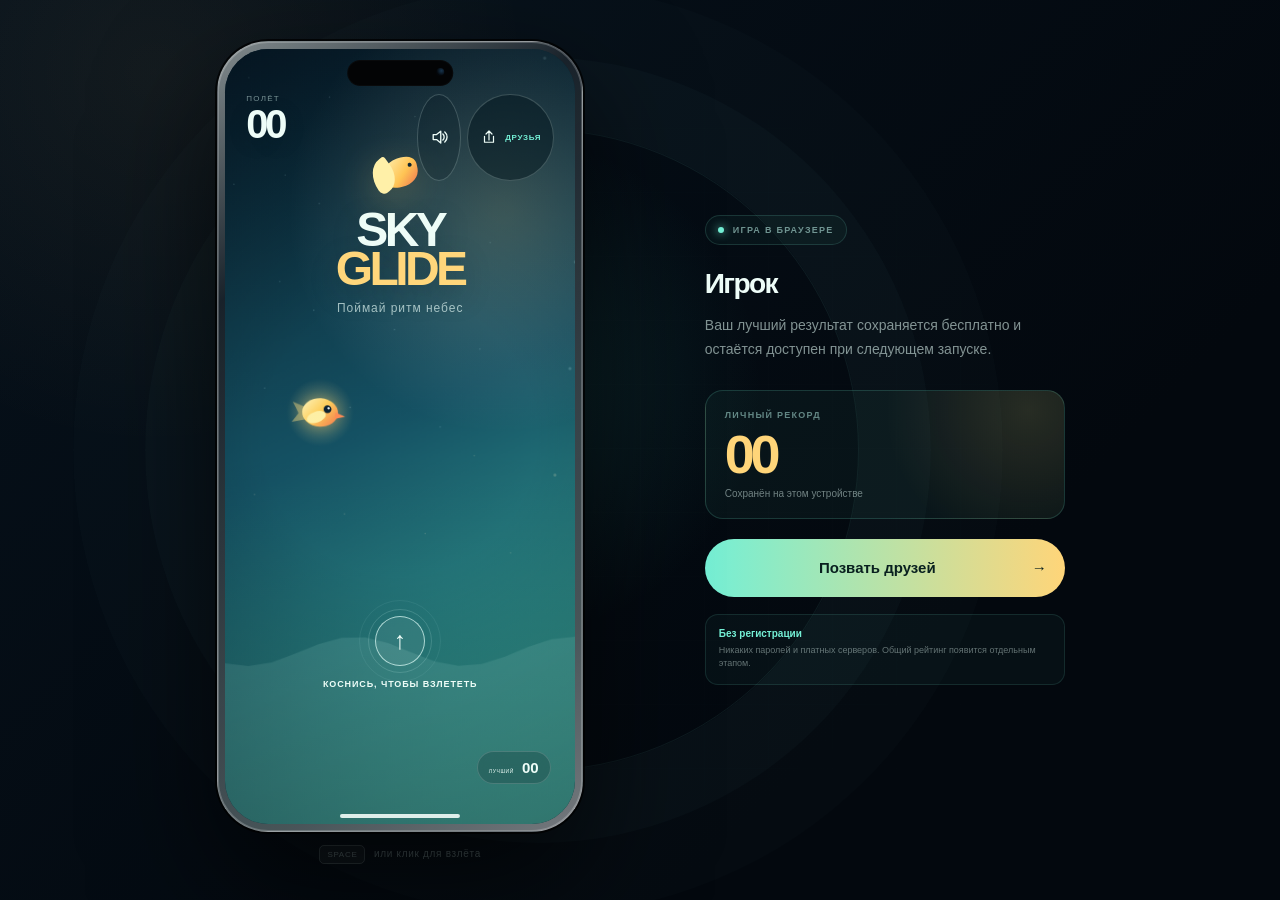
==== game/index.html @ 06b152c0 "Launch standalone Telegram-ready Skyglide" ====
<!DOCTYPE html><html lang="ru"><head><meta http-equiv="Content-Security-Policy" content="default-src 'self'; connect-src 'self' https://telegram.org; img-src 'self' data:; font-src 'self' data:; style-src 'self' 'unsafe-inline'; script-src 'self' 'unsafe-inline' https://telegram.org; object-src 'none'; base-uri 'none'; form-action 'self'; upgrade-insecure-requests"><script src="https://telegram.org/js/telegram-web-app.js?63" data-nscript="beforeInteractive"></script><meta charSet="utf-8"/><meta name="viewport" content="width=device-width, initial-scale=1, maximum-scale=1, user-scalable=no"/><link rel="stylesheet" href="/game/_next/static/css/layout.CDAXNclh.css" data-rsc-css-href="/game/_next/static/css/layout.CDAXNclh.css" data-precedence="vite-rsc/importer-resources"/><link rel="modulepreload" fetchPriority="low" href="/game/_next/static/chunks/index-zShCj0VS.js"/><script src="/game/_next/static/chunks/rolldown-runtime-QTnfLwEv.js" type="module" async=""></script><script src="/game/_next/static/chunks/record-BGze3w87.js" type="module" async=""></script><script src="/game/_next/static/chunks/headers-DzAgkowZ.js" type="module" async=""></script><script src="/game/_next/static/chunks/protocol-headers-DZDIybWO.js" type="module" async=""></script><script src="/game/_next/static/chunks/app-elements-DPq2UDnf.js" type="module" async=""></script><script src="/game/_next/static/chunks/hash-B9TVtkv9.js" type="module" async=""></script><script src="/game/_next/static/chunks/framework-T6Pmxeu2.js" type="module" async=""></script><script src="/game/_next/static/chunks/navigation-errors-DIJh66Oi.js" type="module" async=""></script><script src="/game/_next/static/chunks/app-rsc-cache-busting-CsF14HV2.js" type="module" async=""></script><script src="/game/_next/static/chunks/app-rsc-render-mode-BuCGntbi.js" type="module" async=""></script><script src="/game/_next/static/chunks/deployment-id-omnKpZ2w.js" type="module" async=""></script><link rel="modulepreload" href="/game/_next/static/chunks/layout-segment-context-QXrBGyrO.js" crossorigin=""/><link rel="modulepreload" href="/game/_next/static/chunks/script-6NuqRdln.js" crossorigin=""/><link rel="preload" href="https://telegram.org/js/telegram-web-app.js?63" as="script"/><link rel="modulepreload" href="/game/_next/static/chunks/skyglide-game-CoWnxgLO.js" crossorigin=""/><title>Skyglide — современная one-tap аркада</title><meta name="description" content="Современная аркада на один палец: летите, ставьте личные рекорды и делитесь ими с друзьями."/><meta name="application-name" content="Skyglide"/><meta property="og:title" content="Skyglide — поймай ритм небес"/><meta property="og:description" content="Бесплатная one-tap аркада для браузера и Telegram."/><meta property="og:type" content="website"/><meta property="og:image" content="https://mitrofanbelov.github.io/game/og.png"/><meta property="og:image:width" content="1200"/><meta property="og:image:height" content="630"/><meta property="og:image:alt" content="Skyglide — поймай ритм небес"/><meta name="twitter:card" content="summary_large_image"/><meta name="twitter:title" content="Skyglide — поймай ритм небес"/><meta name="twitter:description" content="Бесплатная one-tap аркада для браузера и Telegram."/><meta name="twitter:image" content="https://mitrofanbelov.github.io/game/og.png"/><link rel="icon" href="/game/icon.svg?ab734bc0ad469c29" sizes="any" type="image/svg+xml"/><meta name="mobile-web-app-capable" content="yes"/><meta name="apple-mobile-web-app-title" content="Skyglide"/><meta name="apple-mobile-web-app-status-bar-style" content="black-translucent"/><meta name="theme-color" content="#071321"/><script>Object.assign(((self[Symbol.for("vinext.navigationRuntime")]??={bootstrap:{routeManifest:null},functions:{}}).bootstrap.rsc??={rsc:[]}),{params:{},nav:{"pathname":"/","searchParams":[]}})</script><link rel="modulepreload" href="/game/_next/static/chunks/index-zShCj0VS.js" />
</head><body><main class="experience"><section class="phone-stage" aria-label="Игровая демо-версия Skyglide"><div class="phone-shell"><div class="dynamic-island" aria-hidden="true"></div><div class="game-surface" role="application" aria-label="Нажмите, чтобы взлететь. Пробел также управляет героем."><canvas class="game-canvas"></canvas><div class="game-hud"><div class="score-lockup"><span>ПОЛЁТ</span><strong>00</strong></div><div class="hud-actions"><button class="icon-button" aria-label="Выключить звук"><svg viewBox="0 0 24 24" aria-hidden="true"><path d="M5 9v6h4l5 4V5L9 9H5Zm11.5-.6a5 5 0 0 1 0 7.2M18.8 6a8 8 0 0 1 0 12"></path></svg></button><button class="icon-button account-button" aria-label="Поделиться игрой"><svg viewBox="0 0 24 24" aria-hidden="true"><path d="M12 16V4m0 0L8 8m4-4 4 4M6 11v8h12v-8"></path></svg><span class="account-button__label">ДРУЗЬЯ</span></button></div></div><div class="start-overlay"><div class="brand-mark" aria-hidden="true"><span class="brand-wing"></span><span class="brand-core"></span></div><div class="game-title"><span>SKY</span><span>GLIDE</span></div><p>Поймай ритм небес</p><div class="tap-prompt"><span class="tap-rings"><i></i><i></i></span><b>КОСНИСЬ, ЧТОБЫ ВЗЛЕТЕТЬ</b></div><div class="best-pill"><span>ЛУЧШИЙ</span><strong>00</strong></div></div></div><div class="home-indicator" aria-hidden="true"></div></div><p class="desktop-hint"><kbd>SPACE</kbd> или клик для взлёта</p></section><aside class="story-panel story-panel--right community-panel" aria-label="Личный прогресс"><div class="status-pill"><i></i> <!-- -->ИГРА В БРАУЗЕРЕ</div><h2>Игрок</h2><p>Ваш лучший результат сохраняется бесплатно и остаётся доступен при следующем запуске.</p><div class="personal-best-card"><span>ЛИЧНЫЙ РЕКОРД</span><strong>00</strong><small>Сохранён на этом устройстве</small></div><button class="community-action">Позвать друзей <span>→</span></button><div class="security-note"><b>Без регистрации</b><span>Никаких паролей и платных серверов. Общий рейтинг появится отдельным этапом.</span></div></aside></main><script type="module" src="/game/_next/static/chunks/index-zShCj0VS.js" id="_R_" async=""></script><script>((self[Symbol.for("vinext.navigationRuntime")]??={bootstrap:{routeManifest:null},functions:{}}).bootstrap.rsc??={rsc:[]}).rsc.push("2:I[\"60f387d9e0f4\",[],\"default\",1]\n")</script><script>((self[Symbol.for("vinext.navigationRuntime")]??={bootstrap:{routeManifest:null},functions:{}}).bootstrap.rsc??={rsc:[]}).rsc.push("3:I[\"8c0f216c4604\",[],\"Children\",1]\n")</script><script>((self[Symbol.for("vinext.navigationRuntime")]??={bootstrap:{routeManifest:null},functions:{}}).bootstrap.rsc??={rsc:[]}).rsc.push("4:I[\"593f344dc510\",[],\"GlobalErrorBoundary\",1]\n")</script><script>((self[Symbol.for("vinext.navigationRuntime")]??={bootstrap:{routeManifest:null},functions:{}}).bootstrap.rsc??={rsc:[]}).rsc.push("5:I[\"0b874ad30386\",[],\"default\",1]\n")</script><script>((self[Symbol.for("vinext.navigationRuntime")]??={bootstrap:{routeManifest:null},functions:{}}).bootstrap.rsc??={rsc:[]}).rsc.push("6:I[\"593f344dc510\",[],\"ErrorBoundary\",1]\n")</script><script>((self[Symbol.for("vinext.navigationRuntime")]??={bootstrap:{routeManifest:null},functions:{}}).bootstrap.rsc??={rsc:[]}).rsc.push("7:I[\"15c18cfaeeff\",[],\"LayoutSegmentProvider\",1]\n")</script><script>((self[Symbol.for("vinext.navigationRuntime")]??={bootstrap:{routeManifest:null},functions:{}}).bootstrap.rsc??={rsc:[]}).rsc.push("8:I[\"8c0f216c4604\",[],\"Slot\",1]\n")</script><script>((self[Symbol.for("vinext.navigationRuntime")]??={bootstrap:{routeManifest:null},functions:{}}).bootstrap.rsc??={rsc:[]}).rsc.push("9:I[\"9276801271d6\",[],\"AppRouterScrollTarget\",1]\n")</script><script>((self[Symbol.for("vinext.navigationRuntime")]??={bootstrap:{routeManifest:null},functions:{}}).bootstrap.rsc??={rsc:[]}).rsc.push("a:I[\"593f344dc510\",[],\"RedirectBoundary\",1]\n")</script><script>((self[Symbol.for("vinext.navigationRuntime")]??={bootstrap:{routeManifest:null},functions:{}}).bootstrap.rsc??={rsc:[]}).rsc.push(":HL[\"/game/_next/static/css/layout.CDAXNclh.css\",\"style\"     ]\n")</script><script>((self[Symbol.for("vinext.navigationRuntime")]??={bootstrap:{routeManifest:null},functions:{}}).bootstrap.rsc??={rsc:[]}).rsc.push("0:{\"__route\":\"route:/\",\"__interceptionContext\":null,\"__layoutIds\":[\"layout:/\"],\"__rootLayout\":\"/\",\"__sourcePage\":\"/page\",\"page:/\":\"$L1\",\"layout:/\":[[[[\"$\",\"link\",\"css:/game/_next/static/css/layout.CDAXNclh.css\",{\"rel\":\"stylesheet\",\"precedence\":\"vite-rsc/importer-resources\",\"href\":\"/game/_next/static/css/layout.CDAXNclh.css\",\"data-rsc-css-href\":\"/game/_next/static/css/layout.CDAXNclh.css\"}],\"$undefined\"],[\"$\",\"html\",null,{\"lang\":\"ru\",\"children\":[[\"$\",\"head\",null,{\"children\":[\"$\",\"$L2\",null,{\"src\":\"https://telegram.org/js/telegram-web-app.js?63\",\"strategy\":\"beforeInteractive\"}]}],[\"$\",\"body\",null,{\"children\":[\"$\",\"$L3\",null,{}]}]]}]],null],\"route:/\":[[[\"$\",\"meta\",null,{\"charSet\":\"utf-8\"}],[[\"$\",\"title\",\"0\",{\"children\":\"Skyglide — современная one-tap аркада\"}],[\"$\",\"meta\",\"1\",{\"name\":\"description\",\"content\":\"Современная аркада на один палец: летите, ставьте личные рекорды и делитесь ими с друзьями.\"}],[\"$\",\"meta\",\"2\",{\"name\":\"application-name\",\"content\":\"Skyglide\"}],[\"$\",\"meta\",\"3\",{\"property\":\"og:title\",\"content\":\"Skyglide — поймай ритм небес\"}],[\"$\",\"meta\",\"4\",{\"property\":\"og:description\",\"content\":\"Бесплатная one-tap аркада для браузера и Telegram.\"}],[\"$\",\"meta\",\"5\",{\"property\":\"og:type\",\"content\":\"website\"}],[\"$\",\"meta\",\"6\",{\"property\":\"og:image\",\"content\":\"https://mitrofanbelov.github.io/game/og.png\"}],[\"$\",\"meta\",\"7\",{\"property\":\"og:image:width\",\"content\":\"1200\"}],[\"$\",\"meta\",\"8\",{\"property\":\"og:image:height\",\"content\":\"630\"}],[\"$\",\"meta\",\"9\",{\"property\":\"og:image:alt\",\"content\":\"Skyglide — поймай ритм небес\"}],[\"$\",\"meta\",\"10\",{\"name\":\"twitter:card\",\"content\":\"summary_large_image\"}],[\"$\",\"meta\",\"11\",{\"name\":\"twitter:title\",\"content\":\"Skyglide — поймай ритм небес\"}],[\"$\",\"meta\",\"12\",{\"name\":\"twitter:description\",\"content\":\"Бесплатная one-tap аркада для браузера и Telegram.\"}],[\"$\",\"meta\",\"13\",{\"name\":\"twitter:image\",\"content\":\"https://mitrofanbelov.github.io/game/og.png\"}],[\"$\",\"link\",\"14\",{\"rel\":\"icon\",\"href\":\"/game/icon.svg?ab734bc0ad469c29\",\"sizes\":\"any\",\"type\":\"image/svg+xml\"}],[\"$\",\"meta\",\"15\",{\"name\":\"mobile-web-app-capable\",\"content\":\"yes\"}],[\"$\",\"meta\",\"16\",{\"name\":\"apple-mobile-web-app-title\",\"content\":\"Skyglide\"}],[\"$\",\"meta\",\"17\",{\"name\":\"apple-mobile-web-app-status-bar-style\",\"content\":\"black-translucent\"}]],[[\"$\",\"meta\",\"0\",{\"name\":\"viewport\",\"content\":\"width=device-width, initial-scale=1, maximum-scale=1, user-scalable=no\"}],[\"$\",\"meta\",\"1\",{\"name\":\"theme-color\",\"content\":\"#071321\"}]]],[\"$\",\"$L4\",null,{\"fallback\":\"$5\",\"children\":[\"$\",\"$L6\",null,{\"fallback\":\"$5\",\"children\":[\"$\",\"$L7\",null,{\"providerId\":\"layout:/\",\"segmentMap\":{\"children\":[]},\"children\":[\"$\",\"$L8\",null,{\"id\":\"layout:/\",\"parallelSlots\":\"$undefined\",\"children\":[\"$\",\"$L9\",null,{\"children\":[\"$\",\"$La\",null,{\"children\":[[\"$\",\"$L7\",null,{\"providerId\":\"page:/\",\"segmentMap\":{\"children\":[\"__PAGE__\"]},\"children\":[\"$\",\"$L8\",null,{\"id\":\"page:/\"}]}],null]}]}]}]}]}]}],null,null],\"__layoutFlags\":{\"layout:/\":\"s\"},\"__artifactCompatibility\":{\"schemaVersion\":1,\"graphVersion\":\"app-route-graph:1177fd80f83fa7b0\",\"deploymentVersion\":\"5431d6b5-763b-4475-a781-2655200a308c\",\"appElementsSchemaVersion\":1,\"rscPayloadSchemaVersion\":1,\"rootBoundaryId\":\"/\",\"renderEpoch\":null},\"__renderObservation\":{\"schemaVersion\":1,\"output\":{\"kind\":\"app-rsc\",\"mountedSlotsFingerprint\":null,\"renderEpoch\":null,\"rootBoundaryId\":\"/\",\"routeId\":\"route:/\"},\"completeness\":\"partial\",\"boundaryOutcome\":{\"kind\":\"unknown\"},\"requestApis\":[{\"kind\":\"connection\",\"status\":\"unknown\"},{\"kind\":\"cookies\",\"status\":\"unknown\"},{\"kind\":\"draftMode\",\"status\":\"unknown\"},{\"kind\":\"headers\",\"status\":\"unknown\"},{\"kind\":\"params\",\"status\":\"unknown\"},{\"kind\":\"searchParams\",\"status\":\"unknown\"}],\"dynamicFetches\":[],\"cacheTags\":[\"/\",\"_N_T_/\",\"_N_T_/index\",\"_N_T_/layout\",\"_N_T_/page\"],\"pathTags\":[\"/\"],\"cacheability\":\"unknown\",\"downgrade\":{\"target\":\"freshRender\",\"reasons\":[{\"code\":\"CP_DOWNGRADE_CACHEABILITY_UNKNOWN\",\"target\":\"freshRender\"},{\"code\":\"CP_DOWNGRADE_INCOMPLETE_OBSERVATION\",\"completeness\":\"partial\",\"target\":\"freshRender\"},{\"code\":\"CP_DOWNGRADE_UNKNOWN_REQUEST_API\",\"requestApi\":\"connection\",\"target\":\"freshRender\"},{\"code\":\"CP_DOWNGRADE_UNKNOWN_REQUEST_API\",\"requestApi\":\"cookies\",\"target\":\"freshRender\"},{\"code\":\"CP_DOWNGRADE_UNKNOWN_REQUEST_API\",\"requestApi\":\"draftMode\",\"target\":\"freshRender\"},{\"code\":\"CP_DOWNGRADE_UNKNOWN_REQUEST_API\",\"requestApi\":\"headers\",\"target\":\"freshRender\"},{\"code\":\"CP_DOWNGRADE_UNKNOWN_REQUEST_API\",\"requestApi\":\"params\",\"target\":\"freshRender\"},{\"code\":\"CP_DOWNGRADE_UNKNOWN_REQUEST_API\",\"requestApi\":\"searchParams\",\"target\":\"freshRender\"}],\"fallback\":{\"kind\":\"breakerFallback\",\"code\":\"CP_PRIVATE_DYNAMIC_DOWNGRADE\",\"mode\":\"renderFresh\",\"scope\":\"affectedOutput\",\"fields\":{\"reasonCodes\":[\"CP_DOWNGRADE_CACHEABILITY_UNKNOWN\",\"CP_DOWNGRADE_INCOMPLETE_OBSERVATION\",\"CP_DOWNGRADE_UNKNOWN_REQUEST_API\",\"CP_DOWNGRADE_UNKNOWN_REQUEST_API\",\"CP_DOWNGRADE_UNKNOWN_REQUEST_API\",\"CP_DOWNGRADE_UNKNOWN_REQUEST_API\",\"CP_DOWNGRADE_UNKNOWN_REQUEST_API\",\"CP_DOWNGRADE_UNKNOWN_REQUEST_API\"],\"target\":\"freshRender\"}},\"isPublicCacheCandidate\":false}}}\n")</script><script>((self[Symbol.for("vinext.navigationRuntime")]??={bootstrap:{routeManifest:null},functions:{}}).bootstrap.rsc??={rsc:[]}).rsc.push("b:I[\"786067622be1\",[],\"default\",1]\n")</script><script>((self[Symbol.for("vinext.navigationRuntime")]??={bootstrap:{routeManifest:null},functions:{}}).bootstrap.rsc??={rsc:[]}).rsc.push("1:[\"$\",\"$Lb\",null,{}]\n")</script><script>Object.assign(((self[Symbol.for("vinext.navigationRuntime")]??={bootstrap:{routeManifest:null},functions:{}}).bootstrap.rsc??={rsc:[]}),{"initialCacheKind":"static"});((self[Symbol.for("vinext.navigationRuntime")]??={bootstrap:{routeManifest:null},functions:{}}).bootstrap.rsc??={rsc:[]}).done=true</script></body></html>
---- game/_next/static/css/layout.CDAXNclh.css ----
:root{--ink:#eefdf8;--muted:#dcf4f094;--mint:#74efd5;--amber:#ffd579;--deep:#050d15}*{box-sizing:border-box}html,body{background:var(--deep);width:100%;min-height:100%;color:var(--ink);-webkit-font-smoothing:antialiased;overscroll-behavior:none;margin:0;font-family:Avenir Next,SF Pro Text,-apple-system,BlinkMacSystemFont,Segoe UI,sans-serif}button{font:inherit}.experience{min-height:var(--tg-viewport-stable-height,100svh);isolation:isolate;background:radial-gradient(circle at 40% 43%,#2ea29529,#0000 27%),radial-gradient(circle at 12% 8%,#ffd37d0f,#0000 27%),linear-gradient(135deg,#06111b,#03080e 72%);grid-template-columns:minmax(330px,430px) minmax(320px,390px);justify-content:center;align-items:center;gap:clamp(48px,7vw,112px);padding:38px clamp(28px,5vw,84px);display:grid;position:relative;overflow:hidden}.experience:before{content:"";z-index:-1;opacity:.13;background-image:linear-gradient(#a6e8de14 1px,#0000 1px),linear-gradient(90deg,#a6e8de14 1px,#0000 1px);background-size:64px 64px;position:absolute;inset:0;-webkit-mask-image:radial-gradient(circle,#000,#0000 78%);mask-image:radial-gradient(circle,#000,#0000 78%)}.experience:after{content:"";aspect-ratio:1;z-index:-1;border:1px solid #90ffe912;border-radius:50%;width:min(50vw,720px);position:absolute;top:50%;left:42%;transform:translate(-50%,-50%);box-shadow:0 0 0 72px #90ffe905,0 0 0 144px #90ffe903}.story-panel{max-width:360px}.story-panel--right{justify-self:start}.status-pill{color:#baeee694;letter-spacing:.14em;align-items:center;gap:9px;font-family:SF Pro Rounded,Avenir Next,-apple-system,BlinkMacSystemFont,sans-serif;font-size:9px;font-weight:600;display:flex}.story-panel>p{max-width:330px;color:var(--muted);margin:0;font-size:14px;line-height:1.7}.phone-stage{flex-direction:column;justify-content:center;align-items:center;min-width:0;display:flex}.phone-shell{aspect-ratio:390/844;background:linear-gradient(145deg,#f4fffc80,#52626c21 25%,#def6f045 80%,#ffffff6b),#101820;border:1px solid #ffffff47;border-radius:clamp(38px,4vw,55px);width:min(390px,46.2svh - 49.896px);padding:7px;position:relative;box-shadow:0 52px 120px #000000ad,0 0 0 2px #000000c2,inset 0 0 0 1px #fff3}.game-surface{cursor:pointer;touch-action:manipulation;-webkit-user-select:none;user-select:none;background:#0b2632;border-radius:calc(clamp(38px,4vw,55px) - 8px);width:100%;height:100%;position:relative;overflow:hidden}.game-canvas{width:100%;height:100%;display:block}.dynamic-island{z-index:20;background:#030405;border-radius:999px;width:29%;height:26px;position:absolute;top:18px;left:50%;transform:translate(-50%);box-shadow:inset 0 0 0 1px #ffffff06}.dynamic-island:after{content:"";background:radial-gradient(circle at 65% 35%,#17344d,#03060a 64%);border-radius:50%;width:8px;height:8px;position:absolute;top:8px;right:9px}.home-indicator{z-index:20;background:#f7fffce0;border-radius:99px;width:33%;height:4px;position:absolute;bottom:13px;left:50%;transform:translate(-50%)}.game-hud{z-index:5;pointer-events:none;justify-content:space-between;align-items:flex-start;display:flex;position:absolute;top:5.8%;left:6%;right:6%}.score-lockup{flex-direction:column;display:flex}.score-lockup span{color:#e0fff985;letter-spacing:.16em;font-family:Unbounded,sans-serif;font-size:clamp(5px,1.2vh,8px)}.score-lockup strong{letter-spacing:-.08em;text-shadow:0 4px 18px #031d234d;font-family:Unbounded,sans-serif;font-size:clamp(23px,5.2vh,40px);line-height:1.05}.hud-actions{pointer-events:auto;gap:6px;display:flex}.icon-button{aspect-ratio:1;width:clamp(38px,5.2vh,44px);color:var(--ink);-webkit-backdrop-filter:blur(12px);cursor:pointer;background:#06161f3b;border:1px solid #e6fff933;border-radius:50%;place-items:center;padding:0;display:grid}.icon-button svg{fill:none;stroke:currentColor;stroke-width:1.6px;stroke-linecap:round;stroke-linejoin:round;width:48%}.account-button{background:#04181f85;border-radius:999px;grid-auto-flow:column;gap:7px;width:auto;min-width:82px;padding:0 12px}.account-button svg{width:18px}.account-button__label{color:var(--mint);letter-spacing:.08em;font-family:Unbounded,sans-serif;font-size:clamp(6px,1.05vh,8px);font-weight:700}.start-overlay{z-index:4;text-align:center;pointer-events:none;background:linear-gradient(#030e1814,#0000 52%,#030e182e);flex-direction:column;align-items:center;padding-top:18%;display:flex;position:absolute;inset:0}.arming-overlay{z-index:11;-webkit-backdrop-filter:blur(10px);pointer-events:none;background:#030d156b;flex-direction:column;justify-content:center;align-items:center;gap:10px;display:flex;position:absolute;inset:0}.arming-overlay b{letter-spacing:.13em;font-family:Unbounded,sans-serif;font-size:clamp(7px,1.25vh,10px)}.arming-overlay small{color:#e2f9f47a;font-size:clamp(8px,1.3vh,11px)}.arming-spinner{aspect-ratio:1;border:2px solid #74efd52e;border-top-color:var(--mint);border-radius:50%;width:34px;margin-bottom:5px;animation:.75s linear infinite arm-run}@keyframes arm-run{to{transform:rotate(360deg)}}.brand-mark{filter:drop-shadow(0 10px 18px #ffce643d);width:clamp(38px,7.2vh,58px);height:clamp(38px,7.2vh,58px);margin-top:9%;position:relative}.brand-core{background:linear-gradient(135deg,#fff4b8,#ffc454 58%,#ed7150);border-radius:65% 35% 56% 44%;position:absolute;inset:25% 19%;transform:rotate(-12deg)}.brand-wing{z-index:2;background:#fff0a8;border-radius:90% 10% 75% 25%;width:42%;height:55%;position:absolute;top:29%;left:0;transform:rotate(-36deg)}.brand-core:after{content:"";aspect-ratio:1;background:#0d2632;border-radius:50%;width:13%;position:absolute;top:23%;right:13%}.game-title{letter-spacing:-.075em;text-shadow:0 10px 28px #06182147;flex-direction:column;margin-top:2.8%;font-family:Unbounded,sans-serif;font-size:clamp(29px,6.3vh,48px);font-weight:700;line-height:.81;display:flex}.game-title span:last-child{color:#ffd67b}.start-overlay>p{color:#ebfffba8;letter-spacing:.08em;margin:3.6% 0 0;font-size:clamp(8px,1.7vh,12px)}.tap-prompt{letter-spacing:.1em;flex-direction:column;align-items:center;gap:13px;font-family:Unbounded,sans-serif;font-size:clamp(6px,1.22vh,9px);display:flex;position:absolute;bottom:17.5%}.tap-rings{aspect-ratio:1;background:#ffffff12;border:1px solid #e2fffab3;border-radius:50%;width:clamp(38px,6.5vh,50px);animation:1.9s ease-out infinite pulse;display:block;position:relative}.tap-rings:after{content:"↑";place-items:center;font-size:clamp(16px,3vh,25px);display:grid;position:absolute;inset:0}.tap-rings i{border:1px solid #d6fff829;border-radius:50%;position:absolute;inset:-8px}.tap-rings i:last-child{opacity:.45;inset:-17px}@keyframes pulse{50%{transform:scale(1.07);box-shadow:0 0 34px #83f5da26}}.best-pill{-webkit-backdrop-filter:blur(10px);backdrop-filter:blur(10px);background:#05161c33;border:1px solid #ffffff29;border-radius:999px;align-items:baseline;gap:8px;padding:7px 11px;display:flex;position:absolute;bottom:5.2%;right:7%}.best-pill span{letter-spacing:.12em;font-family:Unbounded,sans-serif;font-size:5px}.best-pill strong{font-family:Unbounded,sans-serif;font-size:clamp(10px,2vh,15px)}.pause-overlay,.result-overlay{z-index:12;-webkit-backdrop-filter:blur(14px);cursor:default;background:#030d1575;flex-direction:column;justify-content:center;align-items:center;padding:8%;display:flex;position:absolute;inset:0}.pause-overlay>span,.result-kicker{color:var(--mint);letter-spacing:.17em;font-family:Unbounded,sans-serif;font-size:clamp(6px,1.25vh,9px)}.pause-overlay h2{letter-spacing:-.07em;text-align:center;margin:4% 0 10%;font-family:Unbounded,sans-serif;font-size:clamp(29px,5.5vh,45px);line-height:1.05}.pause-overlay button{color:#09201f;background:var(--mint);cursor:pointer;border:0;border-radius:999px;width:70%;padding:13px 18px;font-size:clamp(10px,1.7vh,13px);font-weight:800}.pause-overlay button i{float:right;font-style:normal}.result-overlay{background:linear-gradient(#020c153d,#030f18e6 48%),#030d1533;justify-content:flex-end;padding-bottom:8%;animation:.36s ease-out reveal-result}@keyframes reveal-result{0%{opacity:0;transform:translateY(12px)}}.result-score{letter-spacing:-.1em;text-shadow:0 16px 40px #00000045;margin:2.2% 0 4%;font-family:Unbounded,sans-serif;font-size:clamp(78px,17vh,132px);font-weight:600;line-height:.95}.result-meta{border-block:1px solid #dafff824;grid-template-columns:repeat(3,1fr);width:100%;margin-bottom:6%;display:grid}.result-meta>div{border-right:1px solid #dafff81f;flex-direction:column;align-items:center;gap:4px;padding:4.5% 2%;display:flex}.result-meta>div:last-child{border:0}.result-meta span{color:#e0fff97a;letter-spacing:.12em;font-family:Unbounded,sans-serif;font-size:clamp(5px,1vh,7px)}.result-meta strong{font-family:Unbounded,sans-serif;font-size:clamp(13px,2.5vh,19px)}.primary-action,.share-action{cursor:pointer;border:0;width:100%}.primary-action{color:#0b201e;background:linear-gradient(90deg,#85f3da,#ffd77d);border-radius:999px;padding:4.5% 6%;font-family:Unbounded,sans-serif;font-size:clamp(9px,1.6vh,12px);font-weight:700}.primary-action span{float:right;font-size:1.2em}.share-action{color:#e7fffab8;background:0 0;padding:4%;font-size:clamp(9px,1.5vh,12px);font-weight:700}.result-overlay>p{color:#e7fffa57;margin:2% 0 0;font-size:clamp(6px,1.1vh,8px)}.save-state{color:#e7fffa8a;min-height:14px;margin-top:5px;font-size:clamp(7px,1.15vh,9px)}.save-state--saved{color:var(--mint)}.save-state--rejected{color:#ff9b89}.share-notice{color:var(--amber);margin-top:4px;font-size:clamp(7px,1.15vh,9px)}.player-overlay{z-index:30;color:var(--ink);cursor:default;overscroll-behavior:contain;touch-action:pan-y;-webkit-user-select:text;user-select:text;background:radial-gradient(circle at 84% 10%,#6fefd124,#0000 28%),linear-gradient(160deg,#05141ffa,#030b14fe);padding:max(66px,10%) 7% max(38px,7%);position:absolute;inset:0;overflow-y:auto}.player-overlay__header{justify-content:space-between;align-items:flex-start;gap:18px;display:flex}.player-overlay__header span,.auth-form label>span,.leaderboard__title,.player-card span{color:#b7f0e685;letter-spacing:.14em;font-family:SF Pro Rounded,Avenir Next,-apple-system,BlinkMacSystemFont,sans-serif;font-size:clamp(7px,1.2vh,9px);font-weight:700}.player-overlay__header h2{letter-spacing:-.055em;margin:8px 0 0;font-family:SF Pro Rounded,Avenir Next,-apple-system,BlinkMacSystemFont,sans-serif;font-size:clamp(22px,4.2vh,33px);line-height:1.06}.player-overlay__intro{color:#dcf4f09e;max-width:270px;margin:12px 0 0;font-size:clamp(11px,1.65vh,13px);line-height:1.55}.close-button{width:38px;height:38px;color:var(--ink);cursor:pointer;background:#ffffff0a;border:1px solid #e6fff929;border-radius:50%;flex:none;padding:0 0 3px;font-size:26px;font-weight:300;line-height:1}.auth-tabs{background:#ffffff0a;border:1px solid #c6f8ef30;border-radius:16px;grid-template-columns:1fr 1fr;gap:4px;margin-top:7%;padding:5px;display:grid}.auth-tabs button{color:#ebfffa80;cursor:pointer;background:0 0;border:0;border-radius:11px;min-height:45px;padding:10px 8px;font-size:clamp(10px,1.55vh,12px);font-weight:700}.auth-tabs button.is-active{color:#09201f;background:var(--mint)}.auth-tabs button:last-child{grid-column:1/-1;min-height:36px}.auth-form{background:linear-gradient(145deg,#74efd513,#ffffff06),#020d1557;border:1px solid #74efd533;border-radius:20px;gap:15px;margin-top:5%;padding:16px;display:grid;box-shadow:inset 0 1px #ffffff0b}.auth-form label{gap:9px;display:grid}.auth-form label>span{color:#e5fff9d1;letter-spacing:.08em;font-size:clamp(10px,1.45vh,12px)}.auth-form input{width:100%;min-height:56px;color:var(--ink);-webkit-user-select:text;user-select:text;background:#eefffb13;border:1.5px solid #cafcf257;border-radius:14px;outline:0;padding:14px 16px;font-size:max(17px,2vh);box-shadow:inset 0 1px #ffffff0d}.auth-form input::placeholder{color:#dcf4f057}.auth-form input:focus{border-color:var(--mint);background:#eefffb1c;box-shadow:0 0 0 4px #74efd51f,0 10px 34px #0e7d701f}.auth-submit,.community-action{color:#09201f;background:linear-gradient(90deg, var(--mint), var(--amber));cursor:pointer;border:0;border-radius:999px;width:100%;min-height:54px;padding:15px 18px;font-size:14px;font-weight:800}.auth-submit:disabled{cursor:wait;opacity:.62}.turnstile-challenge{border-radius:12px;min-height:65px;overflow:hidden}.auth-form .turnstile-status{color:#b7f0e680;margin-top:-8px}.turnstile-unavailable{color:#ffd779b8;text-align:center;background:#ffd77909;border:1px solid #ffd77921;border-radius:12px;margin:0;padding:10px 12px;font-size:10px;line-height:1.4}.auth-form small{color:#e3f9f55c;text-align:center;font-size:9px;line-height:1.45}.auth-form small a{color:var(--mint)}.player-notice{color:var(--amber);text-align:center;margin:12px 0 0;font-size:10px;line-height:1.4}.player-card{background:#74efd50e;border:1px solid #74efd52e;border-radius:16px;justify-content:space-between;align-items:center;gap:18px;margin-top:8%;padding:14px;display:flex}.player-card>div{flex-direction:column;gap:3px;display:flex}.player-card strong{font-family:SF Pro Rounded,Avenir Next,-apple-system,BlinkMacSystemFont,sans-serif;font-size:30px}.player-card button{color:#ebfffa9e;cursor:pointer;background:0 0;border:1px solid #ebfffa24;border-radius:999px;padding:8px 12px;font-size:10px}.player-card__actions{flex-wrap:wrap;justify-content:flex-end;gap:7px;display:flex}.player-card .danger-button{color:#ffaaaabd;border-color:#ff808033}.player-card button:disabled{cursor:wait;opacity:.6}.leaderboard{border-top:1px solid #c3f7ed1f;margin-top:8%}.leaderboard__title{justify-content:space-between;padding:13px 0 8px;display:flex}.leaderboard__title i{color:var(--mint);font-style:normal}.leaderboard ol{margin:0;padding:0;list-style:none}.leaderboard li{border-bottom:1px solid #c3f7ed14;grid-template-columns:27px minmax(0,1fr) auto;align-items:center;gap:9px;padding:8px 0;display:grid}.leaderboard li>span{color:#c6f5ec57;font-size:9px}.leaderboard li b{text-overflow:ellipsis;white-space:nowrap;font-size:11px;overflow:hidden}.leaderboard li strong{color:var(--amber);font-family:SF Pro Rounded,Avenir Next,-apple-system,BlinkMacSystemFont,sans-serif;font-size:14px}.leaderboard__empty{color:#e0f8f36b;margin:10px 0;font-size:11px;line-height:1.5}.community-panel .leaderboard{margin-top:28px}.personal-best-card{background:radial-gradient(circle at 90% 15%,#ffd57921,#0000 42%),#74efd50b;border:1px solid #74efd52b;border-radius:18px;gap:7px;margin-top:28px;padding:19px;display:grid}.personal-best-card span{color:#b7f0e685;letter-spacing:.14em;font-size:9px;font-weight:700}.personal-best-card strong{color:var(--amber);letter-spacing:-.08em;font-family:Unbounded,sans-serif;font-size:54px;line-height:1}.personal-best-card small,.sidebar-notice{color:#e2f9f47a;font-size:10px}.sidebar-notice{text-align:center;color:var(--amber)!important;margin-top:10px!important}.community-action{min-height:58px;margin-top:20px;font-size:15px}.community-action span{float:right}.security-note{background:#74efd509;border:1px solid #74efd51f;border-radius:13px;flex-direction:column;gap:5px;margin-top:17px;padding:13px;display:flex}.security-note b{color:var(--mint);font-size:10px}.security-note span{color:#e2f9f46b;font-size:9px;line-height:1.5}.desktop-hint{color:#d5efeb52;letter-spacing:.07em;margin:16px 0 0;font-size:10px}.desktop-hint kbd{background:#ffffff09;border:1px solid #d5efeb24;border-radius:5px;margin-right:5px;padding:4px 7px;font-family:inherit;font-size:8px}.status-pill{background:#6fefd10a;border:1px solid #82efd626;border-radius:999px;padding:9px 12px;display:inline-flex}.status-pill i{background:var(--mint);width:6px;height:6px;box-shadow:0 0 10px var(--mint);border-radius:50%}.story-panel h2{letter-spacing:-.06em;margin:24px 0 14px;font-family:Unbounded,sans-serif;font-size:clamp(23px,2.2vw,34px);line-height:1.1}.release-list{border-top:1px solid #b2eee41f;margin:38px 0 26px;padding:0;list-style:none}.release-list li{color:#e5fbf761;border-bottom:1px solid #b2eee41f;grid-template-columns:25px 1fr auto;align-items:center;gap:12px;padding:14px 0;display:grid}.release-list li>span{font-family:Unbounded,sans-serif;font-size:8px}.release-list li div{flex-direction:column;gap:2px;display:flex}.release-list li b{font-size:12px}.release-list li em{font-size:9px;font-style:normal}.release-list li>i{color:var(--mint);font-family:Unbounded,sans-serif;font-size:7px;font-style:normal}.release-list li.is-active{color:var(--ink)}.monetization-note{background:#ffd77909;border:1px solid #ffd77929;border-radius:14px;align-items:flex-start;gap:13px;padding:15px;display:flex}.monetization-note svg{fill:none;stroke:var(--amber);stroke-width:1.5px;flex:0 0 19px}.monetization-note div{flex-direction:column;gap:4px;display:flex}.monetization-note b{color:var(--amber);font-family:Unbounded,sans-serif;font-size:8px}.monetization-note span{color:#e7f7f478;font-size:10px;line-height:1.45}@media (max-width:1080px){.experience{grid-template-columns:minmax(320px,410px) minmax(280px,350px);gap:42px;padding-inline:28px}.story-panel>p,.release-list,.monetization-note{font-size:12px}}@media (max-width:820px){.experience{width:100%;height:var(--tg-viewport-stable-height,100svh);background:#071925;min-height:0;padding:0;display:block}.story-panel,.desktop-hint{display:none}.phone-stage,.phone-shell{width:100%;max-width:none;height:100%}.phone-shell{aspect-ratio:auto;box-shadow:none;border:0;border-radius:0;padding:0}.game-surface{border-radius:0}.dynamic-island{top:max(12px, env(safe-area-inset-top));width:31%;height:27px}.home-indicator{bottom:max(8px, env(safe-area-inset-bottom))}.game-hud{top:max(6.5%, calc(env(safe-area-inset-top) + var(--tg-content-safe-area-inset-top,0px) + 45px))}}@media (prefers-reduced-motion:reduce){.tap-rings,.result-overlay{animation:none}}.legal-page{width:min(720px,100% - 40px);margin:0 auto;padding:max(48px,8vh) 0 80px}.legal-page__back{color:var(--mint);font-size:13px;text-decoration:none}.legal-page__eyebrow{color:#baeee694;letter-spacing:.16em;margin-top:64px;font-size:10px;font-weight:700;display:block}.legal-page h1{letter-spacing:-.06em;max-width:620px;margin:16px 0 26px;font-family:SF Pro Rounded,Avenir Next,-apple-system,BlinkMacSystemFont,sans-serif;font-size:clamp(38px,7vw,68px);line-height:.98}.legal-page>p,.legal-page section p{color:var(--muted);font-size:15px;line-height:1.75}.legal-page section{border-top:1px solid #b2eee41f;margin-top:42px;padding-top:22px}.legal-page h2{margin:0 0 8px;font-size:20px}.legal-page .legal-page__note{color:#ffdc90a8;background:#ffd57909;border:1px solid #ffd57924;border-radius:16px;margin-top:48px;padding:18px;font-size:12px}
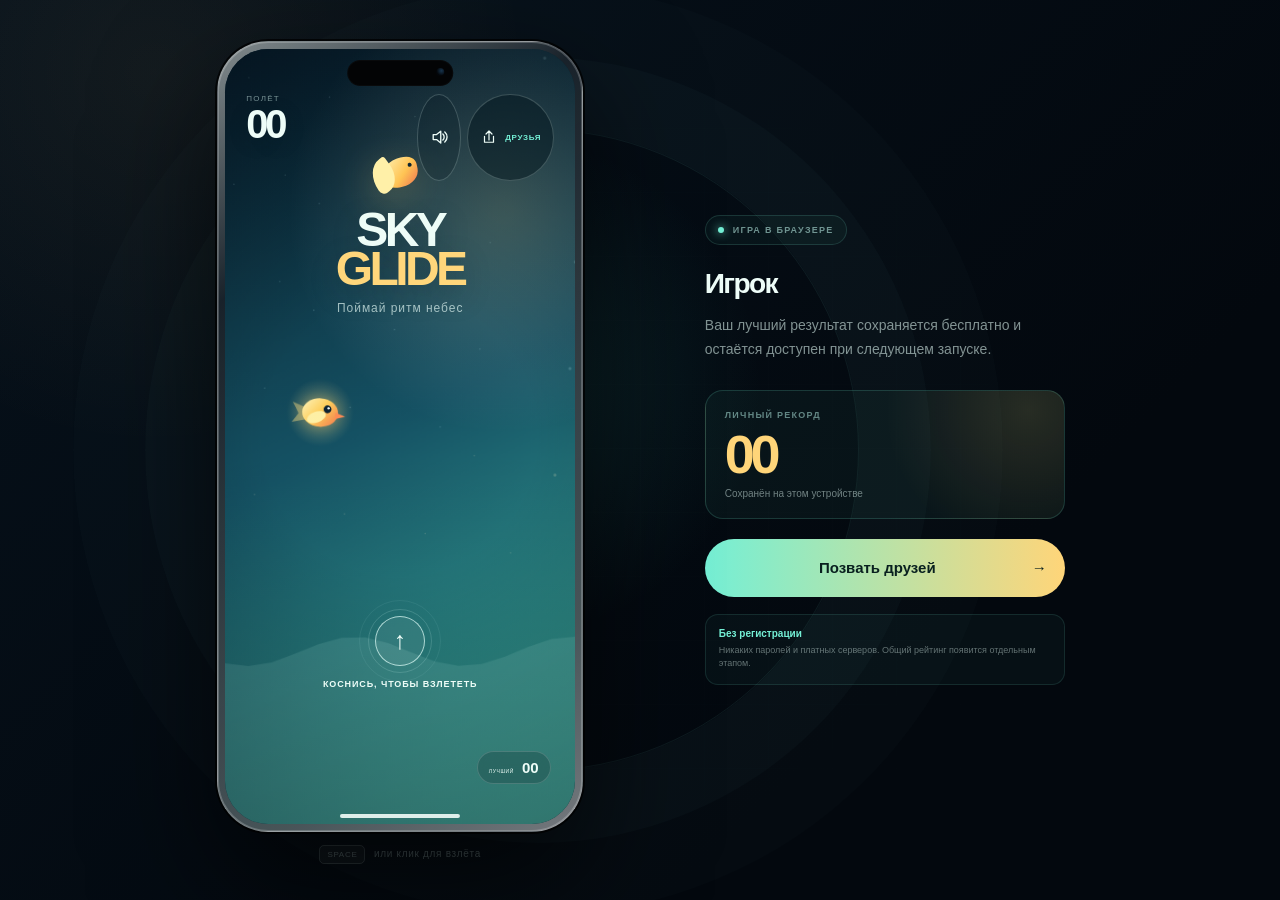
==== commit 4211678e: "Finalize standalone game loop" ====
--- a/game/index.html
+++ b/game/index.html
@@ -1,2 +1,2 @@
-<!DOCTYPE html><html lang="ru"><head><meta http-equiv="Content-Security-Policy" content="default-src 'self'; connect-src 'self' https://telegram.org; img-src 'self' data:; font-src 'self' data:; style-src 'self' 'unsafe-inline'; script-src 'self' 'unsafe-inline' https://telegram.org; object-src 'none'; base-uri 'none'; form-action 'self'; upgrade-insecure-requests"><script src="https://telegram.org/js/telegram-web-app.js?63" data-nscript="beforeInteractive"></script><meta charSet="utf-8"/><meta name="viewport" content="width=device-width, initial-scale=1, maximum-scale=1, user-scalable=no"/><link rel="stylesheet" href="/game/_next/static/css/layout.CDAXNclh.css" data-rsc-css-href="/game/_next/static/css/layout.CDAXNclh.css" data-precedence="vite-rsc/importer-resources"/><link rel="modulepreload" fetchPriority="low" href="/game/_next/static/chunks/index-zShCj0VS.js"/><script src="/game/_next/static/chunks/rolldown-runtime-QTnfLwEv.js" type="module" async=""></script><script src="/game/_next/static/chunks/record-BGze3w87.js" type="module" async=""></script><script src="/game/_next/static/chunks/headers-DzAgkowZ.js" type="module" async=""></script><script src="/game/_next/static/chunks/protocol-headers-DZDIybWO.js" type="module" async=""></script><script src="/game/_next/static/chunks/app-elements-DPq2UDnf.js" type="module" async=""></script><script src="/game/_next/static/chunks/hash-B9TVtkv9.js" type="module" async=""></script><script src="/game/_next/static/chunks/framework-T6Pmxeu2.js" type="module" async=""></script><script src="/game/_next/static/chunks/navigation-errors-DIJh66Oi.js" type="module" async=""></script><script src="/game/_next/static/chunks/app-rsc-cache-busting-CsF14HV2.js" type="module" async=""></script><script src="/game/_next/static/chunks/app-rsc-render-mode-BuCGntbi.js" type="module" async=""></script><script src="/game/_next/static/chunks/deployment-id-omnKpZ2w.js" type="module" async=""></script><link rel="modulepreload" href="/game/_next/static/chunks/layout-segment-context-QXrBGyrO.js" crossorigin=""/><link rel="modulepreload" href="/game/_next/static/chunks/script-6NuqRdln.js" crossorigin=""/><link rel="preload" href="https://telegram.org/js/telegram-web-app.js?63" as="script"/><link rel="modulepreload" href="/game/_next/static/chunks/skyglide-game-CoWnxgLO.js" crossorigin=""/><title>Skyglide — современная one-tap аркада</title><meta name="description" content="Современная аркада на один палец: летите, ставьте личные рекорды и делитесь ими с друзьями."/><meta name="application-name" content="Skyglide"/><meta property="og:title" content="Skyglide — поймай ритм небес"/><meta property="og:description" content="Бесплатная one-tap аркада для браузера и Telegram."/><meta property="og:type" content="website"/><meta property="og:image" content="https://mitrofanbelov.github.io/game/og.png"/><meta property="og:image:width" content="1200"/><meta property="og:image:height" content="630"/><meta property="og:image:alt" content="Skyglide — поймай ритм небес"/><meta name="twitter:card" content="summary_large_image"/><meta name="twitter:title" content="Skyglide — поймай ритм небес"/><meta name="twitter:description" content="Бесплатная one-tap аркада для браузера и Telegram."/><meta name="twitter:image" content="https://mitrofanbelov.github.io/game/og.png"/><link rel="icon" href="/game/icon.svg?ab734bc0ad469c29" sizes="any" type="image/svg+xml"/><meta name="mobile-web-app-capable" content="yes"/><meta name="apple-mobile-web-app-title" content="Skyglide"/><meta name="apple-mobile-web-app-status-bar-style" content="black-translucent"/><meta name="theme-color" content="#071321"/><script>Object.assign(((self[Symbol.for("vinext.navigationRuntime")]??={bootstrap:{routeManifest:null},functions:{}}).bootstrap.rsc??={rsc:[]}),{params:{},nav:{"pathname":"/","searchParams":[]}})</script><link rel="modulepreload" href="/game/_next/static/chunks/index-zShCj0VS.js" />
-</head><body><main class="experience"><section class="phone-stage" aria-label="Игровая демо-версия Skyglide"><div class="phone-shell"><div class="dynamic-island" aria-hidden="true"></div><div class="game-surface" role="application" aria-label="Нажмите, чтобы взлететь. Пробел также управляет героем."><canvas class="game-canvas"></canvas><div class="game-hud"><div class="score-lockup"><span>ПОЛЁТ</span><strong>00</strong></div><div class="hud-actions"><button class="icon-button" aria-label="Выключить звук"><svg viewBox="0 0 24 24" aria-hidden="true"><path d="M5 9v6h4l5 4V5L9 9H5Zm11.5-.6a5 5 0 0 1 0 7.2M18.8 6a8 8 0 0 1 0 12"></path></svg></button><button class="icon-button account-button" aria-label="Поделиться игрой"><svg viewBox="0 0 24 24" aria-hidden="true"><path d="M12 16V4m0 0L8 8m4-4 4 4M6 11v8h12v-8"></path></svg><span class="account-button__label">ДРУЗЬЯ</span></button></div></div><div class="start-overlay"><div class="brand-mark" aria-hidden="true"><span class="brand-wing"></span><span class="brand-core"></span></div><div class="game-title"><span>SKY</span><span>GLIDE</span></div><p>Поймай ритм небес</p><div class="tap-prompt"><span class="tap-rings"><i></i><i></i></span><b>КОСНИСЬ, ЧТОБЫ ВЗЛЕТЕТЬ</b></div><div class="best-pill"><span>ЛУЧШИЙ</span><strong>00</strong></div></div></div><div class="home-indicator" aria-hidden="true"></div></div><p class="desktop-hint"><kbd>SPACE</kbd> или клик для взлёта</p></section><aside class="story-panel story-panel--right community-panel" aria-label="Личный прогресс"><div class="status-pill"><i></i> <!-- -->ИГРА В БРАУЗЕРЕ</div><h2>Игрок</h2><p>Ваш лучший результат сохраняется бесплатно и остаётся доступен при следующем запуске.</p><div class="personal-best-card"><span>ЛИЧНЫЙ РЕКОРД</span><strong>00</strong><small>Сохранён на этом устройстве</small></div><button class="community-action">Позвать друзей <span>→</span></button><div class="security-note"><b>Без регистрации</b><span>Никаких паролей и платных серверов. Общий рейтинг появится отдельным этапом.</span></div></aside></main><script type="module" src="/game/_next/static/chunks/index-zShCj0VS.js" id="_R_" async=""></script><script>((self[Symbol.for("vinext.navigationRuntime")]??={bootstrap:{routeManifest:null},functions:{}}).bootstrap.rsc??={rsc:[]}).rsc.push("2:I[\"60f387d9e0f4\",[],\"default\",1]\n")</script><script>((self[Symbol.for("vinext.navigationRuntime")]??={bootstrap:{routeManifest:null},functions:{}}).bootstrap.rsc??={rsc:[]}).rsc.push("3:I[\"8c0f216c4604\",[],\"Children\",1]\n")</script><script>((self[Symbol.for("vinext.navigationRuntime")]??={bootstrap:{routeManifest:null},functions:{}}).bootstrap.rsc??={rsc:[]}).rsc.push("4:I[\"593f344dc510\",[],\"GlobalErrorBoundary\",1]\n")</script><script>((self[Symbol.for("vinext.navigationRuntime")]??={bootstrap:{routeManifest:null},functions:{}}).bootstrap.rsc??={rsc:[]}).rsc.push("5:I[\"0b874ad30386\",[],\"default\",1]\n")</script><script>((self[Symbol.for("vinext.navigationRuntime")]??={bootstrap:{routeManifest:null},functions:{}}).bootstrap.rsc??={rsc:[]}).rsc.push("6:I[\"593f344dc510\",[],\"ErrorBoundary\",1]\n")</script><script>((self[Symbol.for("vinext.navigationRuntime")]??={bootstrap:{routeManifest:null},functions:{}}).bootstrap.rsc??={rsc:[]}).rsc.push("7:I[\"15c18cfaeeff\",[],\"LayoutSegmentProvider\",1]\n")</script><script>((self[Symbol.for("vinext.navigationRuntime")]??={bootstrap:{routeManifest:null},functions:{}}).bootstrap.rsc??={rsc:[]}).rsc.push("8:I[\"8c0f216c4604\",[],\"Slot\",1]\n")</script><script>((self[Symbol.for("vinext.navigationRuntime")]??={bootstrap:{routeManifest:null},functions:{}}).bootstrap.rsc??={rsc:[]}).rsc.push("9:I[\"9276801271d6\",[],\"AppRouterScrollTarget\",1]\n")</script><script>((self[Symbol.for("vinext.navigationRuntime")]??={bootstrap:{routeManifest:null},functions:{}}).bootstrap.rsc??={rsc:[]}).rsc.push("a:I[\"593f344dc510\",[],\"RedirectBoundary\",1]\n")</script><script>((self[Symbol.for("vinext.navigationRuntime")]??={bootstrap:{routeManifest:null},functions:{}}).bootstrap.rsc??={rsc:[]}).rsc.push(":HL[\"/game/_next/static/css/layout.CDAXNclh.css\",\"style\"     ]\n")</script><script>((self[Symbol.for("vinext.navigationRuntime")]??={bootstrap:{routeManifest:null},functions:{}}).bootstrap.rsc??={rsc:[]}).rsc.push("0:{\"__route\":\"route:/\",\"__interceptionContext\":null,\"__layoutIds\":[\"layout:/\"],\"__rootLayout\":\"/\",\"__sourcePage\":\"/page\",\"page:/\":\"$L1\",\"layout:/\":[[[[\"$\",\"link\",\"css:/game/_next/static/css/layout.CDAXNclh.css\",{\"rel\":\"stylesheet\",\"precedence\":\"vite-rsc/importer-resources\",\"href\":\"/game/_next/static/css/layout.CDAXNclh.css\",\"data-rsc-css-href\":\"/game/_next/static/css/layout.CDAXNclh.css\"}],\"$undefined\"],[\"$\",\"html\",null,{\"lang\":\"ru\",\"children\":[[\"$\",\"head\",null,{\"children\":[\"$\",\"$L2\",null,{\"src\":\"https://telegram.org/js/telegram-web-app.js?63\",\"strategy\":\"beforeInteractive\"}]}],[\"$\",\"body\",null,{\"children\":[\"$\",\"$L3\",null,{}]}]]}]],null],\"route:/\":[[[\"$\",\"meta\",null,{\"charSet\":\"utf-8\"}],[[\"$\",\"title\",\"0\",{\"children\":\"Skyglide — современная one-tap аркада\"}],[\"$\",\"meta\",\"1\",{\"name\":\"description\",\"content\":\"Современная аркада на один палец: летите, ставьте личные рекорды и делитесь ими с друзьями.\"}],[\"$\",\"meta\",\"2\",{\"name\":\"application-name\",\"content\":\"Skyglide\"}],[\"$\",\"meta\",\"3\",{\"property\":\"og:title\",\"content\":\"Skyglide — поймай ритм небес\"}],[\"$\",\"meta\",\"4\",{\"property\":\"og:description\",\"content\":\"Бесплатная one-tap аркада для браузера и Telegram.\"}],[\"$\",\"meta\",\"5\",{\"property\":\"og:type\",\"content\":\"website\"}],[\"$\",\"meta\",\"6\",{\"property\":\"og:image\",\"content\":\"https://mitrofanbelov.github.io/game/og.png\"}],[\"$\",\"meta\",\"7\",{\"property\":\"og:image:width\",\"content\":\"1200\"}],[\"$\",\"meta\",\"8\",{\"property\":\"og:image:height\",\"content\":\"630\"}],[\"$\",\"meta\",\"9\",{\"property\":\"og:image:alt\",\"content\":\"Skyglide — поймай ритм небес\"}],[\"$\",\"meta\",\"10\",{\"name\":\"twitter:card\",\"content\":\"summary_large_image\"}],[\"$\",\"meta\",\"11\",{\"name\":\"twitter:title\",\"content\":\"Skyglide — поймай ритм небес\"}],[\"$\",\"meta\",\"12\",{\"name\":\"twitter:description\",\"content\":\"Бесплатная one-tap аркада для браузера и Telegram.\"}],[\"$\",\"meta\",\"13\",{\"name\":\"twitter:image\",\"content\":\"https://mitrofanbelov.github.io/game/og.png\"}],[\"$\",\"link\",\"14\",{\"rel\":\"icon\",\"href\":\"/game/icon.svg?ab734bc0ad469c29\",\"sizes\":\"any\",\"type\":\"image/svg+xml\"}],[\"$\",\"meta\",\"15\",{\"name\":\"mobile-web-app-capable\",\"content\":\"yes\"}],[\"$\",\"meta\",\"16\",{\"name\":\"apple-mobile-web-app-title\",\"content\":\"Skyglide\"}],[\"$\",\"meta\",\"17\",{\"name\":\"apple-mobile-web-app-status-bar-style\",\"content\":\"black-translucent\"}]],[[\"$\",\"meta\",\"0\",{\"name\":\"viewport\",\"content\":\"width=device-width, initial-scale=1, maximum-scale=1, user-scalable=no\"}],[\"$\",\"meta\",\"1\",{\"name\":\"theme-color\",\"content\":\"#071321\"}]]],[\"$\",\"$L4\",null,{\"fallback\":\"$5\",\"children\":[\"$\",\"$L6\",null,{\"fallback\":\"$5\",\"children\":[\"$\",\"$L7\",null,{\"providerId\":\"layout:/\",\"segmentMap\":{\"children\":[]},\"children\":[\"$\",\"$L8\",null,{\"id\":\"layout:/\",\"parallelSlots\":\"$undefined\",\"children\":[\"$\",\"$L9\",null,{\"children\":[\"$\",\"$La\",null,{\"children\":[[\"$\",\"$L7\",null,{\"providerId\":\"page:/\",\"segmentMap\":{\"children\":[\"__PAGE__\"]},\"children\":[\"$\",\"$L8\",null,{\"id\":\"page:/\"}]}],null]}]}]}]}]}]}],null,null],\"__layoutFlags\":{\"layout:/\":\"s\"},\"__artifactCompatibility\":{\"schemaVersion\":1,\"graphVersion\":\"app-route-graph:1177fd80f83fa7b0\",\"deploymentVersion\":\"5431d6b5-763b-4475-a781-2655200a308c\",\"appElementsSchemaVersion\":1,\"rscPayloadSchemaVersion\":1,\"rootBoundaryId\":\"/\",\"renderEpoch\":null},\"__renderObservation\":{\"schemaVersion\":1,\"output\":{\"kind\":\"app-rsc\",\"mountedSlotsFingerprint\":null,\"renderEpoch\":null,\"rootBoundaryId\":\"/\",\"routeId\":\"route:/\"},\"completeness\":\"partial\",\"boundaryOutcome\":{\"kind\":\"unknown\"},\"requestApis\":[{\"kind\":\"connection\",\"status\":\"unknown\"},{\"kind\":\"cookies\",\"status\":\"unknown\"},{\"kind\":\"draftMode\",\"status\":\"unknown\"},{\"kind\":\"headers\",\"status\":\"unknown\"},{\"kind\":\"params\",\"status\":\"unknown\"},{\"kind\":\"searchParams\",\"status\":\"unknown\"}],\"dynamicFetches\":[],\"cacheTags\":[\"/\",\"_N_T_/\",\"_N_T_/index\",\"_N_T_/layout\",\"_N_T_/page\"],\"pathTags\":[\"/\"],\"cacheability\":\"unknown\",\"downgrade\":{\"target\":\"freshRender\",\"reasons\":[{\"code\":\"CP_DOWNGRADE_CACHEABILITY_UNKNOWN\",\"target\":\"freshRender\"},{\"code\":\"CP_DOWNGRADE_INCOMPLETE_OBSERVATION\",\"completeness\":\"partial\",\"target\":\"freshRender\"},{\"code\":\"CP_DOWNGRADE_UNKNOWN_REQUEST_API\",\"requestApi\":\"connection\",\"target\":\"freshRender\"},{\"code\":\"CP_DOWNGRADE_UNKNOWN_REQUEST_API\",\"requestApi\":\"cookies\",\"target\":\"freshRender\"},{\"code\":\"CP_DOWNGRADE_UNKNOWN_REQUEST_API\",\"requestApi\":\"draftMode\",\"target\":\"freshRender\"},{\"code\":\"CP_DOWNGRADE_UNKNOWN_REQUEST_API\",\"requestApi\":\"headers\",\"target\":\"freshRender\"},{\"code\":\"CP_DOWNGRADE_UNKNOWN_REQUEST_API\",\"requestApi\":\"params\",\"target\":\"freshRender\"},{\"code\":\"CP_DOWNGRADE_UNKNOWN_REQUEST_API\",\"requestApi\":\"searchParams\",\"target\":\"freshRender\"}],\"fallback\":{\"kind\":\"breakerFallback\",\"code\":\"CP_PRIVATE_DYNAMIC_DOWNGRADE\",\"mode\":\"renderFresh\",\"scope\":\"affectedOutput\",\"fields\":{\"reasonCodes\":[\"CP_DOWNGRADE_CACHEABILITY_UNKNOWN\",\"CP_DOWNGRADE_INCOMPLETE_OBSERVATION\",\"CP_DOWNGRADE_UNKNOWN_REQUEST_API\",\"CP_DOWNGRADE_UNKNOWN_REQUEST_API\",\"CP_DOWNGRADE_UNKNOWN_REQUEST_API\",\"CP_DOWNGRADE_UNKNOWN_REQUEST_API\",\"CP_DOWNGRADE_UNKNOWN_REQUEST_API\",\"CP_DOWNGRADE_UNKNOWN_REQUEST_API\"],\"target\":\"freshRender\"}},\"isPublicCacheCandidate\":false}}}\n")</script><script>((self[Symbol.for("vinext.navigationRuntime")]??={bootstrap:{routeManifest:null},functions:{}}).bootstrap.rsc??={rsc:[]}).rsc.push("b:I[\"786067622be1\",[],\"default\",1]\n")</script><script>((self[Symbol.for("vinext.navigationRuntime")]??={bootstrap:{routeManifest:null},functions:{}}).bootstrap.rsc??={rsc:[]}).rsc.push("1:[\"$\",\"$Lb\",null,{}]\n")</script><script>Object.assign(((self[Symbol.for("vinext.navigationRuntime")]??={bootstrap:{routeManifest:null},functions:{}}).bootstrap.rsc??={rsc:[]}),{"initialCacheKind":"static"});((self[Symbol.for("vinext.navigationRuntime")]??={bootstrap:{routeManifest:null},functions:{}}).bootstrap.rsc??={rsc:[]}).done=true</script></body></html>+<!DOCTYPE html><html lang="ru"><head><meta http-equiv="Content-Security-Policy" content="default-src 'self'; connect-src 'self' https://telegram.org; img-src 'self' data:; font-src 'self' data:; style-src 'self' 'unsafe-inline'; script-src 'self' 'unsafe-inline' https://telegram.org; object-src 'none'; base-uri 'none'; form-action 'self'; upgrade-insecure-requests"><script src="https://telegram.org/js/telegram-web-app.js?63" data-nscript="beforeInteractive"></script><meta charSet="utf-8"/><meta name="viewport" content="width=device-width, initial-scale=1, maximum-scale=1, user-scalable=no"/><link rel="stylesheet" href="/game/_next/static/css/layout.CDAXNclh.css" data-rsc-css-href="/game/_next/static/css/layout.CDAXNclh.css" data-precedence="vite-rsc/importer-resources"/><link rel="modulepreload" fetchPriority="low" href="/game/_next/static/chunks/index-CuYxyB4B.js"/><script src="/game/_next/static/chunks/rolldown-runtime-QTnfLwEv.js" type="module" async=""></script><script src="/game/_next/static/chunks/record-BGze3w87.js" type="module" async=""></script><script src="/game/_next/static/chunks/headers-DzAgkowZ.js" type="module" async=""></script><script src="/game/_next/static/chunks/protocol-headers-DZDIybWO.js" type="module" async=""></script><script src="/game/_next/static/chunks/app-elements-DPq2UDnf.js" type="module" async=""></script><script src="/game/_next/static/chunks/hash-B9TVtkv9.js" type="module" async=""></script><script src="/game/_next/static/chunks/framework-T6Pmxeu2.js" type="module" async=""></script><script src="/game/_next/static/chunks/navigation-errors-DIJh66Oi.js" type="module" async=""></script><script src="/game/_next/static/chunks/app-rsc-cache-busting-BGiwiPsg.js" type="module" async=""></script><script src="/game/_next/static/chunks/app-rsc-render-mode-BuCGntbi.js" type="module" async=""></script><script src="/game/_next/static/chunks/deployment-id-omnKpZ2w.js" type="module" async=""></script><link rel="modulepreload" href="/game/_next/static/chunks/layout-segment-context-sgTSIwy7.js" crossorigin=""/><link rel="modulepreload" href="/game/_next/static/chunks/script-C7z_vYu9.js" crossorigin=""/><link rel="preload" href="https://telegram.org/js/telegram-web-app.js?63" as="script"/><link rel="modulepreload" href="/game/_next/static/chunks/skyglide-game-BhehToE0.js" crossorigin=""/><title>Skyglide — современная one-tap аркада</title><meta name="description" content="Современная аркада на один палец: летите, ставьте личные рекорды и делитесь ими с друзьями."/><meta name="application-name" content="Skyglide"/><meta property="og:title" content="Skyglide — поймай ритм небес"/><meta property="og:description" content="Бесплатная one-tap аркада для браузера и Telegram."/><meta property="og:type" content="website"/><meta property="og:image" content="https://mitrofanbelov.github.io/game/og.png"/><meta property="og:image:width" content="1200"/><meta property="og:image:height" content="630"/><meta property="og:image:alt" content="Skyglide — поймай ритм небес"/><meta name="twitter:card" content="summary_large_image"/><meta name="twitter:title" content="Skyglide — поймай ритм небес"/><meta name="twitter:description" content="Бесплатная one-tap аркада для браузера и Telegram."/><meta name="twitter:image" content="https://mitrofanbelov.github.io/game/og.png"/><link rel="icon" href="/game/icon.svg?ab734bc0ad469c29" sizes="any" type="image/svg+xml"/><meta name="mobile-web-app-capable" content="yes"/><meta name="apple-mobile-web-app-title" content="Skyglide"/><meta name="apple-mobile-web-app-status-bar-style" content="black-translucent"/><meta name="theme-color" content="#071321"/><script>Object.assign(((self[Symbol.for("vinext.navigationRuntime")]??={bootstrap:{routeManifest:null},functions:{}}).bootstrap.rsc??={rsc:[]}),{params:{},nav:{"pathname":"/","searchParams":[]}})</script><link rel="modulepreload" href="/game/_next/static/chunks/index-CuYxyB4B.js" />
+</head><body><main class="experience"><section class="phone-stage" aria-label="Игровая демо-версия Skyglide"><div class="phone-shell"><div class="dynamic-island" aria-hidden="true"></div><div class="game-surface" role="application" aria-label="Нажмите, чтобы взлететь. Пробел также управляет героем."><canvas class="game-canvas"></canvas><div class="game-hud"><div class="score-lockup"><span>ПОЛЁТ</span><strong>00</strong></div><div class="hud-actions"><button class="icon-button" aria-label="Выключить звук"><svg viewBox="0 0 24 24" aria-hidden="true"><path d="M5 9v6h4l5 4V5L9 9H5Zm11.5-.6a5 5 0 0 1 0 7.2M18.8 6a8 8 0 0 1 0 12"></path></svg></button><button class="icon-button account-button" aria-label="Поделиться игрой"><svg viewBox="0 0 24 24" aria-hidden="true"><path d="M12 16V4m0 0L8 8m4-4 4 4M6 11v8h12v-8"></path></svg><span class="account-button__label">ДРУЗЬЯ</span></button></div></div><div class="start-overlay"><div class="brand-mark" aria-hidden="true"><span class="brand-wing"></span><span class="brand-core"></span></div><div class="game-title"><span>SKY</span><span>GLIDE</span></div><p>Поймай ритм небес</p><div class="tap-prompt"><span class="tap-rings"><i></i><i></i></span><b>КОСНИСЬ, ЧТОБЫ ВЗЛЕТЕТЬ</b></div><div class="best-pill"><span>ЛУЧШИЙ</span><strong>00</strong></div></div></div><div class="home-indicator" aria-hidden="true"></div></div><p class="desktop-hint"><kbd>SPACE</kbd> или клик для взлёта</p></section><aside class="story-panel story-panel--right community-panel" aria-label="Личный прогресс"><div class="status-pill"><i></i> <!-- -->ИГРА В БРАУЗЕРЕ</div><h2>Игрок</h2><p>Ваш лучший результат сохраняется бесплатно и остаётся доступен при следующем запуске.</p><div class="personal-best-card"><span>ЛИЧНЫЙ РЕКОРД</span><strong>00</strong><small>Сохранён на этом устройстве</small></div><button class="community-action">Позвать друзей <span>→</span></button><div class="security-note"><b>Без регистрации</b><span>Никаких паролей и платных серверов. Общий рейтинг появится отдельным этапом.</span></div></aside></main><script type="module" src="/game/_next/static/chunks/index-CuYxyB4B.js" id="_R_" async=""></script><script>((self[Symbol.for("vinext.navigationRuntime")]??={bootstrap:{routeManifest:null},functions:{}}).bootstrap.rsc??={rsc:[]}).rsc.push("2:I[\"60f387d9e0f4\",[],\"default\",1]\n")</script><script>((self[Symbol.for("vinext.navigationRuntime")]??={bootstrap:{routeManifest:null},functions:{}}).bootstrap.rsc??={rsc:[]}).rsc.push("3:I[\"8c0f216c4604\",[],\"Children\",1]\n")</script><script>((self[Symbol.for("vinext.navigationRuntime")]??={bootstrap:{routeManifest:null},functions:{}}).bootstrap.rsc??={rsc:[]}).rsc.push("4:I[\"593f344dc510\",[],\"GlobalErrorBoundary\",1]\n")</script><script>((self[Symbol.for("vinext.navigationRuntime")]??={bootstrap:{routeManifest:null},functions:{}}).bootstrap.rsc??={rsc:[]}).rsc.push("5:I[\"0b874ad30386\",[],\"default\",1]\n")</script><script>((self[Symbol.for("vinext.navigationRuntime")]??={bootstrap:{routeManifest:null},functions:{}}).bootstrap.rsc??={rsc:[]}).rsc.push("6:I[\"593f344dc510\",[],\"ErrorBoundary\",1]\n")</script><script>((self[Symbol.for("vinext.navigationRuntime")]??={bootstrap:{routeManifest:null},functions:{}}).bootstrap.rsc??={rsc:[]}).rsc.push("7:I[\"15c18cfaeeff\",[],\"LayoutSegmentProvider\",1]\n")</script><script>((self[Symbol.for("vinext.navigationRuntime")]??={bootstrap:{routeManifest:null},functions:{}}).bootstrap.rsc??={rsc:[]}).rsc.push("8:I[\"8c0f216c4604\",[],\"Slot\",1]\n")</script><script>((self[Symbol.for("vinext.navigationRuntime")]??={bootstrap:{routeManifest:null},functions:{}}).bootstrap.rsc??={rsc:[]}).rsc.push("9:I[\"9276801271d6\",[],\"AppRouterScrollTarget\",1]\n")</script><script>((self[Symbol.for("vinext.navigationRuntime")]??={bootstrap:{routeManifest:null},functions:{}}).bootstrap.rsc??={rsc:[]}).rsc.push("a:I[\"593f344dc510\",[],\"RedirectBoundary\",1]\n")</script><script>((self[Symbol.for("vinext.navigationRuntime")]??={bootstrap:{routeManifest:null},functions:{}}).bootstrap.rsc??={rsc:[]}).rsc.push(":HL[\"/game/_next/static/css/layout.CDAXNclh.css\",\"style\"     ]\n")</script><script>((self[Symbol.for("vinext.navigationRuntime")]??={bootstrap:{routeManifest:null},functions:{}}).bootstrap.rsc??={rsc:[]}).rsc.push("0:{\"__route\":\"route:/\",\"__interceptionContext\":null,\"__layoutIds\":[\"layout:/\"],\"__rootLayout\":\"/\",\"__sourcePage\":\"/page\",\"page:/\":\"$L1\",\"layout:/\":[[[[\"$\",\"link\",\"css:/game/_next/static/css/layout.CDAXNclh.css\",{\"rel\":\"stylesheet\",\"precedence\":\"vite-rsc/importer-resources\",\"href\":\"/game/_next/static/css/layout.CDAXNclh.css\",\"data-rsc-css-href\":\"/game/_next/static/css/layout.CDAXNclh.css\"}],\"$undefined\"],[\"$\",\"html\",null,{\"lang\":\"ru\",\"children\":[[\"$\",\"head\",null,{\"children\":[\"$\",\"$L2\",null,{\"src\":\"https://telegram.org/js/telegram-web-app.js?63\",\"strategy\":\"beforeInteractive\"}]}],[\"$\",\"body\",null,{\"children\":[\"$\",\"$L3\",null,{}]}]]}]],null],\"route:/\":[[[\"$\",\"meta\",null,{\"charSet\":\"utf-8\"}],[[\"$\",\"title\",\"0\",{\"children\":\"Skyglide — современная one-tap аркада\"}],[\"$\",\"meta\",\"1\",{\"name\":\"description\",\"content\":\"Современная аркада на один палец: летите, ставьте личные рекорды и делитесь ими с друзьями.\"}],[\"$\",\"meta\",\"2\",{\"name\":\"application-name\",\"content\":\"Skyglide\"}],[\"$\",\"meta\",\"3\",{\"property\":\"og:title\",\"content\":\"Skyglide — поймай ритм небес\"}],[\"$\",\"meta\",\"4\",{\"property\":\"og:description\",\"content\":\"Бесплатная one-tap аркада для браузера и Telegram.\"}],[\"$\",\"meta\",\"5\",{\"property\":\"og:type\",\"content\":\"website\"}],[\"$\",\"meta\",\"6\",{\"property\":\"og:image\",\"content\":\"https://mitrofanbelov.github.io/game/og.png\"}],[\"$\",\"meta\",\"7\",{\"property\":\"og:image:width\",\"content\":\"1200\"}],[\"$\",\"meta\",\"8\",{\"property\":\"og:image:height\",\"content\":\"630\"}],[\"$\",\"meta\",\"9\",{\"property\":\"og:image:alt\",\"content\":\"Skyglide — поймай ритм небес\"}],[\"$\",\"meta\",\"10\",{\"name\":\"twitter:card\",\"content\":\"summary_large_image\"}],[\"$\",\"meta\",\"11\",{\"name\":\"twitter:title\",\"content\":\"Skyglide — поймай ритм небес\"}],[\"$\",\"meta\",\"12\",{\"name\":\"twitter:description\",\"content\":\"Бесплатная one-tap аркада для браузера и Telegram.\"}],[\"$\",\"meta\",\"13\",{\"name\":\"twitter:image\",\"content\":\"https://mitrofanbelov.github.io/game/og.png\"}],[\"$\",\"link\",\"14\",{\"rel\":\"icon\",\"href\":\"/game/icon.svg?ab734bc0ad469c29\",\"sizes\":\"any\",\"type\":\"image/svg+xml\"}],[\"$\",\"meta\",\"15\",{\"name\":\"mobile-web-app-capable\",\"content\":\"yes\"}],[\"$\",\"meta\",\"16\",{\"name\":\"apple-mobile-web-app-title\",\"content\":\"Skyglide\"}],[\"$\",\"meta\",\"17\",{\"name\":\"apple-mobile-web-app-status-bar-style\",\"content\":\"black-translucent\"}]],[[\"$\",\"meta\",\"0\",{\"name\":\"viewport\",\"content\":\"width=device-width, initial-scale=1, maximum-scale=1, user-scalable=no\"}],[\"$\",\"meta\",\"1\",{\"name\":\"theme-color\",\"content\":\"#071321\"}]]],[\"$\",\"$L4\",null,{\"fallback\":\"$5\",\"children\":[\"$\",\"$L6\",null,{\"fallback\":\"$5\",\"children\":[\"$\",\"$L7\",null,{\"providerId\":\"layout:/\",\"segmentMap\":{\"children\":[]},\"children\":[\"$\",\"$L8\",null,{\"id\":\"layout:/\",\"parallelSlots\":\"$undefined\",\"children\":[\"$\",\"$L9\",null,{\"children\":[\"$\",\"$La\",null,{\"children\":[[\"$\",\"$L7\",null,{\"providerId\":\"page:/\",\"segmentMap\":{\"children\":[\"__PAGE__\"]},\"children\":[\"$\",\"$L8\",null,{\"id\":\"page:/\"}]}],null]}]}]}]}]}]}],null,null],\"__layoutFlags\":{\"layout:/\":\"s\"},\"__artifactCompatibility\":{\"schemaVersion\":1,\"graphVersion\":\"app-route-graph:1177fd80f83fa7b0\",\"deploymentVersion\":\"476b943a-e61a-4090-8460-b14e17e82684\",\"appElementsSchemaVersion\":1,\"rscPayloadSchemaVersion\":1,\"rootBoundaryId\":\"/\",\"renderEpoch\":null},\"__renderObservation\":{\"schemaVersion\":1,\"output\":{\"kind\":\"app-rsc\",\"mountedSlotsFingerprint\":null,\"renderEpoch\":null,\"rootBoundaryId\":\"/\",\"routeId\":\"route:/\"},\"completeness\":\"partial\",\"boundaryOutcome\":{\"kind\":\"unknown\"},\"requestApis\":[{\"kind\":\"connection\",\"status\":\"unknown\"},{\"kind\":\"cookies\",\"status\":\"unknown\"},{\"kind\":\"draftMode\",\"status\":\"unknown\"},{\"kind\":\"headers\",\"status\":\"unknown\"},{\"kind\":\"params\",\"status\":\"unknown\"},{\"kind\":\"searchParams\",\"status\":\"unknown\"}],\"dynamicFetches\":[],\"cacheTags\":[\"/\",\"_N_T_/\",\"_N_T_/index\",\"_N_T_/layout\",\"_N_T_/page\"],\"pathTags\":[\"/\"],\"cacheability\":\"unknown\",\"downgrade\":{\"target\":\"freshRender\",\"reasons\":[{\"code\":\"CP_DOWNGRADE_CACHEABILITY_UNKNOWN\",\"target\":\"freshRender\"},{\"code\":\"CP_DOWNGRADE_INCOMPLETE_OBSERVATION\",\"completeness\":\"partial\",\"target\":\"freshRender\"},{\"code\":\"CP_DOWNGRADE_UNKNOWN_REQUEST_API\",\"requestApi\":\"connection\",\"target\":\"freshRender\"},{\"code\":\"CP_DOWNGRADE_UNKNOWN_REQUEST_API\",\"requestApi\":\"cookies\",\"target\":\"freshRender\"},{\"code\":\"CP_DOWNGRADE_UNKNOWN_REQUEST_API\",\"requestApi\":\"draftMode\",\"target\":\"freshRender\"},{\"code\":\"CP_DOWNGRADE_UNKNOWN_REQUEST_API\",\"requestApi\":\"headers\",\"target\":\"freshRender\"},{\"code\":\"CP_DOWNGRADE_UNKNOWN_REQUEST_API\",\"requestApi\":\"params\",\"target\":\"freshRender\"},{\"code\":\"CP_DOWNGRADE_UNKNOWN_REQUEST_API\",\"requestApi\":\"searchParams\",\"target\":\"freshRender\"}],\"fallback\":{\"kind\":\"breakerFallback\",\"code\":\"CP_PRIVATE_DYNAMIC_DOWNGRADE\",\"mode\":\"renderFresh\",\"scope\":\"affectedOutput\",\"fields\":{\"reasonCodes\":[\"CP_DOWNGRADE_CACHEABILITY_UNKNOWN\",\"CP_DOWNGRADE_INCOMPLETE_OBSERVATION\",\"CP_DOWNGRADE_UNKNOWN_REQUEST_API\",\"CP_DOWNGRADE_UNKNOWN_REQUEST_API\",\"CP_DOWNGRADE_UNKNOWN_REQUEST_API\",\"CP_DOWNGRADE_UNKNOWN_REQUEST_API\",\"CP_DOWNGRADE_UNKNOWN_REQUEST_API\",\"CP_DOWNGRADE_UNKNOWN_REQUEST_API\"],\"target\":\"freshRender\"}},\"isPublicCacheCandidate\":false}}}\n")</script><script>((self[Symbol.for("vinext.navigationRuntime")]??={bootstrap:{routeManifest:null},functions:{}}).bootstrap.rsc??={rsc:[]}).rsc.push("b:I[\"786067622be1\",[],\"default\",1]\n")</script><script>((self[Symbol.for("vinext.navigationRuntime")]??={bootstrap:{routeManifest:null},functions:{}}).bootstrap.rsc??={rsc:[]}).rsc.push("1:[\"$\",\"$Lb\",null,{}]\n")</script><script>Object.assign(((self[Symbol.for("vinext.navigationRuntime")]??={bootstrap:{routeManifest:null},functions:{}}).bootstrap.rsc??={rsc:[]}),{"initialCacheKind":"static"});((self[Symbol.for("vinext.navigationRuntime")]??={bootstrap:{routeManifest:null},functions:{}}).bootstrap.rsc??={rsc:[]}).done=true</script></body></html>
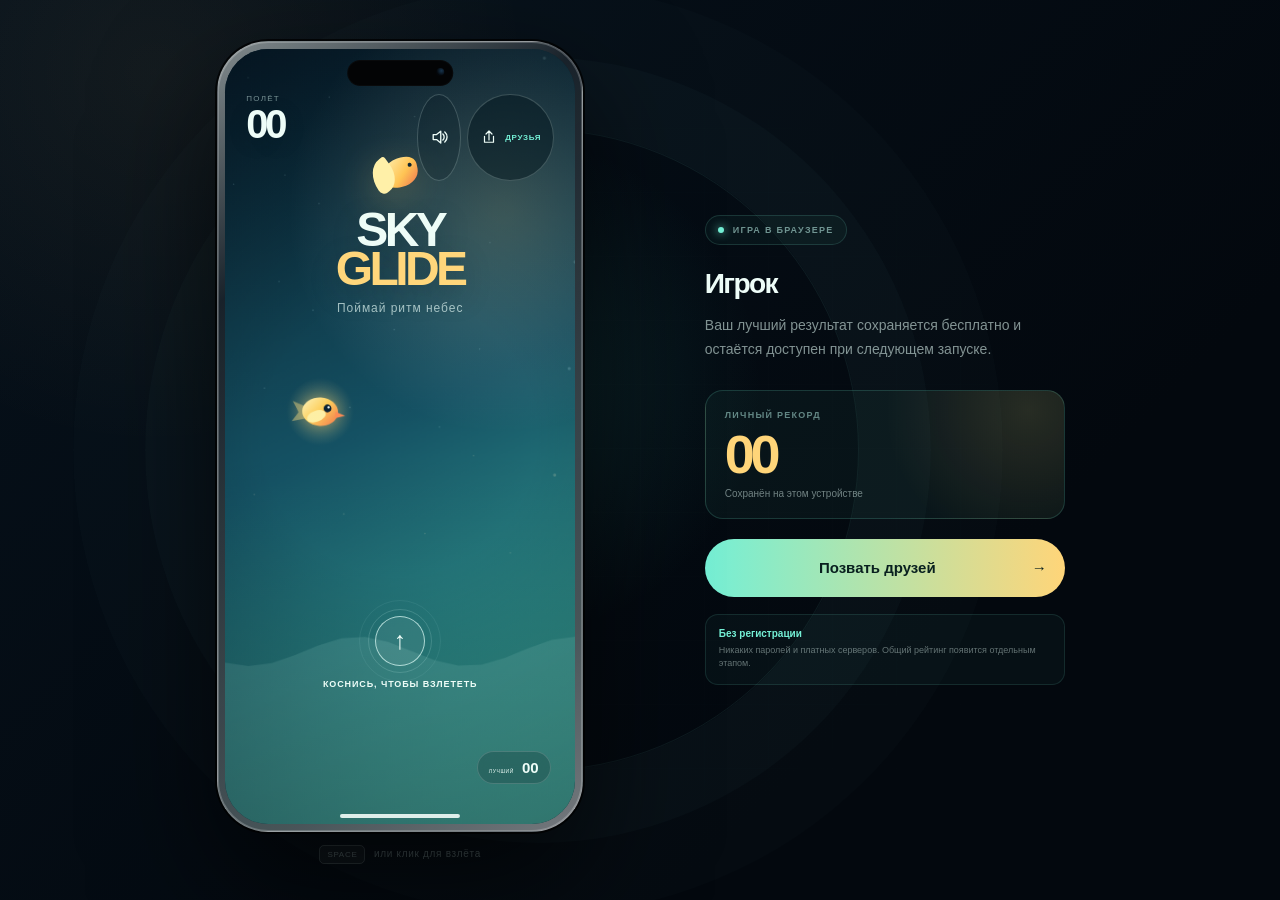
==== commit d0fe9c84: "Link Skyglide sharing to Telegram Mini App" ====
--- a/game/index.html
+++ b/game/index.html
@@ -1,2 +1,2 @@
-<!DOCTYPE html><html lang="ru"><head><meta http-equiv="Content-Security-Policy" content="default-src 'self'; connect-src 'self' https://telegram.org; img-src 'self' data:; font-src 'self' data:; style-src 'self' 'unsafe-inline'; script-src 'self' 'unsafe-inline' https://telegram.org; object-src 'none'; base-uri 'none'; form-action 'self'; upgrade-insecure-requests"><script src="https://telegram.org/js/telegram-web-app.js?63" data-nscript="beforeInteractive"></script><meta charSet="utf-8"/><meta name="viewport" content="width=device-width, initial-scale=1, maximum-scale=1, user-scalable=no"/><link rel="stylesheet" href="/game/_next/static/css/layout.CDAXNclh.css" data-rsc-css-href="/game/_next/static/css/layout.CDAXNclh.css" data-precedence="vite-rsc/importer-resources"/><link rel="modulepreload" fetchPriority="low" href="/game/_next/static/chunks/index-CuYxyB4B.js"/><script src="/game/_next/static/chunks/rolldown-runtime-QTnfLwEv.js" type="module" async=""></script><script src="/game/_next/static/chunks/record-BGze3w87.js" type="module" async=""></script><script src="/game/_next/static/chunks/headers-DzAgkowZ.js" type="module" async=""></script><script src="/game/_next/static/chunks/protocol-headers-DZDIybWO.js" type="module" async=""></script><script src="/game/_next/static/chunks/app-elements-DPq2UDnf.js" type="module" async=""></script><script src="/game/_next/static/chunks/hash-B9TVtkv9.js" type="module" async=""></script><script src="/game/_next/static/chunks/framework-T6Pmxeu2.js" type="module" async=""></script><script src="/game/_next/static/chunks/navigation-errors-DIJh66Oi.js" type="module" async=""></script><script src="/game/_next/static/chunks/app-rsc-cache-busting-BGiwiPsg.js" type="module" async=""></script><script src="/game/_next/static/chunks/app-rsc-render-mode-BuCGntbi.js" type="module" async=""></script><script src="/game/_next/static/chunks/deployment-id-omnKpZ2w.js" type="module" async=""></script><link rel="modulepreload" href="/game/_next/static/chunks/layout-segment-context-sgTSIwy7.js" crossorigin=""/><link rel="modulepreload" href="/game/_next/static/chunks/script-C7z_vYu9.js" crossorigin=""/><link rel="preload" href="https://telegram.org/js/telegram-web-app.js?63" as="script"/><link rel="modulepreload" href="/game/_next/static/chunks/skyglide-game-BhehToE0.js" crossorigin=""/><title>Skyglide — современная one-tap аркада</title><meta name="description" content="Современная аркада на один палец: летите, ставьте личные рекорды и делитесь ими с друзьями."/><meta name="application-name" content="Skyglide"/><meta property="og:title" content="Skyglide — поймай ритм небес"/><meta property="og:description" content="Бесплатная one-tap аркада для браузера и Telegram."/><meta property="og:type" content="website"/><meta property="og:image" content="https://mitrofanbelov.github.io/game/og.png"/><meta property="og:image:width" content="1200"/><meta property="og:image:height" content="630"/><meta property="og:image:alt" content="Skyglide — поймай ритм небес"/><meta name="twitter:card" content="summary_large_image"/><meta name="twitter:title" content="Skyglide — поймай ритм небес"/><meta name="twitter:description" content="Бесплатная one-tap аркада для браузера и Telegram."/><meta name="twitter:image" content="https://mitrofanbelov.github.io/game/og.png"/><link rel="icon" href="/game/icon.svg?ab734bc0ad469c29" sizes="any" type="image/svg+xml"/><meta name="mobile-web-app-capable" content="yes"/><meta name="apple-mobile-web-app-title" content="Skyglide"/><meta name="apple-mobile-web-app-status-bar-style" content="black-translucent"/><meta name="theme-color" content="#071321"/><script>Object.assign(((self[Symbol.for("vinext.navigationRuntime")]??={bootstrap:{routeManifest:null},functions:{}}).bootstrap.rsc??={rsc:[]}),{params:{},nav:{"pathname":"/","searchParams":[]}})</script><link rel="modulepreload" href="/game/_next/static/chunks/index-CuYxyB4B.js" />
-</head><body><main class="experience"><section class="phone-stage" aria-label="Игровая демо-версия Skyglide"><div class="phone-shell"><div class="dynamic-island" aria-hidden="true"></div><div class="game-surface" role="application" aria-label="Нажмите, чтобы взлететь. Пробел также управляет героем."><canvas class="game-canvas"></canvas><div class="game-hud"><div class="score-lockup"><span>ПОЛЁТ</span><strong>00</strong></div><div class="hud-actions"><button class="icon-button" aria-label="Выключить звук"><svg viewBox="0 0 24 24" aria-hidden="true"><path d="M5 9v6h4l5 4V5L9 9H5Zm11.5-.6a5 5 0 0 1 0 7.2M18.8 6a8 8 0 0 1 0 12"></path></svg></button><button class="icon-button account-button" aria-label="Поделиться игрой"><svg viewBox="0 0 24 24" aria-hidden="true"><path d="M12 16V4m0 0L8 8m4-4 4 4M6 11v8h12v-8"></path></svg><span class="account-button__label">ДРУЗЬЯ</span></button></div></div><div class="start-overlay"><div class="brand-mark" aria-hidden="true"><span class="brand-wing"></span><span class="brand-core"></span></div><div class="game-title"><span>SKY</span><span>GLIDE</span></div><p>Поймай ритм небес</p><div class="tap-prompt"><span class="tap-rings"><i></i><i></i></span><b>КОСНИСЬ, ЧТОБЫ ВЗЛЕТЕТЬ</b></div><div class="best-pill"><span>ЛУЧШИЙ</span><strong>00</strong></div></div></div><div class="home-indicator" aria-hidden="true"></div></div><p class="desktop-hint"><kbd>SPACE</kbd> или клик для взлёта</p></section><aside class="story-panel story-panel--right community-panel" aria-label="Личный прогресс"><div class="status-pill"><i></i> <!-- -->ИГРА В БРАУЗЕРЕ</div><h2>Игрок</h2><p>Ваш лучший результат сохраняется бесплатно и остаётся доступен при следующем запуске.</p><div class="personal-best-card"><span>ЛИЧНЫЙ РЕКОРД</span><strong>00</strong><small>Сохранён на этом устройстве</small></div><button class="community-action">Позвать друзей <span>→</span></button><div class="security-note"><b>Без регистрации</b><span>Никаких паролей и платных серверов. Общий рейтинг появится отдельным этапом.</span></div></aside></main><script type="module" src="/game/_next/static/chunks/index-CuYxyB4B.js" id="_R_" async=""></script><script>((self[Symbol.for("vinext.navigationRuntime")]??={bootstrap:{routeManifest:null},functions:{}}).bootstrap.rsc??={rsc:[]}).rsc.push("2:I[\"60f387d9e0f4\",[],\"default\",1]\n")</script><script>((self[Symbol.for("vinext.navigationRuntime")]??={bootstrap:{routeManifest:null},functions:{}}).bootstrap.rsc??={rsc:[]}).rsc.push("3:I[\"8c0f216c4604\",[],\"Children\",1]\n")</script><script>((self[Symbol.for("vinext.navigationRuntime")]??={bootstrap:{routeManifest:null},functions:{}}).bootstrap.rsc??={rsc:[]}).rsc.push("4:I[\"593f344dc510\",[],\"GlobalErrorBoundary\",1]\n")</script><script>((self[Symbol.for("vinext.navigationRuntime")]??={bootstrap:{routeManifest:null},functions:{}}).bootstrap.rsc??={rsc:[]}).rsc.push("5:I[\"0b874ad30386\",[],\"default\",1]\n")</script><script>((self[Symbol.for("vinext.navigationRuntime")]??={bootstrap:{routeManifest:null},functions:{}}).bootstrap.rsc??={rsc:[]}).rsc.push("6:I[\"593f344dc510\",[],\"ErrorBoundary\",1]\n")</script><script>((self[Symbol.for("vinext.navigationRuntime")]??={bootstrap:{routeManifest:null},functions:{}}).bootstrap.rsc??={rsc:[]}).rsc.push("7:I[\"15c18cfaeeff\",[],\"LayoutSegmentProvider\",1]\n")</script><script>((self[Symbol.for("vinext.navigationRuntime")]??={bootstrap:{routeManifest:null},functions:{}}).bootstrap.rsc??={rsc:[]}).rsc.push("8:I[\"8c0f216c4604\",[],\"Slot\",1]\n")</script><script>((self[Symbol.for("vinext.navigationRuntime")]??={bootstrap:{routeManifest:null},functions:{}}).bootstrap.rsc??={rsc:[]}).rsc.push("9:I[\"9276801271d6\",[],\"AppRouterScrollTarget\",1]\n")</script><script>((self[Symbol.for("vinext.navigationRuntime")]??={bootstrap:{routeManifest:null},functions:{}}).bootstrap.rsc??={rsc:[]}).rsc.push("a:I[\"593f344dc510\",[],\"RedirectBoundary\",1]\n")</script><script>((self[Symbol.for("vinext.navigationRuntime")]??={bootstrap:{routeManifest:null},functions:{}}).bootstrap.rsc??={rsc:[]}).rsc.push(":HL[\"/game/_next/static/css/layout.CDAXNclh.css\",\"style\"     ]\n")</script><script>((self[Symbol.for("vinext.navigationRuntime")]??={bootstrap:{routeManifest:null},functions:{}}).bootstrap.rsc??={rsc:[]}).rsc.push("0:{\"__route\":\"route:/\",\"__interceptionContext\":null,\"__layoutIds\":[\"layout:/\"],\"__rootLayout\":\"/\",\"__sourcePage\":\"/page\",\"page:/\":\"$L1\",\"layout:/\":[[[[\"$\",\"link\",\"css:/game/_next/static/css/layout.CDAXNclh.css\",{\"rel\":\"stylesheet\",\"precedence\":\"vite-rsc/importer-resources\",\"href\":\"/game/_next/static/css/layout.CDAXNclh.css\",\"data-rsc-css-href\":\"/game/_next/static/css/layout.CDAXNclh.css\"}],\"$undefined\"],[\"$\",\"html\",null,{\"lang\":\"ru\",\"children\":[[\"$\",\"head\",null,{\"children\":[\"$\",\"$L2\",null,{\"src\":\"https://telegram.org/js/telegram-web-app.js?63\",\"strategy\":\"beforeInteractive\"}]}],[\"$\",\"body\",null,{\"children\":[\"$\",\"$L3\",null,{}]}]]}]],null],\"route:/\":[[[\"$\",\"meta\",null,{\"charSet\":\"utf-8\"}],[[\"$\",\"title\",\"0\",{\"children\":\"Skyglide — современная one-tap аркада\"}],[\"$\",\"meta\",\"1\",{\"name\":\"description\",\"content\":\"Современная аркада на один палец: летите, ставьте личные рекорды и делитесь ими с друзьями.\"}],[\"$\",\"meta\",\"2\",{\"name\":\"application-name\",\"content\":\"Skyglide\"}],[\"$\",\"meta\",\"3\",{\"property\":\"og:title\",\"content\":\"Skyglide — поймай ритм небес\"}],[\"$\",\"meta\",\"4\",{\"property\":\"og:description\",\"content\":\"Бесплатная one-tap аркада для браузера и Telegram.\"}],[\"$\",\"meta\",\"5\",{\"property\":\"og:type\",\"content\":\"website\"}],[\"$\",\"meta\",\"6\",{\"property\":\"og:image\",\"content\":\"https://mitrofanbelov.github.io/game/og.png\"}],[\"$\",\"meta\",\"7\",{\"property\":\"og:image:width\",\"content\":\"1200\"}],[\"$\",\"meta\",\"8\",{\"property\":\"og:image:height\",\"content\":\"630\"}],[\"$\",\"meta\",\"9\",{\"property\":\"og:image:alt\",\"content\":\"Skyglide — поймай ритм небес\"}],[\"$\",\"meta\",\"10\",{\"name\":\"twitter:card\",\"content\":\"summary_large_image\"}],[\"$\",\"meta\",\"11\",{\"name\":\"twitter:title\",\"content\":\"Skyglide — поймай ритм небес\"}],[\"$\",\"meta\",\"12\",{\"name\":\"twitter:description\",\"content\":\"Бесплатная one-tap аркада для браузера и Telegram.\"}],[\"$\",\"meta\",\"13\",{\"name\":\"twitter:image\",\"content\":\"https://mitrofanbelov.github.io/game/og.png\"}],[\"$\",\"link\",\"14\",{\"rel\":\"icon\",\"href\":\"/game/icon.svg?ab734bc0ad469c29\",\"sizes\":\"any\",\"type\":\"image/svg+xml\"}],[\"$\",\"meta\",\"15\",{\"name\":\"mobile-web-app-capable\",\"content\":\"yes\"}],[\"$\",\"meta\",\"16\",{\"name\":\"apple-mobile-web-app-title\",\"content\":\"Skyglide\"}],[\"$\",\"meta\",\"17\",{\"name\":\"apple-mobile-web-app-status-bar-style\",\"content\":\"black-translucent\"}]],[[\"$\",\"meta\",\"0\",{\"name\":\"viewport\",\"content\":\"width=device-width, initial-scale=1, maximum-scale=1, user-scalable=no\"}],[\"$\",\"meta\",\"1\",{\"name\":\"theme-color\",\"content\":\"#071321\"}]]],[\"$\",\"$L4\",null,{\"fallback\":\"$5\",\"children\":[\"$\",\"$L6\",null,{\"fallback\":\"$5\",\"children\":[\"$\",\"$L7\",null,{\"providerId\":\"layout:/\",\"segmentMap\":{\"children\":[]},\"children\":[\"$\",\"$L8\",null,{\"id\":\"layout:/\",\"parallelSlots\":\"$undefined\",\"children\":[\"$\",\"$L9\",null,{\"children\":[\"$\",\"$La\",null,{\"children\":[[\"$\",\"$L7\",null,{\"providerId\":\"page:/\",\"segmentMap\":{\"children\":[\"__PAGE__\"]},\"children\":[\"$\",\"$L8\",null,{\"id\":\"page:/\"}]}],null]}]}]}]}]}]}],null,null],\"__layoutFlags\":{\"layout:/\":\"s\"},\"__artifactCompatibility\":{\"schemaVersion\":1,\"graphVersion\":\"app-route-graph:1177fd80f83fa7b0\",\"deploymentVersion\":\"476b943a-e61a-4090-8460-b14e17e82684\",\"appElementsSchemaVersion\":1,\"rscPayloadSchemaVersion\":1,\"rootBoundaryId\":\"/\",\"renderEpoch\":null},\"__renderObservation\":{\"schemaVersion\":1,\"output\":{\"kind\":\"app-rsc\",\"mountedSlotsFingerprint\":null,\"renderEpoch\":null,\"rootBoundaryId\":\"/\",\"routeId\":\"route:/\"},\"completeness\":\"partial\",\"boundaryOutcome\":{\"kind\":\"unknown\"},\"requestApis\":[{\"kind\":\"connection\",\"status\":\"unknown\"},{\"kind\":\"cookies\",\"status\":\"unknown\"},{\"kind\":\"draftMode\",\"status\":\"unknown\"},{\"kind\":\"headers\",\"status\":\"unknown\"},{\"kind\":\"params\",\"status\":\"unknown\"},{\"kind\":\"searchParams\",\"status\":\"unknown\"}],\"dynamicFetches\":[],\"cacheTags\":[\"/\",\"_N_T_/\",\"_N_T_/index\",\"_N_T_/layout\",\"_N_T_/page\"],\"pathTags\":[\"/\"],\"cacheability\":\"unknown\",\"downgrade\":{\"target\":\"freshRender\",\"reasons\":[{\"code\":\"CP_DOWNGRADE_CACHEABILITY_UNKNOWN\",\"target\":\"freshRender\"},{\"code\":\"CP_DOWNGRADE_INCOMPLETE_OBSERVATION\",\"completeness\":\"partial\",\"target\":\"freshRender\"},{\"code\":\"CP_DOWNGRADE_UNKNOWN_REQUEST_API\",\"requestApi\":\"connection\",\"target\":\"freshRender\"},{\"code\":\"CP_DOWNGRADE_UNKNOWN_REQUEST_API\",\"requestApi\":\"cookies\",\"target\":\"freshRender\"},{\"code\":\"CP_DOWNGRADE_UNKNOWN_REQUEST_API\",\"requestApi\":\"draftMode\",\"target\":\"freshRender\"},{\"code\":\"CP_DOWNGRADE_UNKNOWN_REQUEST_API\",\"requestApi\":\"headers\",\"target\":\"freshRender\"},{\"code\":\"CP_DOWNGRADE_UNKNOWN_REQUEST_API\",\"requestApi\":\"params\",\"target\":\"freshRender\"},{\"code\":\"CP_DOWNGRADE_UNKNOWN_REQUEST_API\",\"requestApi\":\"searchParams\",\"target\":\"freshRender\"}],\"fallback\":{\"kind\":\"breakerFallback\",\"code\":\"CP_PRIVATE_DYNAMIC_DOWNGRADE\",\"mode\":\"renderFresh\",\"scope\":\"affectedOutput\",\"fields\":{\"reasonCodes\":[\"CP_DOWNGRADE_CACHEABILITY_UNKNOWN\",\"CP_DOWNGRADE_INCOMPLETE_OBSERVATION\",\"CP_DOWNGRADE_UNKNOWN_REQUEST_API\",\"CP_DOWNGRADE_UNKNOWN_REQUEST_API\",\"CP_DOWNGRADE_UNKNOWN_REQUEST_API\",\"CP_DOWNGRADE_UNKNOWN_REQUEST_API\",\"CP_DOWNGRADE_UNKNOWN_REQUEST_API\",\"CP_DOWNGRADE_UNKNOWN_REQUEST_API\"],\"target\":\"freshRender\"}},\"isPublicCacheCandidate\":false}}}\n")</script><script>((self[Symbol.for("vinext.navigationRuntime")]??={bootstrap:{routeManifest:null},functions:{}}).bootstrap.rsc??={rsc:[]}).rsc.push("b:I[\"786067622be1\",[],\"default\",1]\n")</script><script>((self[Symbol.for("vinext.navigationRuntime")]??={bootstrap:{routeManifest:null},functions:{}}).bootstrap.rsc??={rsc:[]}).rsc.push("1:[\"$\",\"$Lb\",null,{}]\n")</script><script>Object.assign(((self[Symbol.for("vinext.navigationRuntime")]??={bootstrap:{routeManifest:null},functions:{}}).bootstrap.rsc??={rsc:[]}),{"initialCacheKind":"static"});((self[Symbol.for("vinext.navigationRuntime")]??={bootstrap:{routeManifest:null},functions:{}}).bootstrap.rsc??={rsc:[]}).done=true</script></body></html>+<!DOCTYPE html><html lang="ru"><head><meta http-equiv="Content-Security-Policy" content="default-src 'self'; connect-src 'self' https://telegram.org; img-src 'self' data:; font-src 'self' data:; style-src 'self' 'unsafe-inline'; script-src 'self' 'unsafe-inline' https://telegram.org; object-src 'none'; base-uri 'none'; form-action 'self'; upgrade-insecure-requests"><script src="https://telegram.org/js/telegram-web-app.js?63" data-nscript="beforeInteractive"></script><meta charSet="utf-8"/><meta name="viewport" content="width=device-width, initial-scale=1, maximum-scale=1, user-scalable=no"/><link rel="stylesheet" href="/game/_next/static/css/layout.CDAXNclh.css" data-rsc-css-href="/game/_next/static/css/layout.CDAXNclh.css" data-precedence="vite-rsc/importer-resources"/><link rel="modulepreload" fetchPriority="low" href="/game/_next/static/chunks/index-Chv6pd6h.js"/><script src="/game/_next/static/chunks/rolldown-runtime-QTnfLwEv.js" type="module" async=""></script><script src="/game/_next/static/chunks/record-BGze3w87.js" type="module" async=""></script><script src="/game/_next/static/chunks/headers-DzAgkowZ.js" type="module" async=""></script><script src="/game/_next/static/chunks/protocol-headers-DZDIybWO.js" type="module" async=""></script><script src="/game/_next/static/chunks/app-elements-DPq2UDnf.js" type="module" async=""></script><script src="/game/_next/static/chunks/hash-B9TVtkv9.js" type="module" async=""></script><script src="/game/_next/static/chunks/framework-T6Pmxeu2.js" type="module" async=""></script><script src="/game/_next/static/chunks/navigation-errors-DIJh66Oi.js" type="module" async=""></script><script src="/game/_next/static/chunks/app-rsc-cache-busting-DaV__sIR.js" type="module" async=""></script><script src="/game/_next/static/chunks/app-rsc-render-mode-BuCGntbi.js" type="module" async=""></script><script src="/game/_next/static/chunks/deployment-id-omnKpZ2w.js" type="module" async=""></script><link rel="modulepreload" href="/game/_next/static/chunks/layout-segment-context-NOw1V-R7.js" crossorigin=""/><link rel="modulepreload" href="/game/_next/static/chunks/script-Dc3JS_lF.js" crossorigin=""/><link rel="preload" href="https://telegram.org/js/telegram-web-app.js?63" as="script"/><link rel="modulepreload" href="/game/_next/static/chunks/skyglide-game-CFmX3CtG.js" crossorigin=""/><title>Skyglide — современная one-tap аркада</title><meta name="description" content="Современная аркада на один палец: летите, ставьте личные рекорды и делитесь ими с друзьями."/><meta name="application-name" content="Skyglide"/><meta property="og:title" content="Skyglide — поймай ритм небес"/><meta property="og:description" content="Бесплатная one-tap аркада для браузера и Telegram."/><meta property="og:type" content="website"/><meta property="og:image" content="https://mitrofanbelov.github.io/game/og.png"/><meta property="og:image:width" content="1200"/><meta property="og:image:height" content="630"/><meta property="og:image:alt" content="Skyglide — поймай ритм небес"/><meta name="twitter:card" content="summary_large_image"/><meta name="twitter:title" content="Skyglide — поймай ритм небес"/><meta name="twitter:description" content="Бесплатная one-tap аркада для браузера и Telegram."/><meta name="twitter:image" content="https://mitrofanbelov.github.io/game/og.png"/><link rel="icon" href="/game/icon.svg?ab734bc0ad469c29" sizes="any" type="image/svg+xml"/><meta name="mobile-web-app-capable" content="yes"/><meta name="apple-mobile-web-app-title" content="Skyglide"/><meta name="apple-mobile-web-app-status-bar-style" content="black-translucent"/><meta name="theme-color" content="#071321"/><script>Object.assign(((self[Symbol.for("vinext.navigationRuntime")]??={bootstrap:{routeManifest:null},functions:{}}).bootstrap.rsc??={rsc:[]}),{params:{},nav:{"pathname":"/","searchParams":[]}})</script><link rel="modulepreload" href="/game/_next/static/chunks/index-Chv6pd6h.js" />
+</head><body><main class="experience"><section class="phone-stage" aria-label="Игровая демо-версия Skyglide"><div class="phone-shell"><div class="dynamic-island" aria-hidden="true"></div><div class="game-surface" role="application" aria-label="Нажмите, чтобы взлететь. Пробел также управляет героем."><canvas class="game-canvas"></canvas><div class="game-hud"><div class="score-lockup"><span>ПОЛЁТ</span><strong>00</strong></div><div class="hud-actions"><button class="icon-button" aria-label="Выключить звук"><svg viewBox="0 0 24 24" aria-hidden="true"><path d="M5 9v6h4l5 4V5L9 9H5Zm11.5-.6a5 5 0 0 1 0 7.2M18.8 6a8 8 0 0 1 0 12"></path></svg></button><button class="icon-button account-button" aria-label="Поделиться игрой"><svg viewBox="0 0 24 24" aria-hidden="true"><path d="M12 16V4m0 0L8 8m4-4 4 4M6 11v8h12v-8"></path></svg><span class="account-button__label">ДРУЗЬЯ</span></button></div></div><div class="start-overlay"><div class="brand-mark" aria-hidden="true"><span class="brand-wing"></span><span class="brand-core"></span></div><div class="game-title"><span>SKY</span><span>GLIDE</span></div><p>Поймай ритм небес</p><div class="tap-prompt"><span class="tap-rings"><i></i><i></i></span><b>КОСНИСЬ, ЧТОБЫ ВЗЛЕТЕТЬ</b></div><div class="best-pill"><span>ЛУЧШИЙ</span><strong>00</strong></div></div></div><div class="home-indicator" aria-hidden="true"></div></div><p class="desktop-hint"><kbd>SPACE</kbd> или клик для взлёта</p></section><aside class="story-panel story-panel--right community-panel" aria-label="Личный прогресс"><div class="status-pill"><i></i> <!-- -->ИГРА В БРАУЗЕРЕ</div><h2>Игрок</h2><p>Ваш лучший результат сохраняется бесплатно и остаётся доступен при следующем запуске.</p><div class="personal-best-card"><span>ЛИЧНЫЙ РЕКОРД</span><strong>00</strong><small>Сохранён на этом устройстве</small></div><button class="community-action">Позвать друзей <span>→</span></button><div class="security-note"><b>Без регистрации</b><span>Никаких паролей и платных серверов. Общий рейтинг появится отдельным этапом.</span></div></aside></main><script type="module" src="/game/_next/static/chunks/index-Chv6pd6h.js" id="_R_" async=""></script><script>((self[Symbol.for("vinext.navigationRuntime")]??={bootstrap:{routeManifest:null},functions:{}}).bootstrap.rsc??={rsc:[]}).rsc.push("2:I[\"60f387d9e0f4\",[],\"default\",1]\n")</script><script>((self[Symbol.for("vinext.navigationRuntime")]??={bootstrap:{routeManifest:null},functions:{}}).bootstrap.rsc??={rsc:[]}).rsc.push("3:I[\"8c0f216c4604\",[],\"Children\",1]\n")</script><script>((self[Symbol.for("vinext.navigationRuntime")]??={bootstrap:{routeManifest:null},functions:{}}).bootstrap.rsc??={rsc:[]}).rsc.push("4:I[\"593f344dc510\",[],\"GlobalErrorBoundary\",1]\n")</script><script>((self[Symbol.for("vinext.navigationRuntime")]??={bootstrap:{routeManifest:null},functions:{}}).bootstrap.rsc??={rsc:[]}).rsc.push("5:I[\"0b874ad30386\",[],\"default\",1]\n")</script><script>((self[Symbol.for("vinext.navigationRuntime")]??={bootstrap:{routeManifest:null},functions:{}}).bootstrap.rsc??={rsc:[]}).rsc.push("6:I[\"593f344dc510\",[],\"ErrorBoundary\",1]\n")</script><script>((self[Symbol.for("vinext.navigationRuntime")]??={bootstrap:{routeManifest:null},functions:{}}).bootstrap.rsc??={rsc:[]}).rsc.push("7:I[\"15c18cfaeeff\",[],\"LayoutSegmentProvider\",1]\n")</script><script>((self[Symbol.for("vinext.navigationRuntime")]??={bootstrap:{routeManifest:null},functions:{}}).bootstrap.rsc??={rsc:[]}).rsc.push("8:I[\"8c0f216c4604\",[],\"Slot\",1]\n")</script><script>((self[Symbol.for("vinext.navigationRuntime")]??={bootstrap:{routeManifest:null},functions:{}}).bootstrap.rsc??={rsc:[]}).rsc.push("9:I[\"9276801271d6\",[],\"AppRouterScrollTarget\",1]\n")</script><script>((self[Symbol.for("vinext.navigationRuntime")]??={bootstrap:{routeManifest:null},functions:{}}).bootstrap.rsc??={rsc:[]}).rsc.push("a:I[\"593f344dc510\",[],\"RedirectBoundary\",1]\n")</script><script>((self[Symbol.for("vinext.navigationRuntime")]??={bootstrap:{routeManifest:null},functions:{}}).bootstrap.rsc??={rsc:[]}).rsc.push(":HL[\"/game/_next/static/css/layout.CDAXNclh.css\",\"style\"     ]\n")</script><script>((self[Symbol.for("vinext.navigationRuntime")]??={bootstrap:{routeManifest:null},functions:{}}).bootstrap.rsc??={rsc:[]}).rsc.push("0:{\"__route\":\"route:/\",\"__interceptionContext\":null,\"__layoutIds\":[\"layout:/\"],\"__rootLayout\":\"/\",\"__sourcePage\":\"/page\",\"page:/\":\"$L1\",\"layout:/\":[[[[\"$\",\"link\",\"css:/game/_next/static/css/layout.CDAXNclh.css\",{\"rel\":\"stylesheet\",\"precedence\":\"vite-rsc/importer-resources\",\"href\":\"/game/_next/static/css/layout.CDAXNclh.css\",\"data-rsc-css-href\":\"/game/_next/static/css/layout.CDAXNclh.css\"}],\"$undefined\"],[\"$\",\"html\",null,{\"lang\":\"ru\",\"children\":[[\"$\",\"head\",null,{\"children\":[\"$\",\"$L2\",null,{\"src\":\"https://telegram.org/js/telegram-web-app.js?63\",\"strategy\":\"beforeInteractive\"}]}],[\"$\",\"body\",null,{\"children\":[\"$\",\"$L3\",null,{}]}]]}]],null],\"route:/\":[[[\"$\",\"meta\",null,{\"charSet\":\"utf-8\"}],[[\"$\",\"title\",\"0\",{\"children\":\"Skyglide — современная one-tap аркада\"}],[\"$\",\"meta\",\"1\",{\"name\":\"description\",\"content\":\"Современная аркада на один палец: летите, ставьте личные рекорды и делитесь ими с друзьями.\"}],[\"$\",\"meta\",\"2\",{\"name\":\"application-name\",\"content\":\"Skyglide\"}],[\"$\",\"meta\",\"3\",{\"property\":\"og:title\",\"content\":\"Skyglide — поймай ритм небес\"}],[\"$\",\"meta\",\"4\",{\"property\":\"og:description\",\"content\":\"Бесплатная one-tap аркада для браузера и Telegram.\"}],[\"$\",\"meta\",\"5\",{\"property\":\"og:type\",\"content\":\"website\"}],[\"$\",\"meta\",\"6\",{\"property\":\"og:image\",\"content\":\"https://mitrofanbelov.github.io/game/og.png\"}],[\"$\",\"meta\",\"7\",{\"property\":\"og:image:width\",\"content\":\"1200\"}],[\"$\",\"meta\",\"8\",{\"property\":\"og:image:height\",\"content\":\"630\"}],[\"$\",\"meta\",\"9\",{\"property\":\"og:image:alt\",\"content\":\"Skyglide — поймай ритм небес\"}],[\"$\",\"meta\",\"10\",{\"name\":\"twitter:card\",\"content\":\"summary_large_image\"}],[\"$\",\"meta\",\"11\",{\"name\":\"twitter:title\",\"content\":\"Skyglide — поймай ритм небес\"}],[\"$\",\"meta\",\"12\",{\"name\":\"twitter:description\",\"content\":\"Бесплатная one-tap аркада для браузера и Telegram.\"}],[\"$\",\"meta\",\"13\",{\"name\":\"twitter:image\",\"content\":\"https://mitrofanbelov.github.io/game/og.png\"}],[\"$\",\"link\",\"14\",{\"rel\":\"icon\",\"href\":\"/game/icon.svg?ab734bc0ad469c29\",\"sizes\":\"any\",\"type\":\"image/svg+xml\"}],[\"$\",\"meta\",\"15\",{\"name\":\"mobile-web-app-capable\",\"content\":\"yes\"}],[\"$\",\"meta\",\"16\",{\"name\":\"apple-mobile-web-app-title\",\"content\":\"Skyglide\"}],[\"$\",\"meta\",\"17\",{\"name\":\"apple-mobile-web-app-status-bar-style\",\"content\":\"black-translucent\"}]],[[\"$\",\"meta\",\"0\",{\"name\":\"viewport\",\"content\":\"width=device-width, initial-scale=1, maximum-scale=1, user-scalable=no\"}],[\"$\",\"meta\",\"1\",{\"name\":\"theme-color\",\"content\":\"#071321\"}]]],[\"$\",\"$L4\",null,{\"fallback\":\"$5\",\"children\":[\"$\",\"$L6\",null,{\"fallback\":\"$5\",\"children\":[\"$\",\"$L7\",null,{\"providerId\":\"layout:/\",\"segmentMap\":{\"children\":[]},\"children\":[\"$\",\"$L8\",null,{\"id\":\"layout:/\",\"parallelSlots\":\"$undefined\",\"children\":[\"$\",\"$L9\",null,{\"children\":[\"$\",\"$La\",null,{\"children\":[[\"$\",\"$L7\",null,{\"providerId\":\"page:/\",\"segmentMap\":{\"children\":[\"__PAGE__\"]},\"children\":[\"$\",\"$L8\",null,{\"id\":\"page:/\"}]}],null]}]}]}]}]}]}],null,null],\"__layoutFlags\":{\"layout:/\":\"s\"},\"__artifactCompatibility\":{\"schemaVersion\":1,\"graphVersion\":\"app-route-graph:1177fd80f83fa7b0\",\"deploymentVersion\":\"eb1ebb35-0ed5-4594-8b37-6a040074bca7\",\"appElementsSchemaVersion\":1,\"rscPayloadSchemaVersion\":1,\"rootBoundaryId\":\"/\",\"renderEpoch\":null},\"__renderObservation\":{\"schemaVersion\":1,\"output\":{\"kind\":\"app-rsc\",\"mountedSlotsFingerprint\":null,\"renderEpoch\":null,\"rootBoundaryId\":\"/\",\"routeId\":\"route:/\"},\"completeness\":\"partial\",\"boundaryOutcome\":{\"kind\":\"unknown\"},\"requestApis\":[{\"kind\":\"connection\",\"status\":\"unknown\"},{\"kind\":\"cookies\",\"status\":\"unknown\"},{\"kind\":\"draftMode\",\"status\":\"unknown\"},{\"kind\":\"headers\",\"status\":\"unknown\"},{\"kind\":\"params\",\"status\":\"unknown\"},{\"kind\":\"searchParams\",\"status\":\"unknown\"}],\"dynamicFetches\":[],\"cacheTags\":[\"/\",\"_N_T_/\",\"_N_T_/index\",\"_N_T_/layout\",\"_N_T_/page\"],\"pathTags\":[\"/\"],\"cacheability\":\"unknown\",\"downgrade\":{\"target\":\"freshRender\",\"reasons\":[{\"code\":\"CP_DOWNGRADE_CACHEABILITY_UNKNOWN\",\"target\":\"freshRender\"},{\"code\":\"CP_DOWNGRADE_INCOMPLETE_OBSERVATION\",\"completeness\":\"partial\",\"target\":\"freshRender\"},{\"code\":\"CP_DOWNGRADE_UNKNOWN_REQUEST_API\",\"requestApi\":\"connection\",\"target\":\"freshRender\"},{\"code\":\"CP_DOWNGRADE_UNKNOWN_REQUEST_API\",\"requestApi\":\"cookies\",\"target\":\"freshRender\"},{\"code\":\"CP_DOWNGRADE_UNKNOWN_REQUEST_API\",\"requestApi\":\"draftMode\",\"target\":\"freshRender\"},{\"code\":\"CP_DOWNGRADE_UNKNOWN_REQUEST_API\",\"requestApi\":\"headers\",\"target\":\"freshRender\"},{\"code\":\"CP_DOWNGRADE_UNKNOWN_REQUEST_API\",\"requestApi\":\"params\",\"target\":\"freshRender\"},{\"code\":\"CP_DOWNGRADE_UNKNOWN_REQUEST_API\",\"requestApi\":\"searchParams\",\"target\":\"freshRender\"}],\"fallback\":{\"kind\":\"breakerFallback\",\"code\":\"CP_PRIVATE_DYNAMIC_DOWNGRADE\",\"mode\":\"renderFresh\",\"scope\":\"affectedOutput\",\"fields\":{\"reasonCodes\":[\"CP_DOWNGRADE_CACHEABILITY_UNKNOWN\",\"CP_DOWNGRADE_INCOMPLETE_OBSERVATION\",\"CP_DOWNGRADE_UNKNOWN_REQUEST_API\",\"CP_DOWNGRADE_UNKNOWN_REQUEST_API\",\"CP_DOWNGRADE_UNKNOWN_REQUEST_API\",\"CP_DOWNGRADE_UNKNOWN_REQUEST_API\",\"CP_DOWNGRADE_UNKNOWN_REQUEST_API\",\"CP_DOWNGRADE_UNKNOWN_REQUEST_API\"],\"target\":\"freshRender\"}},\"isPublicCacheCandidate\":false}}}\n")</script><script>((self[Symbol.for("vinext.navigationRuntime")]??={bootstrap:{routeManifest:null},functions:{}}).bootstrap.rsc??={rsc:[]}).rsc.push("b:I[\"786067622be1\",[],\"default\",1]\n")</script><script>((self[Symbol.for("vinext.navigationRuntime")]??={bootstrap:{routeManifest:null},functions:{}}).bootstrap.rsc??={rsc:[]}).rsc.push("1:[\"$\",\"$Lb\",null,{}]\n")</script><script>Object.assign(((self[Symbol.for("vinext.navigationRuntime")]??={bootstrap:{routeManifest:null},functions:{}}).bootstrap.rsc??={rsc:[]}),{"initialCacheKind":"static"});((self[Symbol.for("vinext.navigationRuntime")]??={bootstrap:{routeManifest:null},functions:{}}).bootstrap.rsc??={rsc:[]}).done=true</script></body></html>
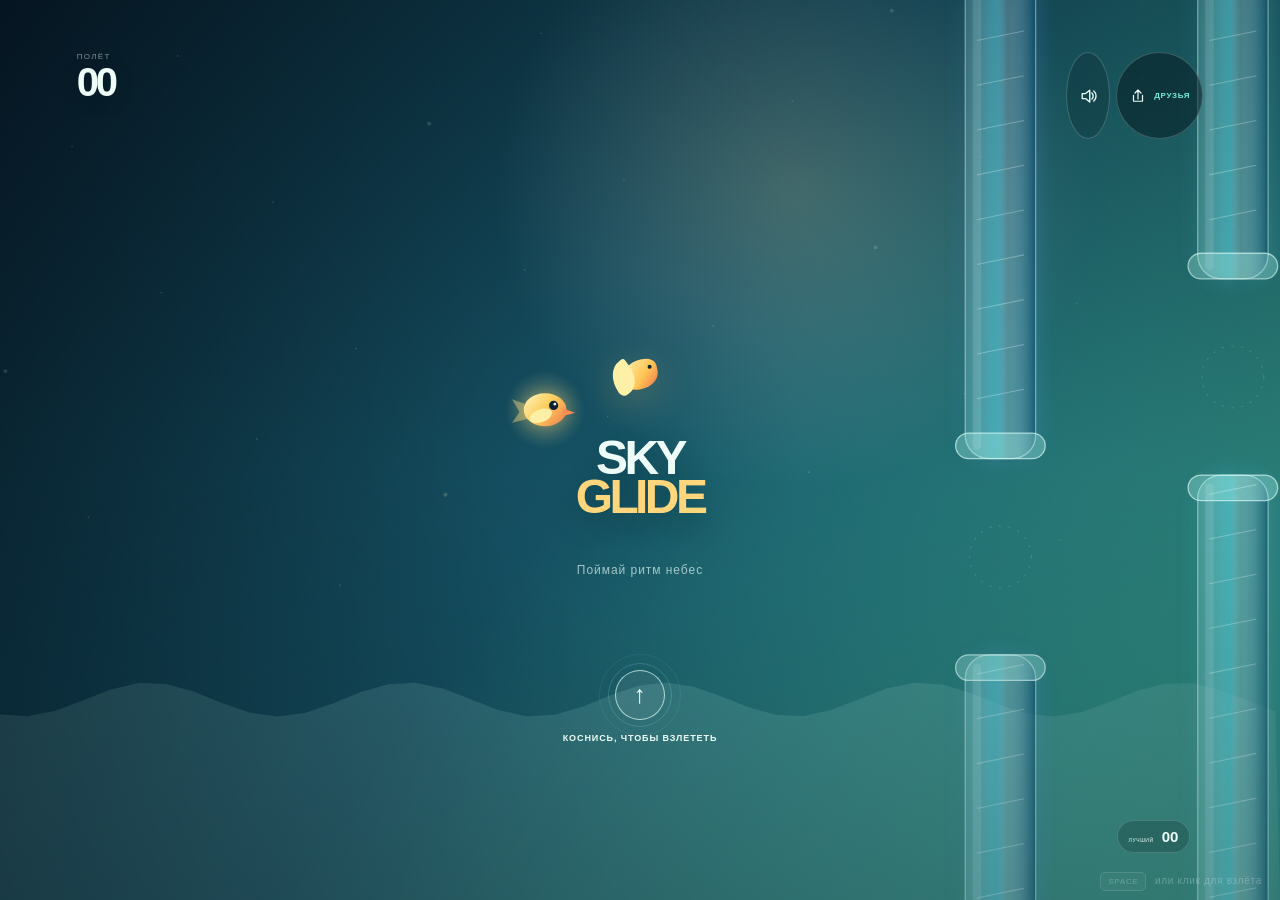
==== commit daa13464: "Publish fullscreen Skyglide game stage" ====
--- a/game/index.html
+++ b/game/index.html
@@ -1,2 +1,2 @@
-<!DOCTYPE html><html lang="ru"><head><meta http-equiv="Content-Security-Policy" content="default-src 'self'; connect-src 'self' https://telegram.org; img-src 'self' data:; font-src 'self' data:; style-src 'self' 'unsafe-inline'; script-src 'self' 'unsafe-inline' https://telegram.org; object-src 'none'; base-uri 'none'; form-action 'self'; upgrade-insecure-requests"><script src="https://telegram.org/js/telegram-web-app.js?63" data-nscript="beforeInteractive"></script><meta charSet="utf-8"/><meta name="viewport" content="width=device-width, initial-scale=1, maximum-scale=1, user-scalable=no"/><link rel="stylesheet" href="/game/_next/static/css/layout.CDAXNclh.css" data-rsc-css-href="/game/_next/static/css/layout.CDAXNclh.css" data-precedence="vite-rsc/importer-resources"/><link rel="modulepreload" fetchPriority="low" href="/game/_next/static/chunks/index-Chv6pd6h.js"/><script src="/game/_next/static/chunks/rolldown-runtime-QTnfLwEv.js" type="module" async=""></script><script src="/game/_next/static/chunks/record-BGze3w87.js" type="module" async=""></script><script src="/game/_next/static/chunks/headers-DzAgkowZ.js" type="module" async=""></script><script src="/game/_next/static/chunks/protocol-headers-DZDIybWO.js" type="module" async=""></script><script src="/game/_next/static/chunks/app-elements-DPq2UDnf.js" type="module" async=""></script><script src="/game/_next/static/chunks/hash-B9TVtkv9.js" type="module" async=""></script><script src="/game/_next/static/chunks/framework-T6Pmxeu2.js" type="module" async=""></script><script src="/game/_next/static/chunks/navigation-errors-DIJh66Oi.js" type="module" async=""></script><script src="/game/_next/static/chunks/app-rsc-cache-busting-DaV__sIR.js" type="module" async=""></script><script src="/game/_next/static/chunks/app-rsc-render-mode-BuCGntbi.js" type="module" async=""></script><script src="/game/_next/static/chunks/deployment-id-omnKpZ2w.js" type="module" async=""></script><link rel="modulepreload" href="/game/_next/static/chunks/layout-segment-context-NOw1V-R7.js" crossorigin=""/><link rel="modulepreload" href="/game/_next/static/chunks/script-Dc3JS_lF.js" crossorigin=""/><link rel="preload" href="https://telegram.org/js/telegram-web-app.js?63" as="script"/><link rel="modulepreload" href="/game/_next/static/chunks/skyglide-game-CFmX3CtG.js" crossorigin=""/><title>Skyglide — современная one-tap аркада</title><meta name="description" content="Современная аркада на один палец: летите, ставьте личные рекорды и делитесь ими с друзьями."/><meta name="application-name" content="Skyglide"/><meta property="og:title" content="Skyglide — поймай ритм небес"/><meta property="og:description" content="Бесплатная one-tap аркада для браузера и Telegram."/><meta property="og:type" content="website"/><meta property="og:image" content="https://mitrofanbelov.github.io/game/og.png"/><meta property="og:image:width" content="1200"/><meta property="og:image:height" content="630"/><meta property="og:image:alt" content="Skyglide — поймай ритм небес"/><meta name="twitter:card" content="summary_large_image"/><meta name="twitter:title" content="Skyglide — поймай ритм небес"/><meta name="twitter:description" content="Бесплатная one-tap аркада для браузера и Telegram."/><meta name="twitter:image" content="https://mitrofanbelov.github.io/game/og.png"/><link rel="icon" href="/game/icon.svg?ab734bc0ad469c29" sizes="any" type="image/svg+xml"/><meta name="mobile-web-app-capable" content="yes"/><meta name="apple-mobile-web-app-title" content="Skyglide"/><meta name="apple-mobile-web-app-status-bar-style" content="black-translucent"/><meta name="theme-color" content="#071321"/><script>Object.assign(((self[Symbol.for("vinext.navigationRuntime")]??={bootstrap:{routeManifest:null},functions:{}}).bootstrap.rsc??={rsc:[]}),{params:{},nav:{"pathname":"/","searchParams":[]}})</script><link rel="modulepreload" href="/game/_next/static/chunks/index-Chv6pd6h.js" />
-</head><body><main class="experience"><section class="phone-stage" aria-label="Игровая демо-версия Skyglide"><div class="phone-shell"><div class="dynamic-island" aria-hidden="true"></div><div class="game-surface" role="application" aria-label="Нажмите, чтобы взлететь. Пробел также управляет героем."><canvas class="game-canvas"></canvas><div class="game-hud"><div class="score-lockup"><span>ПОЛЁТ</span><strong>00</strong></div><div class="hud-actions"><button class="icon-button" aria-label="Выключить звук"><svg viewBox="0 0 24 24" aria-hidden="true"><path d="M5 9v6h4l5 4V5L9 9H5Zm11.5-.6a5 5 0 0 1 0 7.2M18.8 6a8 8 0 0 1 0 12"></path></svg></button><button class="icon-button account-button" aria-label="Поделиться игрой"><svg viewBox="0 0 24 24" aria-hidden="true"><path d="M12 16V4m0 0L8 8m4-4 4 4M6 11v8h12v-8"></path></svg><span class="account-button__label">ДРУЗЬЯ</span></button></div></div><div class="start-overlay"><div class="brand-mark" aria-hidden="true"><span class="brand-wing"></span><span class="brand-core"></span></div><div class="game-title"><span>SKY</span><span>GLIDE</span></div><p>Поймай ритм небес</p><div class="tap-prompt"><span class="tap-rings"><i></i><i></i></span><b>КОСНИСЬ, ЧТОБЫ ВЗЛЕТЕТЬ</b></div><div class="best-pill"><span>ЛУЧШИЙ</span><strong>00</strong></div></div></div><div class="home-indicator" aria-hidden="true"></div></div><p class="desktop-hint"><kbd>SPACE</kbd> или клик для взлёта</p></section><aside class="story-panel story-panel--right community-panel" aria-label="Личный прогресс"><div class="status-pill"><i></i> <!-- -->ИГРА В БРАУЗЕРЕ</div><h2>Игрок</h2><p>Ваш лучший результат сохраняется бесплатно и остаётся доступен при следующем запуске.</p><div class="personal-best-card"><span>ЛИЧНЫЙ РЕКОРД</span><strong>00</strong><small>Сохранён на этом устройстве</small></div><button class="community-action">Позвать друзей <span>→</span></button><div class="security-note"><b>Без регистрации</b><span>Никаких паролей и платных серверов. Общий рейтинг появится отдельным этапом.</span></div></aside></main><script type="module" src="/game/_next/static/chunks/index-Chv6pd6h.js" id="_R_" async=""></script><script>((self[Symbol.for("vinext.navigationRuntime")]??={bootstrap:{routeManifest:null},functions:{}}).bootstrap.rsc??={rsc:[]}).rsc.push("2:I[\"60f387d9e0f4\",[],\"default\",1]\n")</script><script>((self[Symbol.for("vinext.navigationRuntime")]??={bootstrap:{routeManifest:null},functions:{}}).bootstrap.rsc??={rsc:[]}).rsc.push("3:I[\"8c0f216c4604\",[],\"Children\",1]\n")</script><script>((self[Symbol.for("vinext.navigationRuntime")]??={bootstrap:{routeManifest:null},functions:{}}).bootstrap.rsc??={rsc:[]}).rsc.push("4:I[\"593f344dc510\",[],\"GlobalErrorBoundary\",1]\n")</script><script>((self[Symbol.for("vinext.navigationRuntime")]??={bootstrap:{routeManifest:null},functions:{}}).bootstrap.rsc??={rsc:[]}).rsc.push("5:I[\"0b874ad30386\",[],\"default\",1]\n")</script><script>((self[Symbol.for("vinext.navigationRuntime")]??={bootstrap:{routeManifest:null},functions:{}}).bootstrap.rsc??={rsc:[]}).rsc.push("6:I[\"593f344dc510\",[],\"ErrorBoundary\",1]\n")</script><script>((self[Symbol.for("vinext.navigationRuntime")]??={bootstrap:{routeManifest:null},functions:{}}).bootstrap.rsc??={rsc:[]}).rsc.push("7:I[\"15c18cfaeeff\",[],\"LayoutSegmentProvider\",1]\n")</script><script>((self[Symbol.for("vinext.navigationRuntime")]??={bootstrap:{routeManifest:null},functions:{}}).bootstrap.rsc??={rsc:[]}).rsc.push("8:I[\"8c0f216c4604\",[],\"Slot\",1]\n")</script><script>((self[Symbol.for("vinext.navigationRuntime")]??={bootstrap:{routeManifest:null},functions:{}}).bootstrap.rsc??={rsc:[]}).rsc.push("9:I[\"9276801271d6\",[],\"AppRouterScrollTarget\",1]\n")</script><script>((self[Symbol.for("vinext.navigationRuntime")]??={bootstrap:{routeManifest:null},functions:{}}).bootstrap.rsc??={rsc:[]}).rsc.push("a:I[\"593f344dc510\",[],\"RedirectBoundary\",1]\n")</script><script>((self[Symbol.for("vinext.navigationRuntime")]??={bootstrap:{routeManifest:null},functions:{}}).bootstrap.rsc??={rsc:[]}).rsc.push(":HL[\"/game/_next/static/css/layout.CDAXNclh.css\",\"style\"     ]\n")</script><script>((self[Symbol.for("vinext.navigationRuntime")]??={bootstrap:{routeManifest:null},functions:{}}).bootstrap.rsc??={rsc:[]}).rsc.push("0:{\"__route\":\"route:/\",\"__interceptionContext\":null,\"__layoutIds\":[\"layout:/\"],\"__rootLayout\":\"/\",\"__sourcePage\":\"/page\",\"page:/\":\"$L1\",\"layout:/\":[[[[\"$\",\"link\",\"css:/game/_next/static/css/layout.CDAXNclh.css\",{\"rel\":\"stylesheet\",\"precedence\":\"vite-rsc/importer-resources\",\"href\":\"/game/_next/static/css/layout.CDAXNclh.css\",\"data-rsc-css-href\":\"/game/_next/static/css/layout.CDAXNclh.css\"}],\"$undefined\"],[\"$\",\"html\",null,{\"lang\":\"ru\",\"children\":[[\"$\",\"head\",null,{\"children\":[\"$\",\"$L2\",null,{\"src\":\"https://telegram.org/js/telegram-web-app.js?63\",\"strategy\":\"beforeInteractive\"}]}],[\"$\",\"body\",null,{\"children\":[\"$\",\"$L3\",null,{}]}]]}]],null],\"route:/\":[[[\"$\",\"meta\",null,{\"charSet\":\"utf-8\"}],[[\"$\",\"title\",\"0\",{\"children\":\"Skyglide — современная one-tap аркада\"}],[\"$\",\"meta\",\"1\",{\"name\":\"description\",\"content\":\"Современная аркада на один палец: летите, ставьте личные рекорды и делитесь ими с друзьями.\"}],[\"$\",\"meta\",\"2\",{\"name\":\"application-name\",\"content\":\"Skyglide\"}],[\"$\",\"meta\",\"3\",{\"property\":\"og:title\",\"content\":\"Skyglide — поймай ритм небес\"}],[\"$\",\"meta\",\"4\",{\"property\":\"og:description\",\"content\":\"Бесплатная one-tap аркада для браузера и Telegram.\"}],[\"$\",\"meta\",\"5\",{\"property\":\"og:type\",\"content\":\"website\"}],[\"$\",\"meta\",\"6\",{\"property\":\"og:image\",\"content\":\"https://mitrofanbelov.github.io/game/og.png\"}],[\"$\",\"meta\",\"7\",{\"property\":\"og:image:width\",\"content\":\"1200\"}],[\"$\",\"meta\",\"8\",{\"property\":\"og:image:height\",\"content\":\"630\"}],[\"$\",\"meta\",\"9\",{\"property\":\"og:image:alt\",\"content\":\"Skyglide — поймай ритм небес\"}],[\"$\",\"meta\",\"10\",{\"name\":\"twitter:card\",\"content\":\"summary_large_image\"}],[\"$\",\"meta\",\"11\",{\"name\":\"twitter:title\",\"content\":\"Skyglide — поймай ритм небес\"}],[\"$\",\"meta\",\"12\",{\"name\":\"twitter:description\",\"content\":\"Бесплатная one-tap аркада для браузера и Telegram.\"}],[\"$\",\"meta\",\"13\",{\"name\":\"twitter:image\",\"content\":\"https://mitrofanbelov.github.io/game/og.png\"}],[\"$\",\"link\",\"14\",{\"rel\":\"icon\",\"href\":\"/game/icon.svg?ab734bc0ad469c29\",\"sizes\":\"any\",\"type\":\"image/svg+xml\"}],[\"$\",\"meta\",\"15\",{\"name\":\"mobile-web-app-capable\",\"content\":\"yes\"}],[\"$\",\"meta\",\"16\",{\"name\":\"apple-mobile-web-app-title\",\"content\":\"Skyglide\"}],[\"$\",\"meta\",\"17\",{\"name\":\"apple-mobile-web-app-status-bar-style\",\"content\":\"black-translucent\"}]],[[\"$\",\"meta\",\"0\",{\"name\":\"viewport\",\"content\":\"width=device-width, initial-scale=1, maximum-scale=1, user-scalable=no\"}],[\"$\",\"meta\",\"1\",{\"name\":\"theme-color\",\"content\":\"#071321\"}]]],[\"$\",\"$L4\",null,{\"fallback\":\"$5\",\"children\":[\"$\",\"$L6\",null,{\"fallback\":\"$5\",\"children\":[\"$\",\"$L7\",null,{\"providerId\":\"layout:/\",\"segmentMap\":{\"children\":[]},\"children\":[\"$\",\"$L8\",null,{\"id\":\"layout:/\",\"parallelSlots\":\"$undefined\",\"children\":[\"$\",\"$L9\",null,{\"children\":[\"$\",\"$La\",null,{\"children\":[[\"$\",\"$L7\",null,{\"providerId\":\"page:/\",\"segmentMap\":{\"children\":[\"__PAGE__\"]},\"children\":[\"$\",\"$L8\",null,{\"id\":\"page:/\"}]}],null]}]}]}]}]}]}],null,null],\"__layoutFlags\":{\"layout:/\":\"s\"},\"__artifactCompatibility\":{\"schemaVersion\":1,\"graphVersion\":\"app-route-graph:1177fd80f83fa7b0\",\"deploymentVersion\":\"eb1ebb35-0ed5-4594-8b37-6a040074bca7\",\"appElementsSchemaVersion\":1,\"rscPayloadSchemaVersion\":1,\"rootBoundaryId\":\"/\",\"renderEpoch\":null},\"__renderObservation\":{\"schemaVersion\":1,\"output\":{\"kind\":\"app-rsc\",\"mountedSlotsFingerprint\":null,\"renderEpoch\":null,\"rootBoundaryId\":\"/\",\"routeId\":\"route:/\"},\"completeness\":\"partial\",\"boundaryOutcome\":{\"kind\":\"unknown\"},\"requestApis\":[{\"kind\":\"connection\",\"status\":\"unknown\"},{\"kind\":\"cookies\",\"status\":\"unknown\"},{\"kind\":\"draftMode\",\"status\":\"unknown\"},{\"kind\":\"headers\",\"status\":\"unknown\"},{\"kind\":\"params\",\"status\":\"unknown\"},{\"kind\":\"searchParams\",\"status\":\"unknown\"}],\"dynamicFetches\":[],\"cacheTags\":[\"/\",\"_N_T_/\",\"_N_T_/index\",\"_N_T_/layout\",\"_N_T_/page\"],\"pathTags\":[\"/\"],\"cacheability\":\"unknown\",\"downgrade\":{\"target\":\"freshRender\",\"reasons\":[{\"code\":\"CP_DOWNGRADE_CACHEABILITY_UNKNOWN\",\"target\":\"freshRender\"},{\"code\":\"CP_DOWNGRADE_INCOMPLETE_OBSERVATION\",\"completeness\":\"partial\",\"target\":\"freshRender\"},{\"code\":\"CP_DOWNGRADE_UNKNOWN_REQUEST_API\",\"requestApi\":\"connection\",\"target\":\"freshRender\"},{\"code\":\"CP_DOWNGRADE_UNKNOWN_REQUEST_API\",\"requestApi\":\"cookies\",\"target\":\"freshRender\"},{\"code\":\"CP_DOWNGRADE_UNKNOWN_REQUEST_API\",\"requestApi\":\"draftMode\",\"target\":\"freshRender\"},{\"code\":\"CP_DOWNGRADE_UNKNOWN_REQUEST_API\",\"requestApi\":\"headers\",\"target\":\"freshRender\"},{\"code\":\"CP_DOWNGRADE_UNKNOWN_REQUEST_API\",\"requestApi\":\"params\",\"target\":\"freshRender\"},{\"code\":\"CP_DOWNGRADE_UNKNOWN_REQUEST_API\",\"requestApi\":\"searchParams\",\"target\":\"freshRender\"}],\"fallback\":{\"kind\":\"breakerFallback\",\"code\":\"CP_PRIVATE_DYNAMIC_DOWNGRADE\",\"mode\":\"renderFresh\",\"scope\":\"affectedOutput\",\"fields\":{\"reasonCodes\":[\"CP_DOWNGRADE_CACHEABILITY_UNKNOWN\",\"CP_DOWNGRADE_INCOMPLETE_OBSERVATION\",\"CP_DOWNGRADE_UNKNOWN_REQUEST_API\",\"CP_DOWNGRADE_UNKNOWN_REQUEST_API\",\"CP_DOWNGRADE_UNKNOWN_REQUEST_API\",\"CP_DOWNGRADE_UNKNOWN_REQUEST_API\",\"CP_DOWNGRADE_UNKNOWN_REQUEST_API\",\"CP_DOWNGRADE_UNKNOWN_REQUEST_API\"],\"target\":\"freshRender\"}},\"isPublicCacheCandidate\":false}}}\n")</script><script>((self[Symbol.for("vinext.navigationRuntime")]??={bootstrap:{routeManifest:null},functions:{}}).bootstrap.rsc??={rsc:[]}).rsc.push("b:I[\"786067622be1\",[],\"default\",1]\n")</script><script>((self[Symbol.for("vinext.navigationRuntime")]??={bootstrap:{routeManifest:null},functions:{}}).bootstrap.rsc??={rsc:[]}).rsc.push("1:[\"$\",\"$Lb\",null,{}]\n")</script><script>Object.assign(((self[Symbol.for("vinext.navigationRuntime")]??={bootstrap:{routeManifest:null},functions:{}}).bootstrap.rsc??={rsc:[]}),{"initialCacheKind":"static"});((self[Symbol.for("vinext.navigationRuntime")]??={bootstrap:{routeManifest:null},functions:{}}).bootstrap.rsc??={rsc:[]}).done=true</script></body></html>+<!DOCTYPE html><html lang="ru"><head><meta http-equiv="Content-Security-Policy" content="default-src 'self'; connect-src 'self' https://telegram.org; img-src 'self' data:; font-src 'self' data:; style-src 'self' 'unsafe-inline'; script-src 'self' 'unsafe-inline' https://telegram.org; object-src 'none'; base-uri 'none'; form-action 'self'; upgrade-insecure-requests"><script src="https://telegram.org/js/telegram-web-app.js?63" data-nscript="beforeInteractive"></script><meta charSet="utf-8"/><meta name="viewport" content="width=device-width, initial-scale=1, maximum-scale=1, user-scalable=no"/><link rel="stylesheet" href="/game/_next/static/css/layout.CCaN5z75.css" data-rsc-css-href="/game/_next/static/css/layout.CCaN5z75.css" data-precedence="vite-rsc/importer-resources"/><link rel="modulepreload" fetchPriority="low" href="/game/_next/static/chunks/index-C3uHBUih.js"/><script src="/game/_next/static/chunks/rolldown-runtime-QTnfLwEv.js" type="module" async=""></script><script src="/game/_next/static/chunks/record-BGze3w87.js" type="module" async=""></script><script src="/game/_next/static/chunks/headers-DzAgkowZ.js" type="module" async=""></script><script src="/game/_next/static/chunks/protocol-headers-DZDIybWO.js" type="module" async=""></script><script src="/game/_next/static/chunks/app-elements-DPq2UDnf.js" type="module" async=""></script><script src="/game/_next/static/chunks/hash-B9TVtkv9.js" type="module" async=""></script><script src="/game/_next/static/chunks/framework-T6Pmxeu2.js" type="module" async=""></script><script src="/game/_next/static/chunks/navigation-errors-DIJh66Oi.js" type="module" async=""></script><script src="/game/_next/static/chunks/app-rsc-cache-busting-Dr2lOCLa.js" type="module" async=""></script><script src="/game/_next/static/chunks/app-rsc-render-mode-BuCGntbi.js" type="module" async=""></script><script src="/game/_next/static/chunks/deployment-id-omnKpZ2w.js" type="module" async=""></script><link rel="modulepreload" href="/game/_next/static/chunks/layout-segment-context-Bjw3xG6U.js" crossorigin=""/><link rel="modulepreload" href="/game/_next/static/chunks/script-CHRL9vCu.js" crossorigin=""/><link rel="preload" href="https://telegram.org/js/telegram-web-app.js?63" as="script"/><link rel="modulepreload" href="/game/_next/static/chunks/skyglide-game-DdzHbgsO.js" crossorigin=""/><title>Skyglide — современная one-tap аркада</title><meta name="description" content="Современная аркада на один палец: летите, ставьте личные рекорды и делитесь ими с друзьями."/><meta name="application-name" content="Skyglide"/><meta property="og:title" content="Skyglide — поймай ритм небес"/><meta property="og:description" content="Бесплатная one-tap аркада для браузера и Telegram."/><meta property="og:type" content="website"/><meta property="og:image" content="https://mitrofanbelov.github.io/game/og.png"/><meta property="og:image:width" content="1200"/><meta property="og:image:height" content="630"/><meta property="og:image:alt" content="Skyglide — поймай ритм небес"/><meta name="twitter:card" content="summary_large_image"/><meta name="twitter:title" content="Skyglide — поймай ритм небес"/><meta name="twitter:description" content="Бесплатная one-tap аркада для браузера и Telegram."/><meta name="twitter:image" content="https://mitrofanbelov.github.io/game/og.png"/><link rel="icon" href="/game/icon.svg?ab734bc0ad469c29" sizes="any" type="image/svg+xml"/><meta name="mobile-web-app-capable" content="yes"/><meta name="apple-mobile-web-app-title" content="Skyglide"/><meta name="apple-mobile-web-app-status-bar-style" content="black-translucent"/><meta name="theme-color" content="#071321"/><script>Object.assign(((self[Symbol.for("vinext.navigationRuntime")]??={bootstrap:{routeManifest:null},functions:{}}).bootstrap.rsc??={rsc:[]}),{params:{},nav:{"pathname":"/","searchParams":[]}})</script><link rel="modulepreload" href="/game/_next/static/chunks/index-C3uHBUih.js" />
+</head><body><main class="experience"><section class="game-stage" aria-label="Игровая демо-версия Skyglide"><div class="game-surface" role="application" aria-label="Нажмите, чтобы взлететь. Пробел также управляет героем."><canvas class="game-canvas"></canvas><div class="game-hud"><div class="score-lockup"><span>ПОЛЁТ</span><strong>00</strong></div><div class="hud-actions"><button class="icon-button" aria-label="Выключить звук"><svg viewBox="0 0 24 24" aria-hidden="true"><path d="M5 9v6h4l5 4V5L9 9H5Zm11.5-.6a5 5 0 0 1 0 7.2M18.8 6a8 8 0 0 1 0 12"></path></svg></button><button class="icon-button account-button" aria-label="Поделиться игрой"><svg viewBox="0 0 24 24" aria-hidden="true"><path d="M12 16V4m0 0L8 8m4-4 4 4M6 11v8h12v-8"></path></svg><span class="account-button__label">ДРУЗЬЯ</span></button></div></div><div class="start-overlay"><div class="brand-mark" aria-hidden="true"><span class="brand-wing"></span><span class="brand-core"></span></div><div class="game-title"><span>SKY</span><span>GLIDE</span></div><p>Поймай ритм небес</p><div class="tap-prompt"><span class="tap-rings"><i></i><i></i></span><b>КОСНИСЬ, ЧТОБЫ ВЗЛЕТЕТЬ</b></div><div class="best-pill"><span>ЛУЧШИЙ</span><strong>00</strong></div></div></div><p class="desktop-hint"><kbd>SPACE</kbd> или клик для взлёта</p></section></main><script type="module" src="/game/_next/static/chunks/index-C3uHBUih.js" id="_R_" async=""></script><script>((self[Symbol.for("vinext.navigationRuntime")]??={bootstrap:{routeManifest:null},functions:{}}).bootstrap.rsc??={rsc:[]}).rsc.push("2:I[\"60f387d9e0f4\",[],\"default\",1]\n")</script><script>((self[Symbol.for("vinext.navigationRuntime")]??={bootstrap:{routeManifest:null},functions:{}}).bootstrap.rsc??={rsc:[]}).rsc.push("3:I[\"8c0f216c4604\",[],\"Children\",1]\n")</script><script>((self[Symbol.for("vinext.navigationRuntime")]??={bootstrap:{routeManifest:null},functions:{}}).bootstrap.rsc??={rsc:[]}).rsc.push("4:I[\"593f344dc510\",[],\"GlobalErrorBoundary\",1]\n")</script><script>((self[Symbol.for("vinext.navigationRuntime")]??={bootstrap:{routeManifest:null},functions:{}}).bootstrap.rsc??={rsc:[]}).rsc.push("5:I[\"0b874ad30386\",[],\"default\",1]\n")</script><script>((self[Symbol.for("vinext.navigationRuntime")]??={bootstrap:{routeManifest:null},functions:{}}).bootstrap.rsc??={rsc:[]}).rsc.push("6:I[\"593f344dc510\",[],\"ErrorBoundary\",1]\n")</script><script>((self[Symbol.for("vinext.navigationRuntime")]??={bootstrap:{routeManifest:null},functions:{}}).bootstrap.rsc??={rsc:[]}).rsc.push("7:I[\"15c18cfaeeff\",[],\"LayoutSegmentProvider\",1]\n")</script><script>((self[Symbol.for("vinext.navigationRuntime")]??={bootstrap:{routeManifest:null},functions:{}}).bootstrap.rsc??={rsc:[]}).rsc.push("8:I[\"8c0f216c4604\",[],\"Slot\",1]\n")</script><script>((self[Symbol.for("vinext.navigationRuntime")]??={bootstrap:{routeManifest:null},functions:{}}).bootstrap.rsc??={rsc:[]}).rsc.push("9:I[\"9276801271d6\",[],\"AppRouterScrollTarget\",1]\n")</script><script>((self[Symbol.for("vinext.navigationRuntime")]??={bootstrap:{routeManifest:null},functions:{}}).bootstrap.rsc??={rsc:[]}).rsc.push("a:I[\"593f344dc510\",[],\"RedirectBoundary\",1]\n")</script><script>((self[Symbol.for("vinext.navigationRuntime")]??={bootstrap:{routeManifest:null},functions:{}}).bootstrap.rsc??={rsc:[]}).rsc.push(":HL[\"/game/_next/static/css/layout.CCaN5z75.css\",\"style\"     ]\n")</script><script>((self[Symbol.for("vinext.navigationRuntime")]??={bootstrap:{routeManifest:null},functions:{}}).bootstrap.rsc??={rsc:[]}).rsc.push("0:{\"__route\":\"route:/\",\"__interceptionContext\":null,\"__layoutIds\":[\"layout:/\"],\"__rootLayout\":\"/\",\"__sourcePage\":\"/page\",\"page:/\":\"$L1\",\"layout:/\":[[[[\"$\",\"link\",\"css:/game/_next/static/css/layout.CCaN5z75.css\",{\"rel\":\"stylesheet\",\"precedence\":\"vite-rsc/importer-resources\",\"href\":\"/game/_next/static/css/layout.CCaN5z75.css\",\"data-rsc-css-href\":\"/game/_next/static/css/layout.CCaN5z75.css\"}],\"$undefined\"],[\"$\",\"html\",null,{\"lang\":\"ru\",\"children\":[[\"$\",\"head\",null,{\"children\":[\"$\",\"$L2\",null,{\"src\":\"https://telegram.org/js/telegram-web-app.js?63\",\"strategy\":\"beforeInteractive\"}]}],[\"$\",\"body\",null,{\"children\":[\"$\",\"$L3\",null,{}]}]]}]],null],\"route:/\":[[[\"$\",\"meta\",null,{\"charSet\":\"utf-8\"}],[[\"$\",\"title\",\"0\",{\"children\":\"Skyglide — современная one-tap аркада\"}],[\"$\",\"meta\",\"1\",{\"name\":\"description\",\"content\":\"Современная аркада на один палец: летите, ставьте личные рекорды и делитесь ими с друзьями.\"}],[\"$\",\"meta\",\"2\",{\"name\":\"application-name\",\"content\":\"Skyglide\"}],[\"$\",\"meta\",\"3\",{\"property\":\"og:title\",\"content\":\"Skyglide — поймай ритм небес\"}],[\"$\",\"meta\",\"4\",{\"property\":\"og:description\",\"content\":\"Бесплатная one-tap аркада для браузера и Telegram.\"}],[\"$\",\"meta\",\"5\",{\"property\":\"og:type\",\"content\":\"website\"}],[\"$\",\"meta\",\"6\",{\"property\":\"og:image\",\"content\":\"https://mitrofanbelov.github.io/game/og.png\"}],[\"$\",\"meta\",\"7\",{\"property\":\"og:image:width\",\"content\":\"1200\"}],[\"$\",\"meta\",\"8\",{\"property\":\"og:image:height\",\"content\":\"630\"}],[\"$\",\"meta\",\"9\",{\"property\":\"og:image:alt\",\"content\":\"Skyglide — поймай ритм небес\"}],[\"$\",\"meta\",\"10\",{\"name\":\"twitter:card\",\"content\":\"summary_large_image\"}],[\"$\",\"meta\",\"11\",{\"name\":\"twitter:title\",\"content\":\"Skyglide — поймай ритм небес\"}],[\"$\",\"meta\",\"12\",{\"name\":\"twitter:description\",\"content\":\"Бесплатная one-tap аркада для браузера и Telegram.\"}],[\"$\",\"meta\",\"13\",{\"name\":\"twitter:image\",\"content\":\"https://mitrofanbelov.github.io/game/og.png\"}],[\"$\",\"link\",\"14\",{\"rel\":\"icon\",\"href\":\"/game/icon.svg?ab734bc0ad469c29\",\"sizes\":\"any\",\"type\":\"image/svg+xml\"}],[\"$\",\"meta\",\"15\",{\"name\":\"mobile-web-app-capable\",\"content\":\"yes\"}],[\"$\",\"meta\",\"16\",{\"name\":\"apple-mobile-web-app-title\",\"content\":\"Skyglide\"}],[\"$\",\"meta\",\"17\",{\"name\":\"apple-mobile-web-app-status-bar-style\",\"content\":\"black-translucent\"}]],[[\"$\",\"meta\",\"0\",{\"name\":\"viewport\",\"content\":\"width=device-width, initial-scale=1, maximum-scale=1, user-scalable=no\"}],[\"$\",\"meta\",\"1\",{\"name\":\"theme-color\",\"content\":\"#071321\"}]]],[\"$\",\"$L4\",null,{\"fallback\":\"$5\",\"children\":[\"$\",\"$L6\",null,{\"fallback\":\"$5\",\"children\":[\"$\",\"$L7\",null,{\"providerId\":\"layout:/\",\"segmentMap\":{\"children\":[]},\"children\":[\"$\",\"$L8\",null,{\"id\":\"layout:/\",\"parallelSlots\":\"$undefined\",\"children\":[\"$\",\"$L9\",null,{\"children\":[\"$\",\"$La\",null,{\"children\":[[\"$\",\"$L7\",null,{\"providerId\":\"page:/\",\"segmentMap\":{\"children\":[\"__PAGE__\"]},\"children\":[\"$\",\"$L8\",null,{\"id\":\"page:/\"}]}],null]}]}]}]}]}]}],null,null],\"__layoutFlags\":{\"layout:/\":\"s\"},\"__artifactCompatibility\":{\"schemaVersion\":1,\"graphVersion\":\"app-route-graph:1177fd80f83fa7b0\",\"deploymentVersion\":\"207c867b-1437-402a-b167-4efd74b49d64\",\"appElementsSchemaVersion\":1,\"rscPayloadSchemaVersion\":1,\"rootBoundaryId\":\"/\",\"renderEpoch\":null},\"__renderObservation\":{\"schemaVersion\":1,\"output\":{\"kind\":\"app-rsc\",\"mountedSlotsFingerprint\":null,\"renderEpoch\":null,\"rootBoundaryId\":\"/\",\"routeId\":\"route:/\"},\"completeness\":\"partial\",\"boundaryOutcome\":{\"kind\":\"unknown\"},\"requestApis\":[{\"kind\":\"connection\",\"status\":\"unknown\"},{\"kind\":\"cookies\",\"status\":\"unknown\"},{\"kind\":\"draftMode\",\"status\":\"unknown\"},{\"kind\":\"headers\",\"status\":\"unknown\"},{\"kind\":\"params\",\"status\":\"unknown\"},{\"kind\":\"searchParams\",\"status\":\"unknown\"}],\"dynamicFetches\":[],\"cacheTags\":[\"/\",\"_N_T_/\",\"_N_T_/index\",\"_N_T_/layout\",\"_N_T_/page\"],\"pathTags\":[\"/\"],\"cacheability\":\"unknown\",\"downgrade\":{\"target\":\"freshRender\",\"reasons\":[{\"code\":\"CP_DOWNGRADE_CACHEABILITY_UNKNOWN\",\"target\":\"freshRender\"},{\"code\":\"CP_DOWNGRADE_INCOMPLETE_OBSERVATION\",\"completeness\":\"partial\",\"target\":\"freshRender\"},{\"code\":\"CP_DOWNGRADE_UNKNOWN_REQUEST_API\",\"requestApi\":\"connection\",\"target\":\"freshRender\"},{\"code\":\"CP_DOWNGRADE_UNKNOWN_REQUEST_API\",\"requestApi\":\"cookies\",\"target\":\"freshRender\"},{\"code\":\"CP_DOWNGRADE_UNKNOWN_REQUEST_API\",\"requestApi\":\"draftMode\",\"target\":\"freshRender\"},{\"code\":\"CP_DOWNGRADE_UNKNOWN_REQUEST_API\",\"requestApi\":\"headers\",\"target\":\"freshRender\"},{\"code\":\"CP_DOWNGRADE_UNKNOWN_REQUEST_API\",\"requestApi\":\"params\",\"target\":\"freshRender\"},{\"code\":\"CP_DOWNGRADE_UNKNOWN_REQUEST_API\",\"requestApi\":\"searchParams\",\"target\":\"freshRender\"}],\"fallback\":{\"kind\":\"breakerFallback\",\"code\":\"CP_PRIVATE_DYNAMIC_DOWNGRADE\",\"mode\":\"renderFresh\",\"scope\":\"affectedOutput\",\"fields\":{\"reasonCodes\":[\"CP_DOWNGRADE_CACHEABILITY_UNKNOWN\",\"CP_DOWNGRADE_INCOMPLETE_OBSERVATION\",\"CP_DOWNGRADE_UNKNOWN_REQUEST_API\",\"CP_DOWNGRADE_UNKNOWN_REQUEST_API\",\"CP_DOWNGRADE_UNKNOWN_REQUEST_API\",\"CP_DOWNGRADE_UNKNOWN_REQUEST_API\",\"CP_DOWNGRADE_UNKNOWN_REQUEST_API\",\"CP_DOWNGRADE_UNKNOWN_REQUEST_API\"],\"target\":\"freshRender\"}},\"isPublicCacheCandidate\":false}}}\n")</script><script>((self[Symbol.for("vinext.navigationRuntime")]??={bootstrap:{routeManifest:null},functions:{}}).bootstrap.rsc??={rsc:[]}).rsc.push("b:I[\"786067622be1\",[],\"default\",1]\n")</script><script>((self[Symbol.for("vinext.navigationRuntime")]??={bootstrap:{routeManifest:null},functions:{}}).bootstrap.rsc??={rsc:[]}).rsc.push("1:[\"$\",\"$Lb\",null,{}]\n")</script><script>Object.assign(((self[Symbol.for("vinext.navigationRuntime")]??={bootstrap:{routeManifest:null},functions:{}}).bootstrap.rsc??={rsc:[]}),{"initialCacheKind":"static"});((self[Symbol.for("vinext.navigationRuntime")]??={bootstrap:{routeManifest:null},functions:{}}).bootstrap.rsc??={rsc:[]}).done=true</script></body></html>
--- a/game/_next/static/css/layout.CCaN5z75.css
+++ b/game/_next/static/css/layout.CCaN5z75.css
@@ -0,0 +1 @@
+:root{--ink:#eefdf8;--muted:#dcf4f094;--mint:#74efd5;--amber:#ffd579;--deep:#050d15}*{box-sizing:border-box}html,body{background:var(--deep);width:100%;height:100%;min-height:100%;color:var(--ink);-webkit-font-smoothing:antialiased;overscroll-behavior:none;margin:0;font-family:Avenir Next,SF Pro Text,-apple-system,BlinkMacSystemFont,Segoe UI,sans-serif}button{font:inherit}.experience{width:100%;height:var(--tg-viewport-stable-height,100svh);min-height:var(--tg-viewport-stable-height,100svh);isolation:isolate;background:#071925;position:relative;overflow:hidden}.story-panel{max-width:360px}.story-panel--right{justify-self:start}.status-pill{color:#baeee694;letter-spacing:.14em;align-items:center;gap:9px;font-family:SF Pro Rounded,Avenir Next,-apple-system,BlinkMacSystemFont,sans-serif;font-size:9px;font-weight:600;display:flex}.story-panel>p{max-width:330px;color:var(--muted);margin:0;font-size:14px;line-height:1.7}.game-stage{width:100%;min-width:0;height:100%;display:flex;position:relative;overflow:hidden}.game-surface{cursor:pointer;touch-action:manipulation;-webkit-user-select:none;user-select:none;background:#0b2632;width:100%;height:100%;position:relative;overflow:hidden}.game-canvas{width:100%;height:100%;display:block}.game-hud{z-index:5;pointer-events:none;justify-content:space-between;align-items:flex-start;display:flex;position:absolute;top:5.8%;left:6%;right:6%}.score-lockup{flex-direction:column;display:flex}.score-lockup span{color:#e0fff985;letter-spacing:.16em;font-family:Unbounded,sans-serif;font-size:clamp(5px,1.2vh,8px)}.score-lockup strong{letter-spacing:-.08em;text-shadow:0 4px 18px #031d234d;font-family:Unbounded,sans-serif;font-size:clamp(23px,5.2vh,40px);line-height:1.05}.hud-actions{pointer-events:auto;gap:6px;display:flex}.icon-button{aspect-ratio:1;width:clamp(38px,5.2vh,44px);color:var(--ink);-webkit-backdrop-filter:blur(12px);cursor:pointer;background:#06161f3b;border:1px solid #e6fff933;border-radius:50%;place-items:center;padding:0;display:grid}.icon-button svg{fill:none;stroke:currentColor;stroke-width:1.6px;stroke-linecap:round;stroke-linejoin:round;width:48%}.account-button{background:#04181f85;border-radius:999px;grid-auto-flow:column;gap:7px;width:auto;min-width:82px;padding:0 12px}.account-button svg{width:18px}.account-button__label{color:var(--mint);letter-spacing:.08em;font-family:Unbounded,sans-serif;font-size:clamp(6px,1.05vh,8px);font-weight:700}.start-overlay{z-index:4;text-align:center;pointer-events:none;background:linear-gradient(#030e1814,#0000 52%,#030e182e);flex-direction:column;align-items:center;padding-top:18%;display:flex;position:absolute;inset:0}.arming-overlay{z-index:11;-webkit-backdrop-filter:blur(10px);pointer-events:none;background:#030d156b;flex-direction:column;justify-content:center;align-items:center;gap:10px;display:flex;position:absolute;inset:0}.arming-overlay b{letter-spacing:.13em;font-family:Unbounded,sans-serif;font-size:clamp(7px,1.25vh,10px)}.arming-overlay small{color:#e2f9f47a;font-size:clamp(8px,1.3vh,11px)}.arming-spinner{aspect-ratio:1;border:2px solid #74efd52e;border-top-color:var(--mint);border-radius:50%;width:34px;margin-bottom:5px;animation:.75s linear infinite arm-run}@keyframes arm-run{to{transform:rotate(360deg)}}.brand-mark{filter:drop-shadow(0 10px 18px #ffce643d);width:clamp(38px,7.2vh,58px);height:clamp(38px,7.2vh,58px);margin-top:9%;position:relative}.brand-core{background:linear-gradient(135deg,#fff4b8,#ffc454 58%,#ed7150);border-radius:65% 35% 56% 44%;position:absolute;inset:25% 19%;transform:rotate(-12deg)}.brand-wing{z-index:2;background:#fff0a8;border-radius:90% 10% 75% 25%;width:42%;height:55%;position:absolute;top:29%;left:0;transform:rotate(-36deg)}.brand-core:after{content:"";aspect-ratio:1;background:#0d2632;border-radius:50%;width:13%;position:absolute;top:23%;right:13%}.game-title{letter-spacing:-.075em;text-shadow:0 10px 28px #06182147;flex-direction:column;margin-top:2.8%;font-family:Unbounded,sans-serif;font-size:clamp(29px,6.3vh,48px);font-weight:700;line-height:.81;display:flex}.game-title span:last-child{color:#ffd67b}.start-overlay>p{color:#ebfffba8;letter-spacing:.08em;margin:3.6% 0 0;font-size:clamp(8px,1.7vh,12px)}.tap-prompt{letter-spacing:.1em;flex-direction:column;align-items:center;gap:13px;font-family:Unbounded,sans-serif;font-size:clamp(6px,1.22vh,9px);display:flex;position:absolute;bottom:17.5%}.tap-rings{aspect-ratio:1;background:#ffffff12;border:1px solid #e2fffab3;border-radius:50%;width:clamp(38px,6.5vh,50px);animation:1.9s ease-out infinite pulse;display:block;position:relative}.tap-rings:after{content:"↑";place-items:center;font-size:clamp(16px,3vh,25px);display:grid;position:absolute;inset:0}.tap-rings i{border:1px solid #d6fff829;border-radius:50%;position:absolute;inset:-8px}.tap-rings i:last-child{opacity:.45;inset:-17px}@keyframes pulse{50%{transform:scale(1.07);box-shadow:0 0 34px #83f5da26}}.best-pill{-webkit-backdrop-filter:blur(10px);backdrop-filter:blur(10px);background:#05161c33;border:1px solid #ffffff29;border-radius:999px;align-items:baseline;gap:8px;padding:7px 11px;display:flex;position:absolute;bottom:5.2%;right:7%}.best-pill span{letter-spacing:.12em;font-family:Unbounded,sans-serif;font-size:5px}.best-pill strong{font-family:Unbounded,sans-serif;font-size:clamp(10px,2vh,15px)}.pause-overlay,.result-overlay{z-index:12;-webkit-backdrop-filter:blur(14px);cursor:default;background:#030d1575;flex-direction:column;justify-content:center;align-items:center;padding:8%;display:flex;position:absolute;inset:0}.pause-overlay>span,.result-kicker{color:var(--mint);letter-spacing:.17em;font-family:Unbounded,sans-serif;font-size:clamp(6px,1.25vh,9px)}.pause-overlay h2{letter-spacing:-.07em;text-align:center;margin:4% 0 10%;font-family:Unbounded,sans-serif;font-size:clamp(29px,5.5vh,45px);line-height:1.05}.pause-overlay button{color:#09201f;background:var(--mint);cursor:pointer;border:0;border-radius:999px;width:70%;padding:13px 18px;font-size:clamp(10px,1.7vh,13px);font-weight:800}.pause-overlay button i{float:right;font-style:normal}.result-overlay{background:linear-gradient(#020c153d,#030f18e6 48%),#030d1533;justify-content:center;animation:.36s ease-out reveal-result}.result-panel{flex-direction:column;align-items:center;width:min(100%,440px);display:flex}@keyframes reveal-result{0%{opacity:0;transform:translateY(12px)}}.result-score{letter-spacing:-.1em;text-shadow:0 16px 40px #00000045;margin:2.2% 0 4%;font-family:Unbounded,sans-serif;font-size:clamp(78px,17vh,132px);font-weight:600;line-height:.95}.result-meta{border-block:1px solid #dafff824;grid-template-columns:repeat(3,1fr);width:100%;margin-bottom:6%;display:grid}.result-meta>div{border-right:1px solid #dafff81f;flex-direction:column;align-items:center;gap:4px;padding:4.5% 2%;display:flex}.result-meta>div:last-child{border:0}.result-meta span{color:#e0fff97a;letter-spacing:.12em;font-family:Unbounded,sans-serif;font-size:clamp(5px,1vh,7px)}.result-meta strong{font-family:Unbounded,sans-serif;font-size:clamp(13px,2.5vh,19px)}.primary-action,.share-action{cursor:pointer;border:0;width:100%}.primary-action{color:#0b201e;background:linear-gradient(90deg,#85f3da,#ffd77d);border-radius:999px;padding:4.5% 6%;font-family:Unbounded,sans-serif;font-size:clamp(9px,1.6vh,12px);font-weight:700}.primary-action span{float:right;font-size:1.2em}.share-action{color:#e7fffab8;background:0 0;padding:4%;font-size:clamp(9px,1.5vh,12px);font-weight:700}.result-panel>p{color:#e7fffa57;margin:2% 0 0;font-size:clamp(6px,1.1vh,8px)}.save-state{color:#e7fffa8a;min-height:14px;margin-top:5px;font-size:clamp(7px,1.15vh,9px)}.save-state--saved{color:var(--mint)}.save-state--rejected{color:#ff9b89}.share-notice{color:var(--amber);margin-top:4px;font-size:clamp(7px,1.15vh,9px)}.player-overlay{z-index:30;color:var(--ink);cursor:default;overscroll-behavior:contain;touch-action:pan-y;-webkit-user-select:text;user-select:text;background:radial-gradient(circle at 84% 10%,#6fefd124,#0000 28%),linear-gradient(160deg,#05141ffa,#030b14fe);padding:max(66px,10%) 7% max(38px,7%);position:absolute;inset:0;overflow-y:auto}.player-overlay__header{justify-content:space-between;align-items:flex-start;gap:18px;display:flex}.player-overlay__header span,.auth-form label>span,.leaderboard__title,.player-card span{color:#b7f0e685;letter-spacing:.14em;font-family:SF Pro Rounded,Avenir Next,-apple-system,BlinkMacSystemFont,sans-serif;font-size:clamp(7px,1.2vh,9px);font-weight:700}.player-overlay__header h2{letter-spacing:-.055em;margin:8px 0 0;font-family:SF Pro Rounded,Avenir Next,-apple-system,BlinkMacSystemFont,sans-serif;font-size:clamp(22px,4.2vh,33px);line-height:1.06}.player-overlay__intro{color:#dcf4f09e;max-width:270px;margin:12px 0 0;font-size:clamp(11px,1.65vh,13px);line-height:1.55}.close-button{width:38px;height:38px;color:var(--ink);cursor:pointer;background:#ffffff0a;border:1px solid #e6fff929;border-radius:50%;flex:none;padding:0 0 3px;font-size:26px;font-weight:300;line-height:1}.auth-tabs{background:#ffffff0a;border:1px solid #c6f8ef30;border-radius:16px;grid-template-columns:1fr 1fr;gap:4px;margin-top:7%;padding:5px;display:grid}.auth-tabs button{color:#ebfffa80;cursor:pointer;background:0 0;border:0;border-radius:11px;min-height:45px;padding:10px 8px;font-size:clamp(10px,1.55vh,12px);font-weight:700}.auth-tabs button.is-active{color:#09201f;background:var(--mint)}.auth-tabs button:last-child{grid-column:1/-1;min-height:36px}.auth-form{background:linear-gradient(145deg,#74efd513,#ffffff06),#020d1557;border:1px solid #74efd533;border-radius:20px;gap:15px;margin-top:5%;padding:16px;display:grid;box-shadow:inset 0 1px #ffffff0b}.auth-form label{gap:9px;display:grid}.auth-form label>span{color:#e5fff9d1;letter-spacing:.08em;font-size:clamp(10px,1.45vh,12px)}.auth-form input{width:100%;min-height:56px;color:var(--ink);-webkit-user-select:text;user-select:text;background:#eefffb13;border:1.5px solid #cafcf257;border-radius:14px;outline:0;padding:14px 16px;font-size:max(17px,2vh);box-shadow:inset 0 1px #ffffff0d}.auth-form input::placeholder{color:#dcf4f057}.auth-form input:focus{border-color:var(--mint);background:#eefffb1c;box-shadow:0 0 0 4px #74efd51f,0 10px 34px #0e7d701f}.auth-submit,.community-action{color:#09201f;background:linear-gradient(90deg, var(--mint), var(--amber));cursor:pointer;border:0;border-radius:999px;width:100%;min-height:54px;padding:15px 18px;font-size:14px;font-weight:800}.auth-submit:disabled{cursor:wait;opacity:.62}.turnstile-challenge{border-radius:12px;min-height:65px;overflow:hidden}.auth-form .turnstile-status{color:#b7f0e680;margin-top:-8px}.turnstile-unavailable{color:#ffd779b8;text-align:center;background:#ffd77909;border:1px solid #ffd77921;border-radius:12px;margin:0;padding:10px 12px;font-size:10px;line-height:1.4}.auth-form small{color:#e3f9f55c;text-align:center;font-size:9px;line-height:1.45}.auth-form small a{color:var(--mint)}.player-notice{color:var(--amber);text-align:center;margin:12px 0 0;font-size:10px;line-height:1.4}.player-card{background:#74efd50e;border:1px solid #74efd52e;border-radius:16px;justify-content:space-between;align-items:center;gap:18px;margin-top:8%;padding:14px;display:flex}.player-card>div{flex-direction:column;gap:3px;display:flex}.player-card strong{font-family:SF Pro Rounded,Avenir Next,-apple-system,BlinkMacSystemFont,sans-serif;font-size:30px}.player-card button{color:#ebfffa9e;cursor:pointer;background:0 0;border:1px solid #ebfffa24;border-radius:999px;padding:8px 12px;font-size:10px}.player-card__actions{flex-wrap:wrap;justify-content:flex-end;gap:7px;display:flex}.player-card .danger-button{color:#ffaaaabd;border-color:#ff808033}.player-card button:disabled{cursor:wait;opacity:.6}.leaderboard{border-top:1px solid #c3f7ed1f;margin-top:8%}.leaderboard__title{justify-content:space-between;padding:13px 0 8px;display:flex}.leaderboard__title i{color:var(--mint);font-style:normal}.leaderboard ol{margin:0;padding:0;list-style:none}.leaderboard li{border-bottom:1px solid #c3f7ed14;grid-template-columns:27px minmax(0,1fr) auto;align-items:center;gap:9px;padding:8px 0;display:grid}.leaderboard li>span{color:#c6f5ec57;font-size:9px}.leaderboard li b{text-overflow:ellipsis;white-space:nowrap;font-size:11px;overflow:hidden}.leaderboard li strong{color:var(--amber);font-family:SF Pro Rounded,Avenir Next,-apple-system,BlinkMacSystemFont,sans-serif;font-size:14px}.leaderboard__empty{color:#e0f8f36b;margin:10px 0;font-size:11px;line-height:1.5}.community-panel .leaderboard{margin-top:28px}.personal-best-card{background:radial-gradient(circle at 90% 15%,#ffd57921,#0000 42%),#74efd50b;border:1px solid #74efd52b;border-radius:18px;gap:7px;margin-top:28px;padding:19px;display:grid}.personal-best-card span{color:#b7f0e685;letter-spacing:.14em;font-size:9px;font-weight:700}.personal-best-card strong{color:var(--amber);letter-spacing:-.08em;font-family:Unbounded,sans-serif;font-size:54px;line-height:1}.personal-best-card small,.sidebar-notice{color:#e2f9f47a;font-size:10px}.sidebar-notice{text-align:center;color:var(--amber)!important;margin-top:10px!important}.community-action{min-height:58px;margin-top:20px;font-size:15px}.community-action span{float:right}.security-note{background:#74efd509;border:1px solid #74efd51f;border-radius:13px;flex-direction:column;gap:5px;margin-top:17px;padding:13px;display:flex}.security-note b{color:var(--mint);font-size:10px}.security-note span{color:#e2f9f46b;font-size:9px;line-height:1.5}.desktop-hint{z-index:8;right:max(18px, env(safe-area-inset-right));bottom:max(14px, env(safe-area-inset-bottom));color:#d5efeb52;letter-spacing:.07em;margin:0;font-size:10px;position:absolute}.desktop-hint kbd{background:#ffffff09;border:1px solid #d5efeb24;border-radius:5px;margin-right:5px;padding:4px 7px;font-family:inherit;font-size:8px}.status-pill{background:#6fefd10a;border:1px solid #82efd626;border-radius:999px;padding:9px 12px;display:inline-flex}.status-pill i{background:var(--mint);width:6px;height:6px;box-shadow:0 0 10px var(--mint);border-radius:50%}.story-panel h2{letter-spacing:-.06em;margin:24px 0 14px;font-family:Unbounded,sans-serif;font-size:clamp(23px,2.2vw,34px);line-height:1.1}.release-list{border-top:1px solid #b2eee41f;margin:38px 0 26px;padding:0;list-style:none}.release-list li{color:#e5fbf761;border-bottom:1px solid #b2eee41f;grid-template-columns:25px 1fr auto;align-items:center;gap:12px;padding:14px 0;display:grid}.release-list li>span{font-family:Unbounded,sans-serif;font-size:8px}.release-list li div{flex-direction:column;gap:2px;display:flex}.release-list li b{font-size:12px}.release-list li em{font-size:9px;font-style:normal}.release-list li>i{color:var(--mint);font-family:Unbounded,sans-serif;font-size:7px;font-style:normal}.release-list li.is-active{color:var(--ink)}.monetization-note{background:#ffd77909;border:1px solid #ffd77929;border-radius:14px;align-items:flex-start;gap:13px;padding:15px;display:flex}.monetization-note svg{fill:none;stroke:var(--amber);stroke-width:1.5px;flex:0 0 19px}.monetization-note div{flex-direction:column;gap:4px;display:flex}.monetization-note b{color:var(--amber);font-family:Unbounded,sans-serif;font-size:8px}.monetization-note span{color:#e7f7f478;font-size:10px;line-height:1.45}@media (max-width:820px){.experience{background:#071925}.story-panel,.desktop-hint{display:none}.game-hud{top:max(4.5%, calc(env(safe-area-inset-top) + var(--tg-content-safe-area-inset-top,0px) + 18px))}.result-overlay{padding-bottom:max(7%, calc(env(safe-area-inset-bottom) + 18px));justify-content:flex-end}}@media (prefers-reduced-motion:reduce){.tap-rings,.result-overlay{animation:none}}.legal-page{width:min(720px,100% - 40px);margin:0 auto;padding:max(48px,8vh) 0 80px}.legal-page__back{color:var(--mint);font-size:13px;text-decoration:none}.legal-page__eyebrow{color:#baeee694;letter-spacing:.16em;margin-top:64px;font-size:10px;font-weight:700;display:block}.legal-page h1{letter-spacing:-.06em;max-width:620px;margin:16px 0 26px;font-family:SF Pro Rounded,Avenir Next,-apple-system,BlinkMacSystemFont,sans-serif;font-size:clamp(38px,7vw,68px);line-height:.98}.legal-page>p,.legal-page section p{color:var(--muted);font-size:15px;line-height:1.75}.legal-page section{border-top:1px solid #b2eee41f;margin-top:42px;padding-top:22px}.legal-page h2{margin:0 0 8px;font-size:20px}.legal-page .legal-page__note{color:#ffdc90a8;background:#ffd57909;border:1px solid #ffd57924;border-radius:16px;margin-top:48px;padding:18px;font-size:12px}
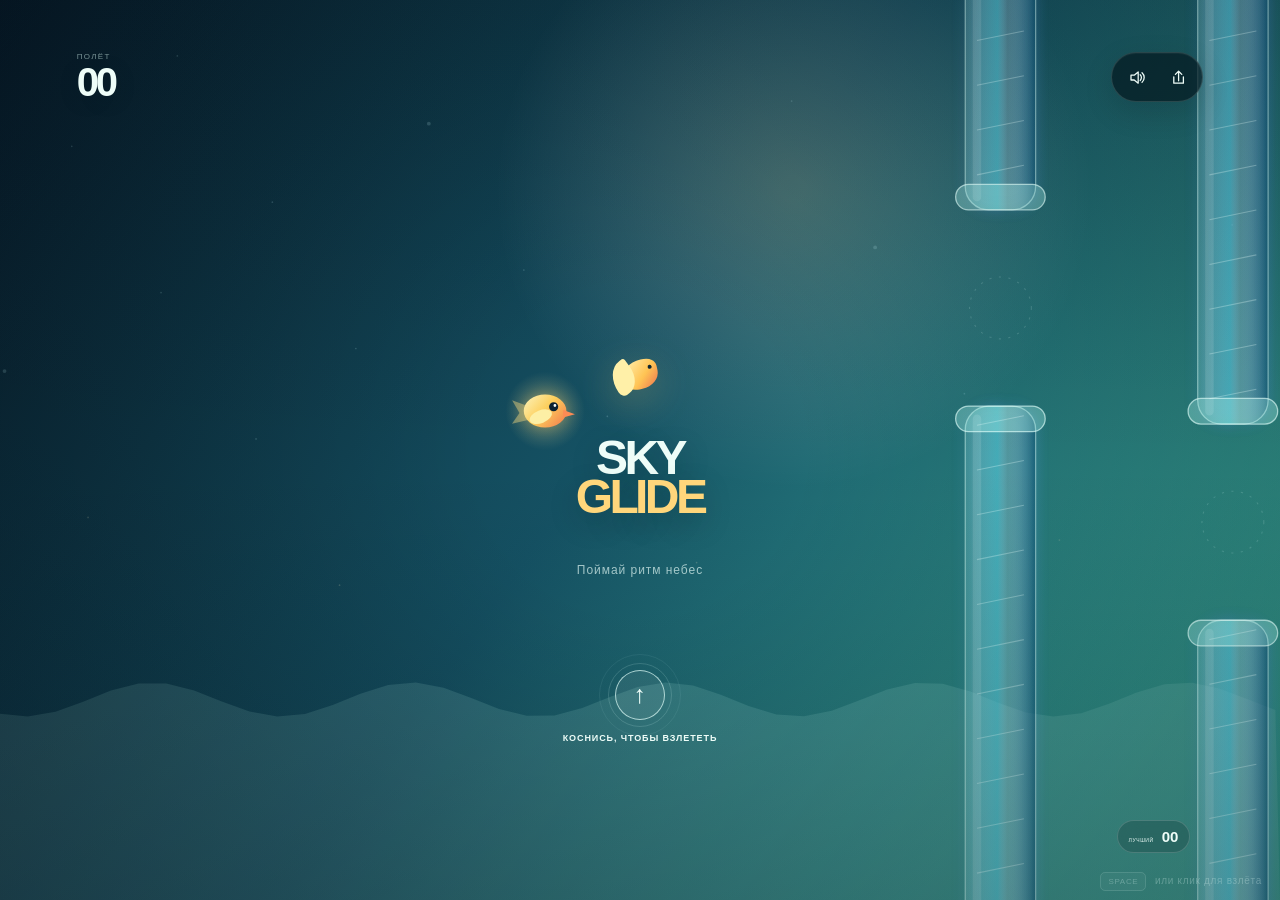
==== commit f3351608: "Publish smoother Skyglide controls" ====
--- a/game/index.html
+++ b/game/index.html
@@ -1,2 +1,2 @@
-<!DOCTYPE html><html lang="ru"><head><meta http-equiv="Content-Security-Policy" content="default-src 'self'; connect-src 'self' https://telegram.org; img-src 'self' data:; font-src 'self' data:; style-src 'self' 'unsafe-inline'; script-src 'self' 'unsafe-inline' https://telegram.org; object-src 'none'; base-uri 'none'; form-action 'self'; upgrade-insecure-requests"><script src="https://telegram.org/js/telegram-web-app.js?63" data-nscript="beforeInteractive"></script><meta charSet="utf-8"/><meta name="viewport" content="width=device-width, initial-scale=1, maximum-scale=1, user-scalable=no"/><link rel="stylesheet" href="/game/_next/static/css/layout.CCaN5z75.css" data-rsc-css-href="/game/_next/static/css/layout.CCaN5z75.css" data-precedence="vite-rsc/importer-resources"/><link rel="modulepreload" fetchPriority="low" href="/game/_next/static/chunks/index-C3uHBUih.js"/><script src="/game/_next/static/chunks/rolldown-runtime-QTnfLwEv.js" type="module" async=""></script><script src="/game/_next/static/chunks/record-BGze3w87.js" type="module" async=""></script><script src="/game/_next/static/chunks/headers-DzAgkowZ.js" type="module" async=""></script><script src="/game/_next/static/chunks/protocol-headers-DZDIybWO.js" type="module" async=""></script><script src="/game/_next/static/chunks/app-elements-DPq2UDnf.js" type="module" async=""></script><script src="/game/_next/static/chunks/hash-B9TVtkv9.js" type="module" async=""></script><script src="/game/_next/static/chunks/framework-T6Pmxeu2.js" type="module" async=""></script><script src="/game/_next/static/chunks/navigation-errors-DIJh66Oi.js" type="module" async=""></script><script src="/game/_next/static/chunks/app-rsc-cache-busting-Dr2lOCLa.js" type="module" async=""></script><script src="/game/_next/static/chunks/app-rsc-render-mode-BuCGntbi.js" type="module" async=""></script><script src="/game/_next/static/chunks/deployment-id-omnKpZ2w.js" type="module" async=""></script><link rel="modulepreload" href="/game/_next/static/chunks/layout-segment-context-Bjw3xG6U.js" crossorigin=""/><link rel="modulepreload" href="/game/_next/static/chunks/script-CHRL9vCu.js" crossorigin=""/><link rel="preload" href="https://telegram.org/js/telegram-web-app.js?63" as="script"/><link rel="modulepreload" href="/game/_next/static/chunks/skyglide-game-DdzHbgsO.js" crossorigin=""/><title>Skyglide — современная one-tap аркада</title><meta name="description" content="Современная аркада на один палец: летите, ставьте личные рекорды и делитесь ими с друзьями."/><meta name="application-name" content="Skyglide"/><meta property="og:title" content="Skyglide — поймай ритм небес"/><meta property="og:description" content="Бесплатная one-tap аркада для браузера и Telegram."/><meta property="og:type" content="website"/><meta property="og:image" content="https://mitrofanbelov.github.io/game/og.png"/><meta property="og:image:width" content="1200"/><meta property="og:image:height" content="630"/><meta property="og:image:alt" content="Skyglide — поймай ритм небес"/><meta name="twitter:card" content="summary_large_image"/><meta name="twitter:title" content="Skyglide — поймай ритм небес"/><meta name="twitter:description" content="Бесплатная one-tap аркада для браузера и Telegram."/><meta name="twitter:image" content="https://mitrofanbelov.github.io/game/og.png"/><link rel="icon" href="/game/icon.svg?ab734bc0ad469c29" sizes="any" type="image/svg+xml"/><meta name="mobile-web-app-capable" content="yes"/><meta name="apple-mobile-web-app-title" content="Skyglide"/><meta name="apple-mobile-web-app-status-bar-style" content="black-translucent"/><meta name="theme-color" content="#071321"/><script>Object.assign(((self[Symbol.for("vinext.navigationRuntime")]??={bootstrap:{routeManifest:null},functions:{}}).bootstrap.rsc??={rsc:[]}),{params:{},nav:{"pathname":"/","searchParams":[]}})</script><link rel="modulepreload" href="/game/_next/static/chunks/index-C3uHBUih.js" />
-</head><body><main class="experience"><section class="game-stage" aria-label="Игровая демо-версия Skyglide"><div class="game-surface" role="application" aria-label="Нажмите, чтобы взлететь. Пробел также управляет героем."><canvas class="game-canvas"></canvas><div class="game-hud"><div class="score-lockup"><span>ПОЛЁТ</span><strong>00</strong></div><div class="hud-actions"><button class="icon-button" aria-label="Выключить звук"><svg viewBox="0 0 24 24" aria-hidden="true"><path d="M5 9v6h4l5 4V5L9 9H5Zm11.5-.6a5 5 0 0 1 0 7.2M18.8 6a8 8 0 0 1 0 12"></path></svg></button><button class="icon-button account-button" aria-label="Поделиться игрой"><svg viewBox="0 0 24 24" aria-hidden="true"><path d="M12 16V4m0 0L8 8m4-4 4 4M6 11v8h12v-8"></path></svg><span class="account-button__label">ДРУЗЬЯ</span></button></div></div><div class="start-overlay"><div class="brand-mark" aria-hidden="true"><span class="brand-wing"></span><span class="brand-core"></span></div><div class="game-title"><span>SKY</span><span>GLIDE</span></div><p>Поймай ритм небес</p><div class="tap-prompt"><span class="tap-rings"><i></i><i></i></span><b>КОСНИСЬ, ЧТОБЫ ВЗЛЕТЕТЬ</b></div><div class="best-pill"><span>ЛУЧШИЙ</span><strong>00</strong></div></div></div><p class="desktop-hint"><kbd>SPACE</kbd> или клик для взлёта</p></section></main><script type="module" src="/game/_next/static/chunks/index-C3uHBUih.js" id="_R_" async=""></script><script>((self[Symbol.for("vinext.navigationRuntime")]??={bootstrap:{routeManifest:null},functions:{}}).bootstrap.rsc??={rsc:[]}).rsc.push("2:I[\"60f387d9e0f4\",[],\"default\",1]\n")</script><script>((self[Symbol.for("vinext.navigationRuntime")]??={bootstrap:{routeManifest:null},functions:{}}).bootstrap.rsc??={rsc:[]}).rsc.push("3:I[\"8c0f216c4604\",[],\"Children\",1]\n")</script><script>((self[Symbol.for("vinext.navigationRuntime")]??={bootstrap:{routeManifest:null},functions:{}}).bootstrap.rsc??={rsc:[]}).rsc.push("4:I[\"593f344dc510\",[],\"GlobalErrorBoundary\",1]\n")</script><script>((self[Symbol.for("vinext.navigationRuntime")]??={bootstrap:{routeManifest:null},functions:{}}).bootstrap.rsc??={rsc:[]}).rsc.push("5:I[\"0b874ad30386\",[],\"default\",1]\n")</script><script>((self[Symbol.for("vinext.navigationRuntime")]??={bootstrap:{routeManifest:null},functions:{}}).bootstrap.rsc??={rsc:[]}).rsc.push("6:I[\"593f344dc510\",[],\"ErrorBoundary\",1]\n")</script><script>((self[Symbol.for("vinext.navigationRuntime")]??={bootstrap:{routeManifest:null},functions:{}}).bootstrap.rsc??={rsc:[]}).rsc.push("7:I[\"15c18cfaeeff\",[],\"LayoutSegmentProvider\",1]\n")</script><script>((self[Symbol.for("vinext.navigationRuntime")]??={bootstrap:{routeManifest:null},functions:{}}).bootstrap.rsc??={rsc:[]}).rsc.push("8:I[\"8c0f216c4604\",[],\"Slot\",1]\n")</script><script>((self[Symbol.for("vinext.navigationRuntime")]??={bootstrap:{routeManifest:null},functions:{}}).bootstrap.rsc??={rsc:[]}).rsc.push("9:I[\"9276801271d6\",[],\"AppRouterScrollTarget\",1]\n")</script><script>((self[Symbol.for("vinext.navigationRuntime")]??={bootstrap:{routeManifest:null},functions:{}}).bootstrap.rsc??={rsc:[]}).rsc.push("a:I[\"593f344dc510\",[],\"RedirectBoundary\",1]\n")</script><script>((self[Symbol.for("vinext.navigationRuntime")]??={bootstrap:{routeManifest:null},functions:{}}).bootstrap.rsc??={rsc:[]}).rsc.push(":HL[\"/game/_next/static/css/layout.CCaN5z75.css\",\"style\"     ]\n")</script><script>((self[Symbol.for("vinext.navigationRuntime")]??={bootstrap:{routeManifest:null},functions:{}}).bootstrap.rsc??={rsc:[]}).rsc.push("0:{\"__route\":\"route:/\",\"__interceptionContext\":null,\"__layoutIds\":[\"layout:/\"],\"__rootLayout\":\"/\",\"__sourcePage\":\"/page\",\"page:/\":\"$L1\",\"layout:/\":[[[[\"$\",\"link\",\"css:/game/_next/static/css/layout.CCaN5z75.css\",{\"rel\":\"stylesheet\",\"precedence\":\"vite-rsc/importer-resources\",\"href\":\"/game/_next/static/css/layout.CCaN5z75.css\",\"data-rsc-css-href\":\"/game/_next/static/css/layout.CCaN5z75.css\"}],\"$undefined\"],[\"$\",\"html\",null,{\"lang\":\"ru\",\"children\":[[\"$\",\"head\",null,{\"children\":[\"$\",\"$L2\",null,{\"src\":\"https://telegram.org/js/telegram-web-app.js?63\",\"strategy\":\"beforeInteractive\"}]}],[\"$\",\"body\",null,{\"children\":[\"$\",\"$L3\",null,{}]}]]}]],null],\"route:/\":[[[\"$\",\"meta\",null,{\"charSet\":\"utf-8\"}],[[\"$\",\"title\",\"0\",{\"children\":\"Skyglide — современная one-tap аркада\"}],[\"$\",\"meta\",\"1\",{\"name\":\"description\",\"content\":\"Современная аркада на один палец: летите, ставьте личные рекорды и делитесь ими с друзьями.\"}],[\"$\",\"meta\",\"2\",{\"name\":\"application-name\",\"content\":\"Skyglide\"}],[\"$\",\"meta\",\"3\",{\"property\":\"og:title\",\"content\":\"Skyglide — поймай ритм небес\"}],[\"$\",\"meta\",\"4\",{\"property\":\"og:description\",\"content\":\"Бесплатная one-tap аркада для браузера и Telegram.\"}],[\"$\",\"meta\",\"5\",{\"property\":\"og:type\",\"content\":\"website\"}],[\"$\",\"meta\",\"6\",{\"property\":\"og:image\",\"content\":\"https://mitrofanbelov.github.io/game/og.png\"}],[\"$\",\"meta\",\"7\",{\"property\":\"og:image:width\",\"content\":\"1200\"}],[\"$\",\"meta\",\"8\",{\"property\":\"og:image:height\",\"content\":\"630\"}],[\"$\",\"meta\",\"9\",{\"property\":\"og:image:alt\",\"content\":\"Skyglide — поймай ритм небес\"}],[\"$\",\"meta\",\"10\",{\"name\":\"twitter:card\",\"content\":\"summary_large_image\"}],[\"$\",\"meta\",\"11\",{\"name\":\"twitter:title\",\"content\":\"Skyglide — поймай ритм небес\"}],[\"$\",\"meta\",\"12\",{\"name\":\"twitter:description\",\"content\":\"Бесплатная one-tap аркада для браузера и Telegram.\"}],[\"$\",\"meta\",\"13\",{\"name\":\"twitter:image\",\"content\":\"https://mitrofanbelov.github.io/game/og.png\"}],[\"$\",\"link\",\"14\",{\"rel\":\"icon\",\"href\":\"/game/icon.svg?ab734bc0ad469c29\",\"sizes\":\"any\",\"type\":\"image/svg+xml\"}],[\"$\",\"meta\",\"15\",{\"name\":\"mobile-web-app-capable\",\"content\":\"yes\"}],[\"$\",\"meta\",\"16\",{\"name\":\"apple-mobile-web-app-title\",\"content\":\"Skyglide\"}],[\"$\",\"meta\",\"17\",{\"name\":\"apple-mobile-web-app-status-bar-style\",\"content\":\"black-translucent\"}]],[[\"$\",\"meta\",\"0\",{\"name\":\"viewport\",\"content\":\"width=device-width, initial-scale=1, maximum-scale=1, user-scalable=no\"}],[\"$\",\"meta\",\"1\",{\"name\":\"theme-color\",\"content\":\"#071321\"}]]],[\"$\",\"$L4\",null,{\"fallback\":\"$5\",\"children\":[\"$\",\"$L6\",null,{\"fallback\":\"$5\",\"children\":[\"$\",\"$L7\",null,{\"providerId\":\"layout:/\",\"segmentMap\":{\"children\":[]},\"children\":[\"$\",\"$L8\",null,{\"id\":\"layout:/\",\"parallelSlots\":\"$undefined\",\"children\":[\"$\",\"$L9\",null,{\"children\":[\"$\",\"$La\",null,{\"children\":[[\"$\",\"$L7\",null,{\"providerId\":\"page:/\",\"segmentMap\":{\"children\":[\"__PAGE__\"]},\"children\":[\"$\",\"$L8\",null,{\"id\":\"page:/\"}]}],null]}]}]}]}]}]}],null,null],\"__layoutFlags\":{\"layout:/\":\"s\"},\"__artifactCompatibility\":{\"schemaVersion\":1,\"graphVersion\":\"app-route-graph:1177fd80f83fa7b0\",\"deploymentVersion\":\"207c867b-1437-402a-b167-4efd74b49d64\",\"appElementsSchemaVersion\":1,\"rscPayloadSchemaVersion\":1,\"rootBoundaryId\":\"/\",\"renderEpoch\":null},\"__renderObservation\":{\"schemaVersion\":1,\"output\":{\"kind\":\"app-rsc\",\"mountedSlotsFingerprint\":null,\"renderEpoch\":null,\"rootBoundaryId\":\"/\",\"routeId\":\"route:/\"},\"completeness\":\"partial\",\"boundaryOutcome\":{\"kind\":\"unknown\"},\"requestApis\":[{\"kind\":\"connection\",\"status\":\"unknown\"},{\"kind\":\"cookies\",\"status\":\"unknown\"},{\"kind\":\"draftMode\",\"status\":\"unknown\"},{\"kind\":\"headers\",\"status\":\"unknown\"},{\"kind\":\"params\",\"status\":\"unknown\"},{\"kind\":\"searchParams\",\"status\":\"unknown\"}],\"dynamicFetches\":[],\"cacheTags\":[\"/\",\"_N_T_/\",\"_N_T_/index\",\"_N_T_/layout\",\"_N_T_/page\"],\"pathTags\":[\"/\"],\"cacheability\":\"unknown\",\"downgrade\":{\"target\":\"freshRender\",\"reasons\":[{\"code\":\"CP_DOWNGRADE_CACHEABILITY_UNKNOWN\",\"target\":\"freshRender\"},{\"code\":\"CP_DOWNGRADE_INCOMPLETE_OBSERVATION\",\"completeness\":\"partial\",\"target\":\"freshRender\"},{\"code\":\"CP_DOWNGRADE_UNKNOWN_REQUEST_API\",\"requestApi\":\"connection\",\"target\":\"freshRender\"},{\"code\":\"CP_DOWNGRADE_UNKNOWN_REQUEST_API\",\"requestApi\":\"cookies\",\"target\":\"freshRender\"},{\"code\":\"CP_DOWNGRADE_UNKNOWN_REQUEST_API\",\"requestApi\":\"draftMode\",\"target\":\"freshRender\"},{\"code\":\"CP_DOWNGRADE_UNKNOWN_REQUEST_API\",\"requestApi\":\"headers\",\"target\":\"freshRender\"},{\"code\":\"CP_DOWNGRADE_UNKNOWN_REQUEST_API\",\"requestApi\":\"params\",\"target\":\"freshRender\"},{\"code\":\"CP_DOWNGRADE_UNKNOWN_REQUEST_API\",\"requestApi\":\"searchParams\",\"target\":\"freshRender\"}],\"fallback\":{\"kind\":\"breakerFallback\",\"code\":\"CP_PRIVATE_DYNAMIC_DOWNGRADE\",\"mode\":\"renderFresh\",\"scope\":\"affectedOutput\",\"fields\":{\"reasonCodes\":[\"CP_DOWNGRADE_CACHEABILITY_UNKNOWN\",\"CP_DOWNGRADE_INCOMPLETE_OBSERVATION\",\"CP_DOWNGRADE_UNKNOWN_REQUEST_API\",\"CP_DOWNGRADE_UNKNOWN_REQUEST_API\",\"CP_DOWNGRADE_UNKNOWN_REQUEST_API\",\"CP_DOWNGRADE_UNKNOWN_REQUEST_API\",\"CP_DOWNGRADE_UNKNOWN_REQUEST_API\",\"CP_DOWNGRADE_UNKNOWN_REQUEST_API\"],\"target\":\"freshRender\"}},\"isPublicCacheCandidate\":false}}}\n")</script><script>((self[Symbol.for("vinext.navigationRuntime")]??={bootstrap:{routeManifest:null},functions:{}}).bootstrap.rsc??={rsc:[]}).rsc.push("b:I[\"786067622be1\",[],\"default\",1]\n")</script><script>((self[Symbol.for("vinext.navigationRuntime")]??={bootstrap:{routeManifest:null},functions:{}}).bootstrap.rsc??={rsc:[]}).rsc.push("1:[\"$\",\"$Lb\",null,{}]\n")</script><script>Object.assign(((self[Symbol.for("vinext.navigationRuntime")]??={bootstrap:{routeManifest:null},functions:{}}).bootstrap.rsc??={rsc:[]}),{"initialCacheKind":"static"});((self[Symbol.for("vinext.navigationRuntime")]??={bootstrap:{routeManifest:null},functions:{}}).bootstrap.rsc??={rsc:[]}).done=true</script></body></html>+<!DOCTYPE html><html lang="ru"><head><meta http-equiv="Content-Security-Policy" content="default-src 'self'; connect-src 'self' https://telegram.org; img-src 'self' data:; font-src 'self' data:; style-src 'self' 'unsafe-inline'; script-src 'self' 'unsafe-inline' https://telegram.org; object-src 'none'; base-uri 'none'; form-action 'self'; upgrade-insecure-requests"><script src="https://telegram.org/js/telegram-web-app.js?63" data-nscript="beforeInteractive"></script><meta charSet="utf-8"/><meta name="viewport" content="width=device-width, initial-scale=1, maximum-scale=1, user-scalable=no"/><link rel="stylesheet" href="/game/_next/static/css/layout.CtHviKzk.css" data-rsc-css-href="/game/_next/static/css/layout.CtHviKzk.css" data-precedence="vite-rsc/importer-resources"/><link rel="modulepreload" fetchPriority="low" href="/game/_next/static/chunks/index-jG5992WE.js"/><script src="/game/_next/static/chunks/rolldown-runtime-QTnfLwEv.js" type="module" async=""></script><script src="/game/_next/static/chunks/record-BGze3w87.js" type="module" async=""></script><script src="/game/_next/static/chunks/headers-DzAgkowZ.js" type="module" async=""></script><script src="/game/_next/static/chunks/protocol-headers-DZDIybWO.js" type="module" async=""></script><script src="/game/_next/static/chunks/app-elements-DPq2UDnf.js" type="module" async=""></script><script src="/game/_next/static/chunks/hash-B9TVtkv9.js" type="module" async=""></script><script src="/game/_next/static/chunks/framework-T6Pmxeu2.js" type="module" async=""></script><script src="/game/_next/static/chunks/navigation-errors-DIJh66Oi.js" type="module" async=""></script><script src="/game/_next/static/chunks/app-rsc-cache-busting-D9fkj25_.js" type="module" async=""></script><script src="/game/_next/static/chunks/app-rsc-render-mode-BuCGntbi.js" type="module" async=""></script><script src="/game/_next/static/chunks/deployment-id-omnKpZ2w.js" type="module" async=""></script><link rel="modulepreload" href="/game/_next/static/chunks/layout-segment-context-B1KqCVCA.js" crossorigin=""/><link rel="modulepreload" href="/game/_next/static/chunks/script-C_8xNKVL.js" crossorigin=""/><link rel="preload" href="https://telegram.org/js/telegram-web-app.js?63" as="script"/><link rel="modulepreload" href="/game/_next/static/chunks/skyglide-game-DW5ZII4Z.js" crossorigin=""/><title>Skyglide — современная one-tap аркада</title><meta name="description" content="Современная аркада на один палец: летите, ставьте личные рекорды и делитесь ими с друзьями."/><meta name="application-name" content="Skyglide"/><meta property="og:title" content="Skyglide — поймай ритм небес"/><meta property="og:description" content="Бесплатная one-tap аркада для браузера и Telegram."/><meta property="og:type" content="website"/><meta property="og:image" content="https://mitrofanbelov.github.io/game/og.png"/><meta property="og:image:width" content="1200"/><meta property="og:image:height" content="630"/><meta property="og:image:alt" content="Skyglide — поймай ритм небес"/><meta name="twitter:card" content="summary_large_image"/><meta name="twitter:title" content="Skyglide — поймай ритм небес"/><meta name="twitter:description" content="Бесплатная one-tap аркада для браузера и Telegram."/><meta name="twitter:image" content="https://mitrofanbelov.github.io/game/og.png"/><link rel="icon" href="/game/icon.svg?ab734bc0ad469c29" sizes="any" type="image/svg+xml"/><meta name="mobile-web-app-capable" content="yes"/><meta name="apple-mobile-web-app-title" content="Skyglide"/><meta name="apple-mobile-web-app-status-bar-style" content="black-translucent"/><meta name="theme-color" content="#071321"/><script>Object.assign(((self[Symbol.for("vinext.navigationRuntime")]??={bootstrap:{routeManifest:null},functions:{}}).bootstrap.rsc??={rsc:[]}),{params:{},nav:{"pathname":"/","searchParams":[]}})</script><link rel="modulepreload" href="/game/_next/static/chunks/index-jG5992WE.js" />
+</head><body><main class="experience"><section class="game-stage" aria-label="Игровая демо-версия Skyglide"><div class="game-surface" role="application" aria-label="Нажмите, чтобы взлететь. Пробел также управляет героем."><canvas class="game-canvas"></canvas><div class="game-hud"><div class="score-lockup"><span>ПОЛЁТ</span><strong>00</strong></div><div class="hud-actions"><button class="icon-button" aria-label="Выключить звук"><svg viewBox="0 0 24 24" aria-hidden="true"><path d="M5 9v6h4l5 4V5L9 9H5Zm11.5-.6a5 5 0 0 1 0 7.2M18.8 6a8 8 0 0 1 0 12"></path></svg></button><button class="icon-button" aria-label="Поделиться игрой"><svg viewBox="0 0 24 24" aria-hidden="true"><path d="M12 16V4m0 0L8 8m4-4 4 4M6 11v8h12v-8"></path></svg></button></div></div><div class="start-overlay"><div class="brand-mark" aria-hidden="true"><span class="brand-wing"></span><span class="brand-core"></span></div><div class="game-title"><span>SKY</span><span>GLIDE</span></div><p>Поймай ритм небес</p><div class="tap-prompt"><span class="tap-rings"><i></i><i></i></span><b>КОСНИСЬ, ЧТОБЫ ВЗЛЕТЕТЬ</b></div><div class="best-pill"><span>ЛУЧШИЙ</span><strong>00</strong></div></div></div><p class="desktop-hint"><kbd>SPACE</kbd> или клик для взлёта</p></section></main><script type="module" src="/game/_next/static/chunks/index-jG5992WE.js" id="_R_" async=""></script><script>((self[Symbol.for("vinext.navigationRuntime")]??={bootstrap:{routeManifest:null},functions:{}}).bootstrap.rsc??={rsc:[]}).rsc.push("2:I[\"60f387d9e0f4\",[],\"default\",1]\n")</script><script>((self[Symbol.for("vinext.navigationRuntime")]??={bootstrap:{routeManifest:null},functions:{}}).bootstrap.rsc??={rsc:[]}).rsc.push("3:I[\"8c0f216c4604\",[],\"Children\",1]\n")</script><script>((self[Symbol.for("vinext.navigationRuntime")]??={bootstrap:{routeManifest:null},functions:{}}).bootstrap.rsc??={rsc:[]}).rsc.push("4:I[\"593f344dc510\",[],\"GlobalErrorBoundary\",1]\n")</script><script>((self[Symbol.for("vinext.navigationRuntime")]??={bootstrap:{routeManifest:null},functions:{}}).bootstrap.rsc??={rsc:[]}).rsc.push("5:I[\"0b874ad30386\",[],\"default\",1]\n")</script><script>((self[Symbol.for("vinext.navigationRuntime")]??={bootstrap:{routeManifest:null},functions:{}}).bootstrap.rsc??={rsc:[]}).rsc.push("6:I[\"593f344dc510\",[],\"ErrorBoundary\",1]\n")</script><script>((self[Symbol.for("vinext.navigationRuntime")]??={bootstrap:{routeManifest:null},functions:{}}).bootstrap.rsc??={rsc:[]}).rsc.push("7:I[\"15c18cfaeeff\",[],\"LayoutSegmentProvider\",1]\n")</script><script>((self[Symbol.for("vinext.navigationRuntime")]??={bootstrap:{routeManifest:null},functions:{}}).bootstrap.rsc??={rsc:[]}).rsc.push("8:I[\"8c0f216c4604\",[],\"Slot\",1]\n")</script><script>((self[Symbol.for("vinext.navigationRuntime")]??={bootstrap:{routeManifest:null},functions:{}}).bootstrap.rsc??={rsc:[]}).rsc.push("9:I[\"9276801271d6\",[],\"AppRouterScrollTarget\",1]\n")</script><script>((self[Symbol.for("vinext.navigationRuntime")]??={bootstrap:{routeManifest:null},functions:{}}).bootstrap.rsc??={rsc:[]}).rsc.push("a:I[\"593f344dc510\",[],\"RedirectBoundary\",1]\n")</script><script>((self[Symbol.for("vinext.navigationRuntime")]??={bootstrap:{routeManifest:null},functions:{}}).bootstrap.rsc??={rsc:[]}).rsc.push(":HL[\"/game/_next/static/css/layout.CtHviKzk.css\",\"style\"     ]\n")</script><script>((self[Symbol.for("vinext.navigationRuntime")]??={bootstrap:{routeManifest:null},functions:{}}).bootstrap.rsc??={rsc:[]}).rsc.push("0:{\"__route\":\"route:/\",\"__interceptionContext\":null,\"__layoutIds\":[\"layout:/\"],\"__rootLayout\":\"/\",\"__sourcePage\":\"/page\",\"page:/\":\"$L1\",\"layout:/\":[[[[\"$\",\"link\",\"css:/game/_next/static/css/layout.CtHviKzk.css\",{\"rel\":\"stylesheet\",\"precedence\":\"vite-rsc/importer-resources\",\"href\":\"/game/_next/static/css/layout.CtHviKzk.css\",\"data-rsc-css-href\":\"/game/_next/static/css/layout.CtHviKzk.css\"}],\"$undefined\"],[\"$\",\"html\",null,{\"lang\":\"ru\",\"children\":[[\"$\",\"head\",null,{\"children\":[\"$\",\"$L2\",null,{\"src\":\"https://telegram.org/js/telegram-web-app.js?63\",\"strategy\":\"beforeInteractive\"}]}],[\"$\",\"body\",null,{\"children\":[\"$\",\"$L3\",null,{}]}]]}]],null],\"route:/\":[[[\"$\",\"meta\",null,{\"charSet\":\"utf-8\"}],[[\"$\",\"title\",\"0\",{\"children\":\"Skyglide — современная one-tap аркада\"}],[\"$\",\"meta\",\"1\",{\"name\":\"description\",\"content\":\"Современная аркада на один палец: летите, ставьте личные рекорды и делитесь ими с друзьями.\"}],[\"$\",\"meta\",\"2\",{\"name\":\"application-name\",\"content\":\"Skyglide\"}],[\"$\",\"meta\",\"3\",{\"property\":\"og:title\",\"content\":\"Skyglide — поймай ритм небес\"}],[\"$\",\"meta\",\"4\",{\"property\":\"og:description\",\"content\":\"Бесплатная one-tap аркада для браузера и Telegram.\"}],[\"$\",\"meta\",\"5\",{\"property\":\"og:type\",\"content\":\"website\"}],[\"$\",\"meta\",\"6\",{\"property\":\"og:image\",\"content\":\"https://mitrofanbelov.github.io/game/og.png\"}],[\"$\",\"meta\",\"7\",{\"property\":\"og:image:width\",\"content\":\"1200\"}],[\"$\",\"meta\",\"8\",{\"property\":\"og:image:height\",\"content\":\"630\"}],[\"$\",\"meta\",\"9\",{\"property\":\"og:image:alt\",\"content\":\"Skyglide — поймай ритм небес\"}],[\"$\",\"meta\",\"10\",{\"name\":\"twitter:card\",\"content\":\"summary_large_image\"}],[\"$\",\"meta\",\"11\",{\"name\":\"twitter:title\",\"content\":\"Skyglide — поймай ритм небес\"}],[\"$\",\"meta\",\"12\",{\"name\":\"twitter:description\",\"content\":\"Бесплатная one-tap аркада для браузера и Telegram.\"}],[\"$\",\"meta\",\"13\",{\"name\":\"twitter:image\",\"content\":\"https://mitrofanbelov.github.io/game/og.png\"}],[\"$\",\"link\",\"14\",{\"rel\":\"icon\",\"href\":\"/game/icon.svg?ab734bc0ad469c29\",\"sizes\":\"any\",\"type\":\"image/svg+xml\"}],[\"$\",\"meta\",\"15\",{\"name\":\"mobile-web-app-capable\",\"content\":\"yes\"}],[\"$\",\"meta\",\"16\",{\"name\":\"apple-mobile-web-app-title\",\"content\":\"Skyglide\"}],[\"$\",\"meta\",\"17\",{\"name\":\"apple-mobile-web-app-status-bar-style\",\"content\":\"black-translucent\"}]],[[\"$\",\"meta\",\"0\",{\"name\":\"viewport\",\"content\":\"width=device-width, initial-scale=1, maximum-scale=1, user-scalable=no\"}],[\"$\",\"meta\",\"1\",{\"name\":\"theme-color\",\"content\":\"#071321\"}]]],[\"$\",\"$L4\",null,{\"fallback\":\"$5\",\"children\":[\"$\",\"$L6\",null,{\"fallback\":\"$5\",\"children\":[\"$\",\"$L7\",null,{\"providerId\":\"layout:/\",\"segmentMap\":{\"children\":[]},\"children\":[\"$\",\"$L8\",null,{\"id\":\"layout:/\",\"parallelSlots\":\"$undefined\",\"children\":[\"$\",\"$L9\",null,{\"children\":[\"$\",\"$La\",null,{\"children\":[[\"$\",\"$L7\",null,{\"providerId\":\"page:/\",\"segmentMap\":{\"children\":[\"__PAGE__\"]},\"children\":[\"$\",\"$L8\",null,{\"id\":\"page:/\"}]}],null]}]}]}]}]}]}],null,null],\"__layoutFlags\":{\"layout:/\":\"s\"},\"__artifactCompatibility\":{\"schemaVersion\":1,\"graphVersion\":\"app-route-graph:1177fd80f83fa7b0\",\"deploymentVersion\":\"2135baf2-a58e-447c-a9ae-79e00dff8018\",\"appElementsSchemaVersion\":1,\"rscPayloadSchemaVersion\":1,\"rootBoundaryId\":\"/\",\"renderEpoch\":null},\"__renderObservation\":{\"schemaVersion\":1,\"output\":{\"kind\":\"app-rsc\",\"mountedSlotsFingerprint\":null,\"renderEpoch\":null,\"rootBoundaryId\":\"/\",\"routeId\":\"route:/\"},\"completeness\":\"partial\",\"boundaryOutcome\":{\"kind\":\"unknown\"},\"requestApis\":[{\"kind\":\"connection\",\"status\":\"unknown\"},{\"kind\":\"cookies\",\"status\":\"unknown\"},{\"kind\":\"draftMode\",\"status\":\"unknown\"},{\"kind\":\"headers\",\"status\":\"unknown\"},{\"kind\":\"params\",\"status\":\"unknown\"},{\"kind\":\"searchParams\",\"status\":\"unknown\"}],\"dynamicFetches\":[],\"cacheTags\":[\"/\",\"_N_T_/\",\"_N_T_/index\",\"_N_T_/layout\",\"_N_T_/page\"],\"pathTags\":[\"/\"],\"cacheability\":\"unknown\",\"downgrade\":{\"target\":\"freshRender\",\"reasons\":[{\"code\":\"CP_DOWNGRADE_CACHEABILITY_UNKNOWN\",\"target\":\"freshRender\"},{\"code\":\"CP_DOWNGRADE_INCOMPLETE_OBSERVATION\",\"completeness\":\"partial\",\"target\":\"freshRender\"},{\"code\":\"CP_DOWNGRADE_UNKNOWN_REQUEST_API\",\"requestApi\":\"connection\",\"target\":\"freshRender\"},{\"code\":\"CP_DOWNGRADE_UNKNOWN_REQUEST_API\",\"requestApi\":\"cookies\",\"target\":\"freshRender\"},{\"code\":\"CP_DOWNGRADE_UNKNOWN_REQUEST_API\",\"requestApi\":\"draftMode\",\"target\":\"freshRender\"},{\"code\":\"CP_DOWNGRADE_UNKNOWN_REQUEST_API\",\"requestApi\":\"headers\",\"target\":\"freshRender\"},{\"code\":\"CP_DOWNGRADE_UNKNOWN_REQUEST_API\",\"requestApi\":\"params\",\"target\":\"freshRender\"},{\"code\":\"CP_DOWNGRADE_UNKNOWN_REQUEST_API\",\"requestApi\":\"searchParams\",\"target\":\"freshRender\"}],\"fallback\":{\"kind\":\"breakerFallback\",\"code\":\"CP_PRIVATE_DYNAMIC_DOWNGRADE\",\"mode\":\"renderFresh\",\"scope\":\"affectedOutput\",\"fields\":{\"reasonCodes\":[\"CP_DOWNGRADE_CACHEABILITY_UNKNOWN\",\"CP_DOWNGRADE_INCOMPLETE_OBSERVATION\",\"CP_DOWNGRADE_UNKNOWN_REQUEST_API\",\"CP_DOWNGRADE_UNKNOWN_REQUEST_API\",\"CP_DOWNGRADE_UNKNOWN_REQUEST_API\",\"CP_DOWNGRADE_UNKNOWN_REQUEST_API\",\"CP_DOWNGRADE_UNKNOWN_REQUEST_API\",\"CP_DOWNGRADE_UNKNOWN_REQUEST_API\"],\"target\":\"freshRender\"}},\"isPublicCacheCandidate\":false}}}\n")</script><script>((self[Symbol.for("vinext.navigationRuntime")]??={bootstrap:{routeManifest:null},functions:{}}).bootstrap.rsc??={rsc:[]}).rsc.push("b:I[\"786067622be1\",[],\"default\",1]\n")</script><script>((self[Symbol.for("vinext.navigationRuntime")]??={bootstrap:{routeManifest:null},functions:{}}).bootstrap.rsc??={rsc:[]}).rsc.push("1:[\"$\",\"$Lb\",null,{}]\n")</script><script>Object.assign(((self[Symbol.for("vinext.navigationRuntime")]??={bootstrap:{routeManifest:null},functions:{}}).bootstrap.rsc??={rsc:[]}),{"initialCacheKind":"static"});((self[Symbol.for("vinext.navigationRuntime")]??={bootstrap:{routeManifest:null},functions:{}}).bootstrap.rsc??={rsc:[]}).done=true</script></body></html>
--- a/game/_next/static/css/layout.CtHviKzk.css
+++ b/game/_next/static/css/layout.CtHviKzk.css
@@ -0,0 +1 @@
+:root{--ink:#eefdf8;--muted:#dcf4f094;--mint:#74efd5;--amber:#ffd579;--deep:#050d15}*{box-sizing:border-box}html,body{background:var(--deep);width:100%;height:100%;min-height:100%;color:var(--ink);-webkit-font-smoothing:antialiased;overscroll-behavior:none;margin:0;font-family:Avenir Next,SF Pro Text,-apple-system,BlinkMacSystemFont,Segoe UI,sans-serif}button{font:inherit;-webkit-tap-highlight-color:transparent}.experience{width:100%;height:var(--tg-viewport-stable-height,100svh);min-height:var(--tg-viewport-stable-height,100svh);isolation:isolate;background:#071925;position:relative;overflow:hidden}.story-panel{max-width:360px}.story-panel--right{justify-self:start}.status-pill{color:#baeee694;letter-spacing:.14em;align-items:center;gap:9px;font-family:SF Pro Rounded,Avenir Next,-apple-system,BlinkMacSystemFont,sans-serif;font-size:9px;font-weight:600;display:flex}.story-panel>p{max-width:330px;color:var(--muted);margin:0;font-size:14px;line-height:1.7}.game-stage{width:100%;min-width:0;height:100%;display:flex;position:relative;overflow:hidden}.game-surface{cursor:pointer;touch-action:manipulation;-webkit-user-select:none;user-select:none;-webkit-tap-highlight-color:transparent;background:#0b2632;outline:none;width:100%;height:100%;position:relative;overflow:hidden}.game-canvas{width:100%;height:100%;display:block}.game-hud{z-index:5;pointer-events:none;justify-content:space-between;align-items:flex-start;display:flex;position:absolute;top:5.8%;left:6%;right:6%}.score-lockup{flex-direction:column;display:flex}.score-lockup span{color:#e0fff985;letter-spacing:.16em;font-family:Unbounded,sans-serif;font-size:clamp(5px,1.2vh,8px)}.score-lockup strong{letter-spacing:-.08em;text-shadow:0 4px 18px #031d234d;font-family:Unbounded,sans-serif;font-size:clamp(23px,5.2vh,40px);line-height:1.05}.hud-actions{pointer-events:auto;background:#04181fb3;border:1px solid #e6fff924;border-radius:999px;gap:2px;padding:4px;display:flex;box-shadow:0 10px 30px #00080e24,inset 0 1px #ffffff0a}.icon-button{aspect-ratio:1;width:clamp(34px,4.6vh,40px);color:var(--ink);cursor:pointer;background:0 0;border:0;border-radius:50%;place-items:center;padding:0;display:grid}:is(.icon-button:hover,.icon-button:focus-visible){color:var(--mint);background:#74efd517;outline:none}.icon-button:active{transform:translateY(1px)}.icon-button svg{fill:none;stroke:currentColor;stroke-width:1.6px;stroke-linecap:round;stroke-linejoin:round;width:48%}.start-overlay{z-index:4;text-align:center;pointer-events:none;background:linear-gradient(#030e1814,#0000 52%,#030e182e);flex-direction:column;align-items:center;padding-top:18%;display:flex;position:absolute;inset:0}.arming-overlay{z-index:11;-webkit-backdrop-filter:blur(10px);pointer-events:none;background:#030d156b;flex-direction:column;justify-content:center;align-items:center;gap:10px;display:flex;position:absolute;inset:0}.arming-overlay b{letter-spacing:.13em;font-family:Unbounded,sans-serif;font-size:clamp(7px,1.25vh,10px)}.arming-overlay small{color:#e2f9f47a;font-size:clamp(8px,1.3vh,11px)}.arming-spinner{aspect-ratio:1;border:2px solid #74efd52e;border-top-color:var(--mint);border-radius:50%;width:34px;margin-bottom:5px;animation:.75s linear infinite arm-run}@keyframes arm-run{to{transform:rotate(360deg)}}.brand-mark{filter:drop-shadow(0 10px 18px #ffce643d);width:clamp(38px,7.2vh,58px);height:clamp(38px,7.2vh,58px);margin-top:9%;position:relative}.brand-core{background:linear-gradient(135deg,#fff4b8,#ffc454 58%,#ed7150);border-radius:65% 35% 56% 44%;position:absolute;inset:25% 19%;transform:rotate(-12deg)}.brand-wing{z-index:2;background:#fff0a8;border-radius:90% 10% 75% 25%;width:42%;height:55%;position:absolute;top:29%;left:0;transform:rotate(-36deg)}.brand-core:after{content:"";aspect-ratio:1;background:#0d2632;border-radius:50%;width:13%;position:absolute;top:23%;right:13%}.game-title{letter-spacing:-.075em;text-shadow:0 10px 28px #06182147;flex-direction:column;margin-top:2.8%;font-family:Unbounded,sans-serif;font-size:clamp(29px,6.3vh,48px);font-weight:700;line-height:.81;display:flex}.game-title span:last-child{color:#ffd67b}.start-overlay>p{color:#ebfffba8;letter-spacing:.08em;margin:3.6% 0 0;font-size:clamp(8px,1.7vh,12px)}.tap-prompt{letter-spacing:.1em;flex-direction:column;align-items:center;gap:13px;font-family:Unbounded,sans-serif;font-size:clamp(6px,1.22vh,9px);display:flex;position:absolute;bottom:17.5%}.tap-rings{aspect-ratio:1;background:#ffffff12;border:1px solid #e2fffab3;border-radius:50%;width:clamp(38px,6.5vh,50px);animation:1.9s ease-out infinite pulse;display:block;position:relative}.tap-rings:after{content:"↑";place-items:center;font-size:clamp(16px,3vh,25px);display:grid;position:absolute;inset:0}.tap-rings i{border:1px solid #d6fff829;border-radius:50%;position:absolute;inset:-8px}.tap-rings i:last-child{opacity:.45;inset:-17px}@keyframes pulse{50%{transform:scale(1.07);box-shadow:0 0 34px #83f5da26}}.best-pill{-webkit-backdrop-filter:blur(10px);backdrop-filter:blur(10px);background:#05161c33;border:1px solid #ffffff29;border-radius:999px;align-items:baseline;gap:8px;padding:7px 11px;display:flex;position:absolute;bottom:5.2%;right:7%}.best-pill span{letter-spacing:.12em;font-family:Unbounded,sans-serif;font-size:5px}.best-pill strong{font-family:Unbounded,sans-serif;font-size:clamp(10px,2vh,15px)}.pause-overlay,.result-overlay{z-index:12;cursor:default;background:#030d1575;flex-direction:column;justify-content:center;align-items:center;padding:8%;display:flex;position:absolute;inset:0}.pause-overlay>span,.result-kicker{color:var(--mint);letter-spacing:.17em;font-family:Unbounded,sans-serif;font-size:clamp(6px,1.25vh,9px)}.pause-overlay h2{letter-spacing:-.07em;text-align:center;margin:4% 0 10%;font-family:Unbounded,sans-serif;font-size:clamp(29px,5.5vh,45px);line-height:1.05}.pause-overlay button{color:#09201f;background:var(--mint);cursor:pointer;border:0;border-radius:999px;width:70%;padding:13px 18px;font-size:clamp(10px,1.7vh,13px);font-weight:800}.pause-overlay button i{float:right;font-style:normal}.result-overlay{background:linear-gradient(#020c153d,#030f18e6 48%),#030d1533;justify-content:center;animation:.36s ease-out reveal-result}.result-panel{flex-direction:column;align-items:center;width:min(100%,440px);display:flex}@keyframes reveal-result{0%{opacity:0;transform:translateY(12px)}}.result-score{letter-spacing:-.1em;text-shadow:0 16px 40px #00000045;margin:2.2% 0 4%;font-family:Unbounded,sans-serif;font-size:clamp(78px,17vh,132px);font-weight:600;line-height:.95}.result-meta{border-block:1px solid #dafff824;grid-template-columns:repeat(3,1fr);width:100%;margin-bottom:6%;display:grid}.result-meta>div{border-right:1px solid #dafff81f;flex-direction:column;align-items:center;gap:4px;padding:4.5% 2%;display:flex}.result-meta>div:last-child{border:0}.result-meta span{color:#e0fff97a;letter-spacing:.12em;font-family:Unbounded,sans-serif;font-size:clamp(5px,1vh,7px)}.result-meta strong{font-family:Unbounded,sans-serif;font-size:clamp(13px,2.5vh,19px)}.primary-action,.share-action{cursor:pointer;border:0;width:100%}.primary-action{color:#0b201e;background:linear-gradient(90deg,#85f3da,#ffd77d);border-radius:999px;padding:4.5% 6%;font-family:Unbounded,sans-serif;font-size:clamp(9px,1.6vh,12px);font-weight:700}.primary-action span{float:right;font-size:1.2em}.share-action{color:#e7fffab8;background:0 0;padding:4%;font-size:clamp(9px,1.5vh,12px);font-weight:700}.result-panel>p{color:#e7fffa57;margin:2% 0 0;font-size:clamp(6px,1.1vh,8px)}.save-state{color:#e7fffa8a;min-height:14px;margin-top:5px;font-size:clamp(7px,1.15vh,9px)}.save-state--saved{color:var(--mint)}.save-state--rejected{color:#ff9b89}.share-notice{color:var(--amber);margin-top:4px;font-size:clamp(7px,1.15vh,9px)}.player-overlay{z-index:30;color:var(--ink);cursor:default;overscroll-behavior:contain;touch-action:pan-y;-webkit-user-select:text;user-select:text;background:radial-gradient(circle at 84% 10%,#6fefd124,#0000 28%),linear-gradient(160deg,#05141ffa,#030b14fe);padding:max(66px,10%) 7% max(38px,7%);position:absolute;inset:0;overflow-y:auto}.player-overlay__header{justify-content:space-between;align-items:flex-start;gap:18px;display:flex}.player-overlay__header span,.auth-form label>span,.leaderboard__title,.player-card span{color:#b7f0e685;letter-spacing:.14em;font-family:SF Pro Rounded,Avenir Next,-apple-system,BlinkMacSystemFont,sans-serif;font-size:clamp(7px,1.2vh,9px);font-weight:700}.player-overlay__header h2{letter-spacing:-.055em;margin:8px 0 0;font-family:SF Pro Rounded,Avenir Next,-apple-system,BlinkMacSystemFont,sans-serif;font-size:clamp(22px,4.2vh,33px);line-height:1.06}.player-overlay__intro{color:#dcf4f09e;max-width:270px;margin:12px 0 0;font-size:clamp(11px,1.65vh,13px);line-height:1.55}.close-button{width:38px;height:38px;color:var(--ink);cursor:pointer;background:#ffffff0a;border:1px solid #e6fff929;border-radius:50%;flex:none;padding:0 0 3px;font-size:26px;font-weight:300;line-height:1}.auth-tabs{background:#ffffff0a;border:1px solid #c6f8ef30;border-radius:16px;grid-template-columns:1fr 1fr;gap:4px;margin-top:7%;padding:5px;display:grid}.auth-tabs button{color:#ebfffa80;cursor:pointer;background:0 0;border:0;border-radius:11px;min-height:45px;padding:10px 8px;font-size:clamp(10px,1.55vh,12px);font-weight:700}.auth-tabs button.is-active{color:#09201f;background:var(--mint)}.auth-tabs button:last-child{grid-column:1/-1;min-height:36px}.auth-form{background:linear-gradient(145deg,#74efd513,#ffffff06),#020d1557;border:1px solid #74efd533;border-radius:20px;gap:15px;margin-top:5%;padding:16px;display:grid;box-shadow:inset 0 1px #ffffff0b}.auth-form label{gap:9px;display:grid}.auth-form label>span{color:#e5fff9d1;letter-spacing:.08em;font-size:clamp(10px,1.45vh,12px)}.auth-form input{width:100%;min-height:56px;color:var(--ink);-webkit-user-select:text;user-select:text;background:#eefffb13;border:1.5px solid #cafcf257;border-radius:14px;outline:0;padding:14px 16px;font-size:max(17px,2vh);box-shadow:inset 0 1px #ffffff0d}.auth-form input::placeholder{color:#dcf4f057}.auth-form input:focus{border-color:var(--mint);background:#eefffb1c;box-shadow:0 0 0 4px #74efd51f,0 10px 34px #0e7d701f}.auth-submit,.community-action{color:#09201f;background:linear-gradient(90deg, var(--mint), var(--amber));cursor:pointer;border:0;border-radius:999px;width:100%;min-height:54px;padding:15px 18px;font-size:14px;font-weight:800}.auth-submit:disabled{cursor:wait;opacity:.62}.turnstile-challenge{border-radius:12px;min-height:65px;overflow:hidden}.auth-form .turnstile-status{color:#b7f0e680;margin-top:-8px}.turnstile-unavailable{color:#ffd779b8;text-align:center;background:#ffd77909;border:1px solid #ffd77921;border-radius:12px;margin:0;padding:10px 12px;font-size:10px;line-height:1.4}.auth-form small{color:#e3f9f55c;text-align:center;font-size:9px;line-height:1.45}.auth-form small a{color:var(--mint)}.player-notice{color:var(--amber);text-align:center;margin:12px 0 0;font-size:10px;line-height:1.4}.player-card{background:#74efd50e;border:1px solid #74efd52e;border-radius:16px;justify-content:space-between;align-items:center;gap:18px;margin-top:8%;padding:14px;display:flex}.player-card>div{flex-direction:column;gap:3px;display:flex}.player-card strong{font-family:SF Pro Rounded,Avenir Next,-apple-system,BlinkMacSystemFont,sans-serif;font-size:30px}.player-card button{color:#ebfffa9e;cursor:pointer;background:0 0;border:1px solid #ebfffa24;border-radius:999px;padding:8px 12px;font-size:10px}.player-card__actions{flex-wrap:wrap;justify-content:flex-end;gap:7px;display:flex}.player-card .danger-button{color:#ffaaaabd;border-color:#ff808033}.player-card button:disabled{cursor:wait;opacity:.6}.leaderboard{border-top:1px solid #c3f7ed1f;margin-top:8%}.leaderboard__title{justify-content:space-between;padding:13px 0 8px;display:flex}.leaderboard__title i{color:var(--mint);font-style:normal}.leaderboard ol{margin:0;padding:0;list-style:none}.leaderboard li{border-bottom:1px solid #c3f7ed14;grid-template-columns:27px minmax(0,1fr) auto;align-items:center;gap:9px;padding:8px 0;display:grid}.leaderboard li>span{color:#c6f5ec57;font-size:9px}.leaderboard li b{text-overflow:ellipsis;white-space:nowrap;font-size:11px;overflow:hidden}.leaderboard li strong{color:var(--amber);font-family:SF Pro Rounded,Avenir Next,-apple-system,BlinkMacSystemFont,sans-serif;font-size:14px}.leaderboard__empty{color:#e0f8f36b;margin:10px 0;font-size:11px;line-height:1.5}.community-panel .leaderboard{margin-top:28px}.personal-best-card{background:radial-gradient(circle at 90% 15%,#ffd57921,#0000 42%),#74efd50b;border:1px solid #74efd52b;border-radius:18px;gap:7px;margin-top:28px;padding:19px;display:grid}.personal-best-card span{color:#b7f0e685;letter-spacing:.14em;font-size:9px;font-weight:700}.personal-best-card strong{color:var(--amber);letter-spacing:-.08em;font-family:Unbounded,sans-serif;font-size:54px;line-height:1}.personal-best-card small,.sidebar-notice{color:#e2f9f47a;font-size:10px}.sidebar-notice{text-align:center;color:var(--amber)!important;margin-top:10px!important}.community-action{min-height:58px;margin-top:20px;font-size:15px}.community-action span{float:right}.security-note{background:#74efd509;border:1px solid #74efd51f;border-radius:13px;flex-direction:column;gap:5px;margin-top:17px;padding:13px;display:flex}.security-note b{color:var(--mint);font-size:10px}.security-note span{color:#e2f9f46b;font-size:9px;line-height:1.5}.desktop-hint{z-index:8;right:max(18px, env(safe-area-inset-right));bottom:max(14px, env(safe-area-inset-bottom));color:#d5efeb52;letter-spacing:.07em;margin:0;font-size:10px;position:absolute}.desktop-hint kbd{background:#ffffff09;border:1px solid #d5efeb24;border-radius:5px;margin-right:5px;padding:4px 7px;font-family:inherit;font-size:8px}.status-pill{background:#6fefd10a;border:1px solid #82efd626;border-radius:999px;padding:9px 12px;display:inline-flex}.status-pill i{background:var(--mint);width:6px;height:6px;box-shadow:0 0 10px var(--mint);border-radius:50%}.story-panel h2{letter-spacing:-.06em;margin:24px 0 14px;font-family:Unbounded,sans-serif;font-size:clamp(23px,2.2vw,34px);line-height:1.1}.release-list{border-top:1px solid #b2eee41f;margin:38px 0 26px;padding:0;list-style:none}.release-list li{color:#e5fbf761;border-bottom:1px solid #b2eee41f;grid-template-columns:25px 1fr auto;align-items:center;gap:12px;padding:14px 0;display:grid}.release-list li>span{font-family:Unbounded,sans-serif;font-size:8px}.release-list li div{flex-direction:column;gap:2px;display:flex}.release-list li b{font-size:12px}.release-list li em{font-size:9px;font-style:normal}.release-list li>i{color:var(--mint);font-family:Unbounded,sans-serif;font-size:7px;font-style:normal}.release-list li.is-active{color:var(--ink)}.monetization-note{background:#ffd77909;border:1px solid #ffd77929;border-radius:14px;align-items:flex-start;gap:13px;padding:15px;display:flex}.monetization-note svg{fill:none;stroke:var(--amber);stroke-width:1.5px;flex:0 0 19px}.monetization-note div{flex-direction:column;gap:4px;display:flex}.monetization-note b{color:var(--amber);font-family:Unbounded,sans-serif;font-size:8px}.monetization-note span{color:#e7f7f478;font-size:10px;line-height:1.45}@media (max-width:820px){.experience{background:#071925}.story-panel,.desktop-hint{display:none}.game-hud{top:max(4.5%, calc(env(safe-area-inset-top) + var(--tg-content-safe-area-inset-top,0px) + 18px))}.result-overlay{padding-bottom:max(7%, calc(env(safe-area-inset-bottom) + 18px));justify-content:flex-end}}@media (prefers-reduced-motion:reduce){.tap-rings,.result-overlay{animation:none}}.legal-page{width:min(720px,100% - 40px);margin:0 auto;padding:max(48px,8vh) 0 80px}.legal-page__back{color:var(--mint);font-size:13px;text-decoration:none}.legal-page__eyebrow{color:#baeee694;letter-spacing:.16em;margin-top:64px;font-size:10px;font-weight:700;display:block}.legal-page h1{letter-spacing:-.06em;max-width:620px;margin:16px 0 26px;font-family:SF Pro Rounded,Avenir Next,-apple-system,BlinkMacSystemFont,sans-serif;font-size:clamp(38px,7vw,68px);line-height:.98}.legal-page>p,.legal-page section p{color:var(--muted);font-size:15px;line-height:1.75}.legal-page section{border-top:1px solid #b2eee41f;margin-top:42px;padding-top:22px}.legal-page h2{margin:0 0 8px;font-size:20px}.legal-page .legal-page__note{color:#ffdc90a8;background:#ffd57909;border:1px solid #ffd57924;border-radius:16px;margin-top:48px;padding:18px;font-size:12px}
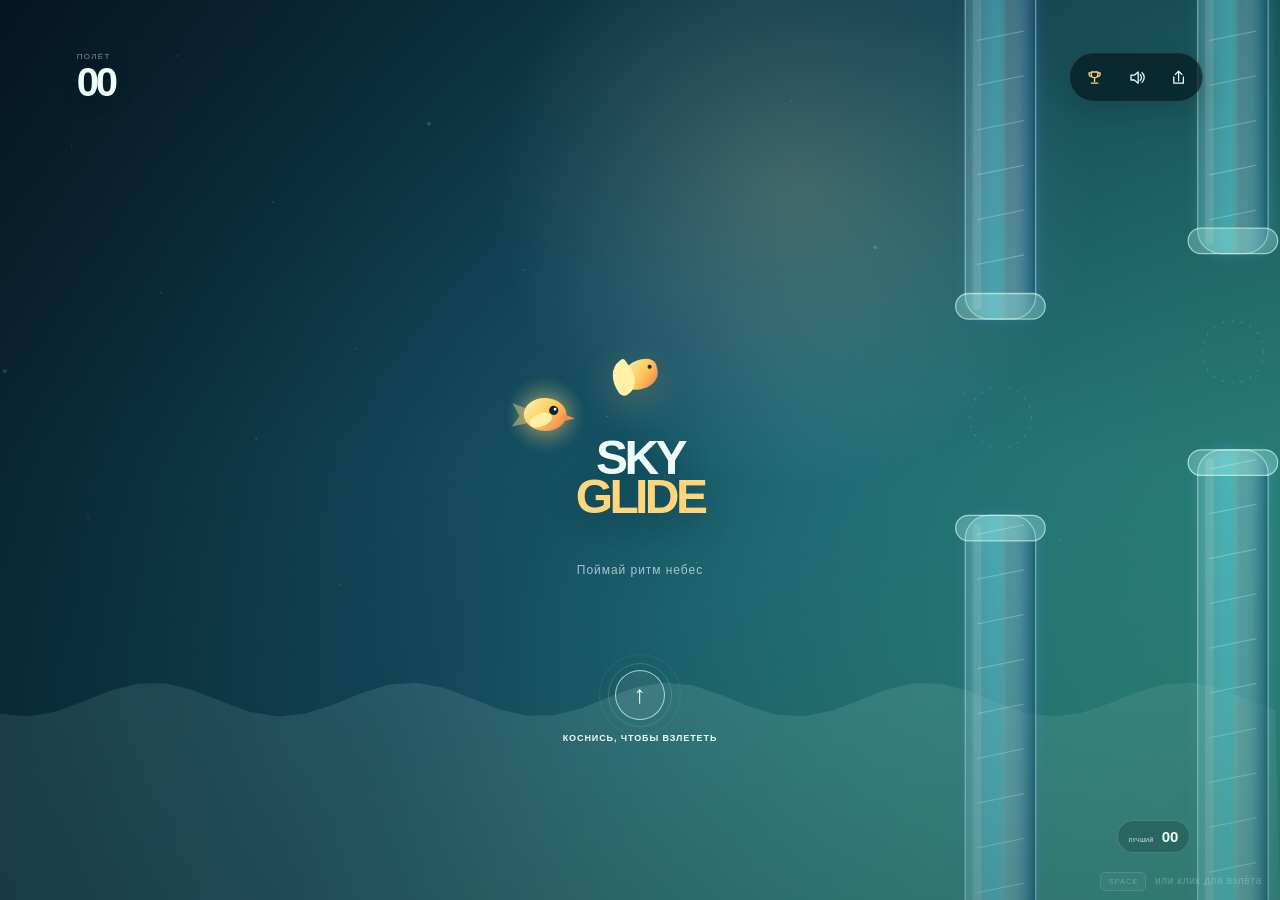
==== commit 072fa861: "Publish global leaderboard UI" ====
--- a/game/index.html
+++ b/game/index.html
@@ -1,2 +1,2 @@
-<!DOCTYPE html><html lang="ru"><head><meta http-equiv="Content-Security-Policy" content="default-src 'self'; connect-src 'self' https://telegram.org; img-src 'self' data:; font-src 'self' data:; style-src 'self' 'unsafe-inline'; script-src 'self' 'unsafe-inline' https://telegram.org; object-src 'none'; base-uri 'none'; form-action 'self'; upgrade-insecure-requests"><script src="https://telegram.org/js/telegram-web-app.js?63" data-nscript="beforeInteractive"></script><meta charSet="utf-8"/><meta name="viewport" content="width=device-width, initial-scale=1, maximum-scale=1, user-scalable=no"/><link rel="stylesheet" href="/game/_next/static/css/layout.CtHviKzk.css" data-rsc-css-href="/game/_next/static/css/layout.CtHviKzk.css" data-precedence="vite-rsc/importer-resources"/><link rel="modulepreload" fetchPriority="low" href="/game/_next/static/chunks/index-jG5992WE.js"/><script src="/game/_next/static/chunks/rolldown-runtime-QTnfLwEv.js" type="module" async=""></script><script src="/game/_next/static/chunks/record-BGze3w87.js" type="module" async=""></script><script src="/game/_next/static/chunks/headers-DzAgkowZ.js" type="module" async=""></script><script src="/game/_next/static/chunks/protocol-headers-DZDIybWO.js" type="module" async=""></script><script src="/game/_next/static/chunks/app-elements-DPq2UDnf.js" type="module" async=""></script><script src="/game/_next/static/chunks/hash-B9TVtkv9.js" type="module" async=""></script><script src="/game/_next/static/chunks/framework-T6Pmxeu2.js" type="module" async=""></script><script src="/game/_next/static/chunks/navigation-errors-DIJh66Oi.js" type="module" async=""></script><script src="/game/_next/static/chunks/app-rsc-cache-busting-D9fkj25_.js" type="module" async=""></script><script src="/game/_next/static/chunks/app-rsc-render-mode-BuCGntbi.js" type="module" async=""></script><script src="/game/_next/static/chunks/deployment-id-omnKpZ2w.js" type="module" async=""></script><link rel="modulepreload" href="/game/_next/static/chunks/layout-segment-context-B1KqCVCA.js" crossorigin=""/><link rel="modulepreload" href="/game/_next/static/chunks/script-C_8xNKVL.js" crossorigin=""/><link rel="preload" href="https://telegram.org/js/telegram-web-app.js?63" as="script"/><link rel="modulepreload" href="/game/_next/static/chunks/skyglide-game-DW5ZII4Z.js" crossorigin=""/><title>Skyglide — современная one-tap аркада</title><meta name="description" content="Современная аркада на один палец: летите, ставьте личные рекорды и делитесь ими с друзьями."/><meta name="application-name" content="Skyglide"/><meta property="og:title" content="Skyglide — поймай ритм небес"/><meta property="og:description" content="Бесплатная one-tap аркада для браузера и Telegram."/><meta property="og:type" content="website"/><meta property="og:image" content="https://mitrofanbelov.github.io/game/og.png"/><meta property="og:image:width" content="1200"/><meta property="og:image:height" content="630"/><meta property="og:image:alt" content="Skyglide — поймай ритм небес"/><meta name="twitter:card" content="summary_large_image"/><meta name="twitter:title" content="Skyglide — поймай ритм небес"/><meta name="twitter:description" content="Бесплатная one-tap аркада для браузера и Telegram."/><meta name="twitter:image" content="https://mitrofanbelov.github.io/game/og.png"/><link rel="icon" href="/game/icon.svg?ab734bc0ad469c29" sizes="any" type="image/svg+xml"/><meta name="mobile-web-app-capable" content="yes"/><meta name="apple-mobile-web-app-title" content="Skyglide"/><meta name="apple-mobile-web-app-status-bar-style" content="black-translucent"/><meta name="theme-color" content="#071321"/><script>Object.assign(((self[Symbol.for("vinext.navigationRuntime")]??={bootstrap:{routeManifest:null},functions:{}}).bootstrap.rsc??={rsc:[]}),{params:{},nav:{"pathname":"/","searchParams":[]}})</script><link rel="modulepreload" href="/game/_next/static/chunks/index-jG5992WE.js" />
-</head><body><main class="experience"><section class="game-stage" aria-label="Игровая демо-версия Skyglide"><div class="game-surface" role="application" aria-label="Нажмите, чтобы взлететь. Пробел также управляет героем."><canvas class="game-canvas"></canvas><div class="game-hud"><div class="score-lockup"><span>ПОЛЁТ</span><strong>00</strong></div><div class="hud-actions"><button class="icon-button" aria-label="Выключить звук"><svg viewBox="0 0 24 24" aria-hidden="true"><path d="M5 9v6h4l5 4V5L9 9H5Zm11.5-.6a5 5 0 0 1 0 7.2M18.8 6a8 8 0 0 1 0 12"></path></svg></button><button class="icon-button" aria-label="Поделиться игрой"><svg viewBox="0 0 24 24" aria-hidden="true"><path d="M12 16V4m0 0L8 8m4-4 4 4M6 11v8h12v-8"></path></svg></button></div></div><div class="start-overlay"><div class="brand-mark" aria-hidden="true"><span class="brand-wing"></span><span class="brand-core"></span></div><div class="game-title"><span>SKY</span><span>GLIDE</span></div><p>Поймай ритм небес</p><div class="tap-prompt"><span class="tap-rings"><i></i><i></i></span><b>КОСНИСЬ, ЧТОБЫ ВЗЛЕТЕТЬ</b></div><div class="best-pill"><span>ЛУЧШИЙ</span><strong>00</strong></div></div></div><p class="desktop-hint"><kbd>SPACE</kbd> или клик для взлёта</p></section></main><script type="module" src="/game/_next/static/chunks/index-jG5992WE.js" id="_R_" async=""></script><script>((self[Symbol.for("vinext.navigationRuntime")]??={bootstrap:{routeManifest:null},functions:{}}).bootstrap.rsc??={rsc:[]}).rsc.push("2:I[\"60f387d9e0f4\",[],\"default\",1]\n")</script><script>((self[Symbol.for("vinext.navigationRuntime")]??={bootstrap:{routeManifest:null},functions:{}}).bootstrap.rsc??={rsc:[]}).rsc.push("3:I[\"8c0f216c4604\",[],\"Children\",1]\n")</script><script>((self[Symbol.for("vinext.navigationRuntime")]??={bootstrap:{routeManifest:null},functions:{}}).bootstrap.rsc??={rsc:[]}).rsc.push("4:I[\"593f344dc510\",[],\"GlobalErrorBoundary\",1]\n")</script><script>((self[Symbol.for("vinext.navigationRuntime")]??={bootstrap:{routeManifest:null},functions:{}}).bootstrap.rsc??={rsc:[]}).rsc.push("5:I[\"0b874ad30386\",[],\"default\",1]\n")</script><script>((self[Symbol.for("vinext.navigationRuntime")]??={bootstrap:{routeManifest:null},functions:{}}).bootstrap.rsc??={rsc:[]}).rsc.push("6:I[\"593f344dc510\",[],\"ErrorBoundary\",1]\n")</script><script>((self[Symbol.for("vinext.navigationRuntime")]??={bootstrap:{routeManifest:null},functions:{}}).bootstrap.rsc??={rsc:[]}).rsc.push("7:I[\"15c18cfaeeff\",[],\"LayoutSegmentProvider\",1]\n")</script><script>((self[Symbol.for("vinext.navigationRuntime")]??={bootstrap:{routeManifest:null},functions:{}}).bootstrap.rsc??={rsc:[]}).rsc.push("8:I[\"8c0f216c4604\",[],\"Slot\",1]\n")</script><script>((self[Symbol.for("vinext.navigationRuntime")]??={bootstrap:{routeManifest:null},functions:{}}).bootstrap.rsc??={rsc:[]}).rsc.push("9:I[\"9276801271d6\",[],\"AppRouterScrollTarget\",1]\n")</script><script>((self[Symbol.for("vinext.navigationRuntime")]??={bootstrap:{routeManifest:null},functions:{}}).bootstrap.rsc??={rsc:[]}).rsc.push("a:I[\"593f344dc510\",[],\"RedirectBoundary\",1]\n")</script><script>((self[Symbol.for("vinext.navigationRuntime")]??={bootstrap:{routeManifest:null},functions:{}}).bootstrap.rsc??={rsc:[]}).rsc.push(":HL[\"/game/_next/static/css/layout.CtHviKzk.css\",\"style\"     ]\n")</script><script>((self[Symbol.for("vinext.navigationRuntime")]??={bootstrap:{routeManifest:null},functions:{}}).bootstrap.rsc??={rsc:[]}).rsc.push("0:{\"__route\":\"route:/\",\"__interceptionContext\":null,\"__layoutIds\":[\"layout:/\"],\"__rootLayout\":\"/\",\"__sourcePage\":\"/page\",\"page:/\":\"$L1\",\"layout:/\":[[[[\"$\",\"link\",\"css:/game/_next/static/css/layout.CtHviKzk.css\",{\"rel\":\"stylesheet\",\"precedence\":\"vite-rsc/importer-resources\",\"href\":\"/game/_next/static/css/layout.CtHviKzk.css\",\"data-rsc-css-href\":\"/game/_next/static/css/layout.CtHviKzk.css\"}],\"$undefined\"],[\"$\",\"html\",null,{\"lang\":\"ru\",\"children\":[[\"$\",\"head\",null,{\"children\":[\"$\",\"$L2\",null,{\"src\":\"https://telegram.org/js/telegram-web-app.js?63\",\"strategy\":\"beforeInteractive\"}]}],[\"$\",\"body\",null,{\"children\":[\"$\",\"$L3\",null,{}]}]]}]],null],\"route:/\":[[[\"$\",\"meta\",null,{\"charSet\":\"utf-8\"}],[[\"$\",\"title\",\"0\",{\"children\":\"Skyglide — современная one-tap аркада\"}],[\"$\",\"meta\",\"1\",{\"name\":\"description\",\"content\":\"Современная аркада на один палец: летите, ставьте личные рекорды и делитесь ими с друзьями.\"}],[\"$\",\"meta\",\"2\",{\"name\":\"application-name\",\"content\":\"Skyglide\"}],[\"$\",\"meta\",\"3\",{\"property\":\"og:title\",\"content\":\"Skyglide — поймай ритм небес\"}],[\"$\",\"meta\",\"4\",{\"property\":\"og:description\",\"content\":\"Бесплатная one-tap аркада для браузера и Telegram.\"}],[\"$\",\"meta\",\"5\",{\"property\":\"og:type\",\"content\":\"website\"}],[\"$\",\"meta\",\"6\",{\"property\":\"og:image\",\"content\":\"https://mitrofanbelov.github.io/game/og.png\"}],[\"$\",\"meta\",\"7\",{\"property\":\"og:image:width\",\"content\":\"1200\"}],[\"$\",\"meta\",\"8\",{\"property\":\"og:image:height\",\"content\":\"630\"}],[\"$\",\"meta\",\"9\",{\"property\":\"og:image:alt\",\"content\":\"Skyglide — поймай ритм небес\"}],[\"$\",\"meta\",\"10\",{\"name\":\"twitter:card\",\"content\":\"summary_large_image\"}],[\"$\",\"meta\",\"11\",{\"name\":\"twitter:title\",\"content\":\"Skyglide — поймай ритм небес\"}],[\"$\",\"meta\",\"12\",{\"name\":\"twitter:description\",\"content\":\"Бесплатная one-tap аркада для браузера и Telegram.\"}],[\"$\",\"meta\",\"13\",{\"name\":\"twitter:image\",\"content\":\"https://mitrofanbelov.github.io/game/og.png\"}],[\"$\",\"link\",\"14\",{\"rel\":\"icon\",\"href\":\"/game/icon.svg?ab734bc0ad469c29\",\"sizes\":\"any\",\"type\":\"image/svg+xml\"}],[\"$\",\"meta\",\"15\",{\"name\":\"mobile-web-app-capable\",\"content\":\"yes\"}],[\"$\",\"meta\",\"16\",{\"name\":\"apple-mobile-web-app-title\",\"content\":\"Skyglide\"}],[\"$\",\"meta\",\"17\",{\"name\":\"apple-mobile-web-app-status-bar-style\",\"content\":\"black-translucent\"}]],[[\"$\",\"meta\",\"0\",{\"name\":\"viewport\",\"content\":\"width=device-width, initial-scale=1, maximum-scale=1, user-scalable=no\"}],[\"$\",\"meta\",\"1\",{\"name\":\"theme-color\",\"content\":\"#071321\"}]]],[\"$\",\"$L4\",null,{\"fallback\":\"$5\",\"children\":[\"$\",\"$L6\",null,{\"fallback\":\"$5\",\"children\":[\"$\",\"$L7\",null,{\"providerId\":\"layout:/\",\"segmentMap\":{\"children\":[]},\"children\":[\"$\",\"$L8\",null,{\"id\":\"layout:/\",\"parallelSlots\":\"$undefined\",\"children\":[\"$\",\"$L9\",null,{\"children\":[\"$\",\"$La\",null,{\"children\":[[\"$\",\"$L7\",null,{\"providerId\":\"page:/\",\"segmentMap\":{\"children\":[\"__PAGE__\"]},\"children\":[\"$\",\"$L8\",null,{\"id\":\"page:/\"}]}],null]}]}]}]}]}]}],null,null],\"__layoutFlags\":{\"layout:/\":\"s\"},\"__artifactCompatibility\":{\"schemaVersion\":1,\"graphVersion\":\"app-route-graph:1177fd80f83fa7b0\",\"deploymentVersion\":\"2135baf2-a58e-447c-a9ae-79e00dff8018\",\"appElementsSchemaVersion\":1,\"rscPayloadSchemaVersion\":1,\"rootBoundaryId\":\"/\",\"renderEpoch\":null},\"__renderObservation\":{\"schemaVersion\":1,\"output\":{\"kind\":\"app-rsc\",\"mountedSlotsFingerprint\":null,\"renderEpoch\":null,\"rootBoundaryId\":\"/\",\"routeId\":\"route:/\"},\"completeness\":\"partial\",\"boundaryOutcome\":{\"kind\":\"unknown\"},\"requestApis\":[{\"kind\":\"connection\",\"status\":\"unknown\"},{\"kind\":\"cookies\",\"status\":\"unknown\"},{\"kind\":\"draftMode\",\"status\":\"unknown\"},{\"kind\":\"headers\",\"status\":\"unknown\"},{\"kind\":\"params\",\"status\":\"unknown\"},{\"kind\":\"searchParams\",\"status\":\"unknown\"}],\"dynamicFetches\":[],\"cacheTags\":[\"/\",\"_N_T_/\",\"_N_T_/index\",\"_N_T_/layout\",\"_N_T_/page\"],\"pathTags\":[\"/\"],\"cacheability\":\"unknown\",\"downgrade\":{\"target\":\"freshRender\",\"reasons\":[{\"code\":\"CP_DOWNGRADE_CACHEABILITY_UNKNOWN\",\"target\":\"freshRender\"},{\"code\":\"CP_DOWNGRADE_INCOMPLETE_OBSERVATION\",\"completeness\":\"partial\",\"target\":\"freshRender\"},{\"code\":\"CP_DOWNGRADE_UNKNOWN_REQUEST_API\",\"requestApi\":\"connection\",\"target\":\"freshRender\"},{\"code\":\"CP_DOWNGRADE_UNKNOWN_REQUEST_API\",\"requestApi\":\"cookies\",\"target\":\"freshRender\"},{\"code\":\"CP_DOWNGRADE_UNKNOWN_REQUEST_API\",\"requestApi\":\"draftMode\",\"target\":\"freshRender\"},{\"code\":\"CP_DOWNGRADE_UNKNOWN_REQUEST_API\",\"requestApi\":\"headers\",\"target\":\"freshRender\"},{\"code\":\"CP_DOWNGRADE_UNKNOWN_REQUEST_API\",\"requestApi\":\"params\",\"target\":\"freshRender\"},{\"code\":\"CP_DOWNGRADE_UNKNOWN_REQUEST_API\",\"requestApi\":\"searchParams\",\"target\":\"freshRender\"}],\"fallback\":{\"kind\":\"breakerFallback\",\"code\":\"CP_PRIVATE_DYNAMIC_DOWNGRADE\",\"mode\":\"renderFresh\",\"scope\":\"affectedOutput\",\"fields\":{\"reasonCodes\":[\"CP_DOWNGRADE_CACHEABILITY_UNKNOWN\",\"CP_DOWNGRADE_INCOMPLETE_OBSERVATION\",\"CP_DOWNGRADE_UNKNOWN_REQUEST_API\",\"CP_DOWNGRADE_UNKNOWN_REQUEST_API\",\"CP_DOWNGRADE_UNKNOWN_REQUEST_API\",\"CP_DOWNGRADE_UNKNOWN_REQUEST_API\",\"CP_DOWNGRADE_UNKNOWN_REQUEST_API\",\"CP_DOWNGRADE_UNKNOWN_REQUEST_API\"],\"target\":\"freshRender\"}},\"isPublicCacheCandidate\":false}}}\n")</script><script>((self[Symbol.for("vinext.navigationRuntime")]??={bootstrap:{routeManifest:null},functions:{}}).bootstrap.rsc??={rsc:[]}).rsc.push("b:I[\"786067622be1\",[],\"default\",1]\n")</script><script>((self[Symbol.for("vinext.navigationRuntime")]??={bootstrap:{routeManifest:null},functions:{}}).bootstrap.rsc??={rsc:[]}).rsc.push("1:[\"$\",\"$Lb\",null,{}]\n")</script><script>Object.assign(((self[Symbol.for("vinext.navigationRuntime")]??={bootstrap:{routeManifest:null},functions:{}}).bootstrap.rsc??={rsc:[]}),{"initialCacheKind":"static"});((self[Symbol.for("vinext.navigationRuntime")]??={bootstrap:{routeManifest:null},functions:{}}).bootstrap.rsc??={rsc:[]}).done=true</script></body></html>+<!DOCTYPE html><html lang="ru"><head><meta http-equiv="Content-Security-Policy" content="default-src 'self'; connect-src 'self' https://telegram.org https://skyglide-telegram-api.mitrofan-belov.workers.dev; img-src 'self' data:; font-src 'self' data:; style-src 'self' 'unsafe-inline'; script-src 'self' 'unsafe-inline' https://telegram.org; object-src 'none'; base-uri 'none'; form-action 'self'; upgrade-insecure-requests"><script src="https://telegram.org/js/telegram-web-app.js?63" data-nscript="beforeInteractive"></script><meta charSet="utf-8"/><meta name="viewport" content="width=device-width, initial-scale=1, maximum-scale=1, user-scalable=no"/><link rel="stylesheet" href="/game/_next/static/css/layout.BvFNFhqM.css" data-rsc-css-href="/game/_next/static/css/layout.BvFNFhqM.css" data-precedence="vite-rsc/importer-resources"/><link rel="modulepreload" fetchPriority="low" href="/game/_next/static/chunks/index-Cga-o_UO.js"/><script src="/game/_next/static/chunks/rolldown-runtime-QTnfLwEv.js" type="module" async=""></script><script src="/game/_next/static/chunks/record-BGze3w87.js" type="module" async=""></script><script src="/game/_next/static/chunks/headers-DzAgkowZ.js" type="module" async=""></script><script src="/game/_next/static/chunks/protocol-headers-DZDIybWO.js" type="module" async=""></script><script src="/game/_next/static/chunks/app-elements-DPq2UDnf.js" type="module" async=""></script><script src="/game/_next/static/chunks/hash-B9TVtkv9.js" type="module" async=""></script><script src="/game/_next/static/chunks/framework-T6Pmxeu2.js" type="module" async=""></script><script src="/game/_next/static/chunks/navigation-errors-DIJh66Oi.js" type="module" async=""></script><script src="/game/_next/static/chunks/app-rsc-cache-busting-DuPMLuVs.js" type="module" async=""></script><script src="/game/_next/static/chunks/app-rsc-render-mode-BuCGntbi.js" type="module" async=""></script><script src="/game/_next/static/chunks/deployment-id-omnKpZ2w.js" type="module" async=""></script><link rel="modulepreload" href="/game/_next/static/chunks/layout-segment-context-D9AxD2AL.js" crossorigin=""/><link rel="modulepreload" href="/game/_next/static/chunks/script-5LY1s_aW.js" crossorigin=""/><link rel="preload" href="https://telegram.org/js/telegram-web-app.js?63" as="script"/><link rel="modulepreload" href="/game/_next/static/chunks/skyglide-game-CgX_vNEl.js" crossorigin=""/><title>Skyglide — современная one-tap аркада</title><meta name="description" content="Современная аркада на один палец: летите, ставьте личные рекорды и делитесь ими с друзьями."/><meta name="application-name" content="Skyglide"/><meta property="og:title" content="Skyglide — поймай ритм небес"/><meta property="og:description" content="Бесплатная one-tap аркада для браузера и Telegram."/><meta property="og:type" content="website"/><meta property="og:image" content="https://mitrofanbelov.github.io/game/og.png"/><meta property="og:image:width" content="1200"/><meta property="og:image:height" content="630"/><meta property="og:image:alt" content="Skyglide — поймай ритм небес"/><meta name="twitter:card" content="summary_large_image"/><meta name="twitter:title" content="Skyglide — поймай ритм небес"/><meta name="twitter:description" content="Бесплатная one-tap аркада для браузера и Telegram."/><meta name="twitter:image" content="https://mitrofanbelov.github.io/game/og.png"/><link rel="icon" href="/game/icon.svg?ab734bc0ad469c29" sizes="any" type="image/svg+xml"/><meta name="mobile-web-app-capable" content="yes"/><meta name="apple-mobile-web-app-title" content="Skyglide"/><meta name="apple-mobile-web-app-status-bar-style" content="black-translucent"/><meta name="theme-color" content="#071321"/><script>Object.assign(((self[Symbol.for("vinext.navigationRuntime")]??={bootstrap:{routeManifest:null},functions:{}}).bootstrap.rsc??={rsc:[]}),{params:{},nav:{"pathname":"/","searchParams":[]}})</script><link rel="modulepreload" href="/game/_next/static/chunks/index-Cga-o_UO.js" />
+</head><body><main class="experience"><section class="game-stage" aria-label="Игровая демо-версия Skyglide"><div class="game-surface" role="application" aria-label="Нажмите, чтобы взлететь. Пробел также управляет героем."><canvas class="game-canvas"></canvas><div class="game-hud"><div class="score-lockup"><span>ПОЛЁТ</span><strong>00</strong></div><div class="hud-actions"><button class="icon-button rank-button" aria-label="Открыть общий рейтинг"><svg viewBox="0 0 24 24" aria-hidden="true"><path d="M8 5h8v3a4 4 0 0 1-8 0V5Zm0 1H5v1a4 4 0 0 0 4 4m7-5h3v1a4 4 0 0 1-4 4m-3 1v5m-4 2h8"></path></svg></button><button class="icon-button" aria-label="Выключить звук"><svg viewBox="0 0 24 24" aria-hidden="true"><path d="M5 9v6h4l5 4V5L9 9H5Zm11.5-.6a5 5 0 0 1 0 7.2M18.8 6a8 8 0 0 1 0 12"></path></svg></button><button class="icon-button" aria-label="Поделиться игрой"><svg viewBox="0 0 24 24" aria-hidden="true"><path d="M12 16V4m0 0L8 8m4-4 4 4M6 11v8h12v-8"></path></svg></button></div></div><div class="start-overlay"><div class="brand-mark" aria-hidden="true"><span class="brand-wing"></span><span class="brand-core"></span></div><div class="game-title"><span>SKY</span><span>GLIDE</span></div><p>Поймай ритм небес</p><div class="tap-prompt"><span class="tap-rings"><i></i><i></i></span><b>КОСНИСЬ, ЧТОБЫ ВЗЛЕТЕТЬ</b></div><div class="best-pill"><span>ЛУЧШИЙ</span><strong>00</strong></div></div></div><p class="desktop-hint"><kbd>SPACE</kbd> или клик для взлёта</p></section></main><script type="module" src="/game/_next/static/chunks/index-Cga-o_UO.js" id="_R_" async=""></script><script>((self[Symbol.for("vinext.navigationRuntime")]??={bootstrap:{routeManifest:null},functions:{}}).bootstrap.rsc??={rsc:[]}).rsc.push("2:I[\"60f387d9e0f4\",[],\"default\",1]\n")</script><script>((self[Symbol.for("vinext.navigationRuntime")]??={bootstrap:{routeManifest:null},functions:{}}).bootstrap.rsc??={rsc:[]}).rsc.push("3:I[\"8c0f216c4604\",[],\"Children\",1]\n")</script><script>((self[Symbol.for("vinext.navigationRuntime")]??={bootstrap:{routeManifest:null},functions:{}}).bootstrap.rsc??={rsc:[]}).rsc.push("4:I[\"593f344dc510\",[],\"GlobalErrorBoundary\",1]\n")</script><script>((self[Symbol.for("vinext.navigationRuntime")]??={bootstrap:{routeManifest:null},functions:{}}).bootstrap.rsc??={rsc:[]}).rsc.push("5:I[\"0b874ad30386\",[],\"default\",1]\n")</script><script>((self[Symbol.for("vinext.navigationRuntime")]??={bootstrap:{routeManifest:null},functions:{}}).bootstrap.rsc??={rsc:[]}).rsc.push("6:I[\"593f344dc510\",[],\"ErrorBoundary\",1]\n")</script><script>((self[Symbol.for("vinext.navigationRuntime")]??={bootstrap:{routeManifest:null},functions:{}}).bootstrap.rsc??={rsc:[]}).rsc.push("7:I[\"15c18cfaeeff\",[],\"LayoutSegmentProvider\",1]\n")</script><script>((self[Symbol.for("vinext.navigationRuntime")]??={bootstrap:{routeManifest:null},functions:{}}).bootstrap.rsc??={rsc:[]}).rsc.push("8:I[\"8c0f216c4604\",[],\"Slot\",1]\n")</script><script>((self[Symbol.for("vinext.navigationRuntime")]??={bootstrap:{routeManifest:null},functions:{}}).bootstrap.rsc??={rsc:[]}).rsc.push("9:I[\"9276801271d6\",[],\"AppRouterScrollTarget\",1]\n")</script><script>((self[Symbol.for("vinext.navigationRuntime")]??={bootstrap:{routeManifest:null},functions:{}}).bootstrap.rsc??={rsc:[]}).rsc.push("a:I[\"593f344dc510\",[],\"RedirectBoundary\",1]\n")</script><script>((self[Symbol.for("vinext.navigationRuntime")]??={bootstrap:{routeManifest:null},functions:{}}).bootstrap.rsc??={rsc:[]}).rsc.push(":HL[\"/game/_next/static/css/layout.BvFNFhqM.css\",\"style\"     ]\n")</script><script>((self[Symbol.for("vinext.navigationRuntime")]??={bootstrap:{routeManifest:null},functions:{}}).bootstrap.rsc??={rsc:[]}).rsc.push("0:{\"__route\":\"route:/\",\"__interceptionContext\":null,\"__layoutIds\":[\"layout:/\"],\"__rootLayout\":\"/\",\"__sourcePage\":\"/page\",\"page:/\":\"$L1\",\"layout:/\":[[[[\"$\",\"link\",\"css:/game/_next/static/css/layout.BvFNFhqM.css\",{\"rel\":\"stylesheet\",\"precedence\":\"vite-rsc/importer-resources\",\"href\":\"/game/_next/static/css/layout.BvFNFhqM.css\",\"data-rsc-css-href\":\"/game/_next/static/css/layout.BvFNFhqM.css\"}],\"$undefined\"],[\"$\",\"html\",null,{\"lang\":\"ru\",\"children\":[[\"$\",\"head\",null,{\"children\":[\"$\",\"$L2\",null,{\"src\":\"https://telegram.org/js/telegram-web-app.js?63\",\"strategy\":\"beforeInteractive\"}]}],[\"$\",\"body\",null,{\"children\":[\"$\",\"$L3\",null,{}]}]]}]],null],\"route:/\":[[[\"$\",\"meta\",null,{\"charSet\":\"utf-8\"}],[[\"$\",\"title\",\"0\",{\"children\":\"Skyglide — современная one-tap аркада\"}],[\"$\",\"meta\",\"1\",{\"name\":\"description\",\"content\":\"Современная аркада на один палец: летите, ставьте личные рекорды и делитесь ими с друзьями.\"}],[\"$\",\"meta\",\"2\",{\"name\":\"application-name\",\"content\":\"Skyglide\"}],[\"$\",\"meta\",\"3\",{\"property\":\"og:title\",\"content\":\"Skyglide — поймай ритм небес\"}],[\"$\",\"meta\",\"4\",{\"property\":\"og:description\",\"content\":\"Бесплатная one-tap аркада для браузера и Telegram.\"}],[\"$\",\"meta\",\"5\",{\"property\":\"og:type\",\"content\":\"website\"}],[\"$\",\"meta\",\"6\",{\"property\":\"og:image\",\"content\":\"https://mitrofanbelov.github.io/game/og.png\"}],[\"$\",\"meta\",\"7\",{\"property\":\"og:image:width\",\"content\":\"1200\"}],[\"$\",\"meta\",\"8\",{\"property\":\"og:image:height\",\"content\":\"630\"}],[\"$\",\"meta\",\"9\",{\"property\":\"og:image:alt\",\"content\":\"Skyglide — поймай ритм небес\"}],[\"$\",\"meta\",\"10\",{\"name\":\"twitter:card\",\"content\":\"summary_large_image\"}],[\"$\",\"meta\",\"11\",{\"name\":\"twitter:title\",\"content\":\"Skyglide — поймай ритм небес\"}],[\"$\",\"meta\",\"12\",{\"name\":\"twitter:description\",\"content\":\"Бесплатная one-tap аркада для браузера и Telegram.\"}],[\"$\",\"meta\",\"13\",{\"name\":\"twitter:image\",\"content\":\"https://mitrofanbelov.github.io/game/og.png\"}],[\"$\",\"link\",\"14\",{\"rel\":\"icon\",\"href\":\"/game/icon.svg?ab734bc0ad469c29\",\"sizes\":\"any\",\"type\":\"image/svg+xml\"}],[\"$\",\"meta\",\"15\",{\"name\":\"mobile-web-app-capable\",\"content\":\"yes\"}],[\"$\",\"meta\",\"16\",{\"name\":\"apple-mobile-web-app-title\",\"content\":\"Skyglide\"}],[\"$\",\"meta\",\"17\",{\"name\":\"apple-mobile-web-app-status-bar-style\",\"content\":\"black-translucent\"}]],[[\"$\",\"meta\",\"0\",{\"name\":\"viewport\",\"content\":\"width=device-width, initial-scale=1, maximum-scale=1, user-scalable=no\"}],[\"$\",\"meta\",\"1\",{\"name\":\"theme-color\",\"content\":\"#071321\"}]]],[\"$\",\"$L4\",null,{\"fallback\":\"$5\",\"children\":[\"$\",\"$L6\",null,{\"fallback\":\"$5\",\"children\":[\"$\",\"$L7\",null,{\"providerId\":\"layout:/\",\"segmentMap\":{\"children\":[]},\"children\":[\"$\",\"$L8\",null,{\"id\":\"layout:/\",\"parallelSlots\":\"$undefined\",\"children\":[\"$\",\"$L9\",null,{\"children\":[\"$\",\"$La\",null,{\"children\":[[\"$\",\"$L7\",null,{\"providerId\":\"page:/\",\"segmentMap\":{\"children\":[\"__PAGE__\"]},\"children\":[\"$\",\"$L8\",null,{\"id\":\"page:/\"}]}],null]}]}]}]}]}]}],null,null],\"__layoutFlags\":{\"layout:/\":\"s\"},\"__artifactCompatibility\":{\"schemaVersion\":1,\"graphVersion\":\"app-route-graph:1177fd80f83fa7b0\",\"deploymentVersion\":\"360c7fcb-a580-41d0-8ac5-859f72df6aac\",\"appElementsSchemaVersion\":1,\"rscPayloadSchemaVersion\":1,\"rootBoundaryId\":\"/\",\"renderEpoch\":null},\"__renderObservation\":{\"schemaVersion\":1,\"output\":{\"kind\":\"app-rsc\",\"mountedSlotsFingerprint\":null,\"renderEpoch\":null,\"rootBoundaryId\":\"/\",\"routeId\":\"route:/\"},\"completeness\":\"partial\",\"boundaryOutcome\":{\"kind\":\"unknown\"},\"requestApis\":[{\"kind\":\"connection\",\"status\":\"unknown\"},{\"kind\":\"cookies\",\"status\":\"unknown\"},{\"kind\":\"draftMode\",\"status\":\"unknown\"},{\"kind\":\"headers\",\"status\":\"unknown\"},{\"kind\":\"params\",\"status\":\"unknown\"},{\"kind\":\"searchParams\",\"status\":\"unknown\"}],\"dynamicFetches\":[],\"cacheTags\":[\"/\",\"_N_T_/\",\"_N_T_/index\",\"_N_T_/layout\",\"_N_T_/page\"],\"pathTags\":[\"/\"],\"cacheability\":\"unknown\",\"downgrade\":{\"target\":\"freshRender\",\"reasons\":[{\"code\":\"CP_DOWNGRADE_CACHEABILITY_UNKNOWN\",\"target\":\"freshRender\"},{\"code\":\"CP_DOWNGRADE_INCOMPLETE_OBSERVATION\",\"completeness\":\"partial\",\"target\":\"freshRender\"},{\"code\":\"CP_DOWNGRADE_UNKNOWN_REQUEST_API\",\"requestApi\":\"connection\",\"target\":\"freshRender\"},{\"code\":\"CP_DOWNGRADE_UNKNOWN_REQUEST_API\",\"requestApi\":\"cookies\",\"target\":\"freshRender\"},{\"code\":\"CP_DOWNGRADE_UNKNOWN_REQUEST_API\",\"requestApi\":\"draftMode\",\"target\":\"freshRender\"},{\"code\":\"CP_DOWNGRADE_UNKNOWN_REQUEST_API\",\"requestApi\":\"headers\",\"target\":\"freshRender\"},{\"code\":\"CP_DOWNGRADE_UNKNOWN_REQUEST_API\",\"requestApi\":\"params\",\"target\":\"freshRender\"},{\"code\":\"CP_DOWNGRADE_UNKNOWN_REQUEST_API\",\"requestApi\":\"searchParams\",\"target\":\"freshRender\"}],\"fallback\":{\"kind\":\"breakerFallback\",\"code\":\"CP_PRIVATE_DYNAMIC_DOWNGRADE\",\"mode\":\"renderFresh\",\"scope\":\"affectedOutput\",\"fields\":{\"reasonCodes\":[\"CP_DOWNGRADE_CACHEABILITY_UNKNOWN\",\"CP_DOWNGRADE_INCOMPLETE_OBSERVATION\",\"CP_DOWNGRADE_UNKNOWN_REQUEST_API\",\"CP_DOWNGRADE_UNKNOWN_REQUEST_API\",\"CP_DOWNGRADE_UNKNOWN_REQUEST_API\",\"CP_DOWNGRADE_UNKNOWN_REQUEST_API\",\"CP_DOWNGRADE_UNKNOWN_REQUEST_API\",\"CP_DOWNGRADE_UNKNOWN_REQUEST_API\"],\"target\":\"freshRender\"}},\"isPublicCacheCandidate\":false}}}\n")</script><script>((self[Symbol.for("vinext.navigationRuntime")]??={bootstrap:{routeManifest:null},functions:{}}).bootstrap.rsc??={rsc:[]}).rsc.push("b:I[\"786067622be1\",[],\"default\",1]\n")</script><script>((self[Symbol.for("vinext.navigationRuntime")]??={bootstrap:{routeManifest:null},functions:{}}).bootstrap.rsc??={rsc:[]}).rsc.push("1:[\"$\",\"$Lb\",null,{}]\n")</script><script>Object.assign(((self[Symbol.for("vinext.navigationRuntime")]??={bootstrap:{routeManifest:null},functions:{}}).bootstrap.rsc??={rsc:[]}),{"initialCacheKind":"static"});((self[Symbol.for("vinext.navigationRuntime")]??={bootstrap:{routeManifest:null},functions:{}}).bootstrap.rsc??={rsc:[]}).done=true</script></body></html>
--- a/game/_next/static/css/layout.BvFNFhqM.css
+++ b/game/_next/static/css/layout.BvFNFhqM.css
@@ -0,0 +1 @@
+:root{--ink:#eefdf8;--muted:#dcf4f094;--mint:#74efd5;--amber:#ffd579;--deep:#050d15}*{box-sizing:border-box}html,body{background:var(--deep);width:100%;height:100%;min-height:100%;color:var(--ink);-webkit-font-smoothing:antialiased;overscroll-behavior:none;margin:0;font-family:Avenir Next,SF Pro Text,-apple-system,BlinkMacSystemFont,Segoe UI,sans-serif}button{font:inherit;-webkit-tap-highlight-color:transparent}.experience{width:100%;height:var(--tg-viewport-stable-height,100svh);min-height:var(--tg-viewport-stable-height,100svh);isolation:isolate;background:#071925;position:relative;overflow:hidden}.story-panel{max-width:360px}.story-panel--right{justify-self:start}.status-pill{color:#baeee694;letter-spacing:.14em;align-items:center;gap:9px;font-family:SF Pro Rounded,Avenir Next,-apple-system,BlinkMacSystemFont,sans-serif;font-size:9px;font-weight:600;display:flex}.story-panel>p{max-width:330px;color:var(--muted);margin:0;font-size:14px;line-height:1.7}.game-stage{width:100%;min-width:0;height:100%;display:flex;position:relative;overflow:hidden}.game-surface{cursor:pointer;touch-action:manipulation;-webkit-user-select:none;user-select:none;-webkit-tap-highlight-color:transparent;background:#0b2632;outline:none;width:100%;height:100%;position:relative;overflow:hidden}.game-canvas{width:100%;height:100%;display:block}.game-hud{z-index:5;pointer-events:none;justify-content:space-between;align-items:flex-start;display:flex;position:absolute;top:5.8%;left:6%;right:6%}.score-lockup{flex-direction:column;display:flex}.score-lockup span{color:#e0fff985;letter-spacing:.16em;font-family:Unbounded,sans-serif;font-size:clamp(5px,1.2vh,8px)}.score-lockup strong{letter-spacing:-.08em;text-shadow:0 4px 18px #031d234d;font-family:Unbounded,sans-serif;font-size:clamp(23px,5.2vh,40px);line-height:1.05}.hud-actions{pointer-events:auto;background:#04181fb3;border:1px solid #e6fff924;border-radius:999px;gap:2px;padding:4px;display:flex;box-shadow:0 10px 30px #00080e24,inset 0 1px #ffffff0a}.icon-button{aspect-ratio:1;width:clamp(34px,4.6vh,40px);color:var(--ink);cursor:pointer;background:0 0;border:0;border-radius:50%;place-items:center;padding:0;display:grid}:is(.icon-button:hover,.icon-button:focus-visible){color:var(--mint);background:#74efd517;outline:none}.icon-button:active{transform:translateY(1px)}.icon-button svg{fill:none;stroke:currentColor;stroke-width:1.6px;stroke-linecap:round;stroke-linejoin:round;width:48%}.rank-button{color:var(--amber)}.start-overlay{z-index:4;text-align:center;pointer-events:none;background:linear-gradient(#030e1814,#0000 52%,#030e182e);flex-direction:column;align-items:center;padding-top:18%;display:flex;position:absolute;inset:0}.arming-overlay{z-index:11;-webkit-backdrop-filter:blur(10px);pointer-events:none;background:#030d156b;flex-direction:column;justify-content:center;align-items:center;gap:10px;display:flex;position:absolute;inset:0}.arming-overlay b{letter-spacing:.13em;font-family:Unbounded,sans-serif;font-size:clamp(7px,1.25vh,10px)}.arming-overlay small{color:#e2f9f47a;font-size:clamp(8px,1.3vh,11px)}.arming-spinner{aspect-ratio:1;border:2px solid #74efd52e;border-top-color:var(--mint);border-radius:50%;width:34px;margin-bottom:5px;animation:.75s linear infinite arm-run}@keyframes arm-run{to{transform:rotate(360deg)}}.brand-mark{filter:drop-shadow(0 10px 18px #ffce643d);width:clamp(38px,7.2vh,58px);height:clamp(38px,7.2vh,58px);margin-top:9%;position:relative}.brand-core{background:linear-gradient(135deg,#fff4b8,#ffc454 58%,#ed7150);border-radius:65% 35% 56% 44%;position:absolute;inset:25% 19%;transform:rotate(-12deg)}.brand-wing{z-index:2;background:#fff0a8;border-radius:90% 10% 75% 25%;width:42%;height:55%;position:absolute;top:29%;left:0;transform:rotate(-36deg)}.brand-core:after{content:"";aspect-ratio:1;background:#0d2632;border-radius:50%;width:13%;position:absolute;top:23%;right:13%}.game-title{letter-spacing:-.075em;text-shadow:0 10px 28px #06182147;flex-direction:column;margin-top:2.8%;font-family:Unbounded,sans-serif;font-size:clamp(29px,6.3vh,48px);font-weight:700;line-height:.81;display:flex}.game-title span:last-child{color:#ffd67b}.start-overlay>p{color:#ebfffba8;letter-spacing:.08em;margin:3.6% 0 0;font-size:clamp(8px,1.7vh,12px)}.tap-prompt{letter-spacing:.1em;flex-direction:column;align-items:center;gap:13px;font-family:Unbounded,sans-serif;font-size:clamp(6px,1.22vh,9px);display:flex;position:absolute;bottom:17.5%}.tap-rings{aspect-ratio:1;background:#ffffff12;border:1px solid #e2fffab3;border-radius:50%;width:clamp(38px,6.5vh,50px);animation:1.9s ease-out infinite pulse;display:block;position:relative}.tap-rings:after{content:"↑";place-items:center;font-size:clamp(16px,3vh,25px);display:grid;position:absolute;inset:0}.tap-rings i{border:1px solid #d6fff829;border-radius:50%;position:absolute;inset:-8px}.tap-rings i:last-child{opacity:.45;inset:-17px}@keyframes pulse{50%{transform:scale(1.07);box-shadow:0 0 34px #83f5da26}}.best-pill{-webkit-backdrop-filter:blur(10px);backdrop-filter:blur(10px);background:#05161c33;border:1px solid #ffffff29;border-radius:999px;align-items:baseline;gap:8px;padding:7px 11px;display:flex;position:absolute;bottom:5.2%;right:7%}.best-pill span{letter-spacing:.12em;font-family:Unbounded,sans-serif;font-size:5px}.best-pill strong{font-family:Unbounded,sans-serif;font-size:clamp(10px,2vh,15px)}.pause-overlay,.result-overlay{z-index:12;cursor:default;background:#030d1575;flex-direction:column;justify-content:center;align-items:center;padding:8%;display:flex;position:absolute;inset:0}.pause-overlay>span,.result-kicker{color:var(--mint);letter-spacing:.17em;font-family:Unbounded,sans-serif;font-size:clamp(6px,1.25vh,9px)}.pause-overlay h2{letter-spacing:-.07em;text-align:center;margin:4% 0 10%;font-family:Unbounded,sans-serif;font-size:clamp(29px,5.5vh,45px);line-height:1.05}.pause-overlay button{color:#09201f;background:var(--mint);cursor:pointer;border:0;border-radius:999px;width:70%;padding:13px 18px;font-size:clamp(10px,1.7vh,13px);font-weight:800}.pause-overlay button i{float:right;font-style:normal}.result-overlay{background:linear-gradient(#020c153d,#030f18e6 48%),#030d1533;justify-content:center;animation:.36s ease-out reveal-result}.result-panel{flex-direction:column;align-items:center;width:min(100%,440px);display:flex}@keyframes reveal-result{0%{opacity:0;transform:translateY(12px)}}.result-score{letter-spacing:-.1em;text-shadow:0 16px 40px #00000045;margin:2.2% 0 4%;font-family:Unbounded,sans-serif;font-size:clamp(78px,17vh,132px);font-weight:600;line-height:.95}.result-meta{border-block:1px solid #dafff824;grid-template-columns:repeat(3,1fr);width:100%;margin-bottom:6%;display:grid}.result-meta>div{border-right:1px solid #dafff81f;flex-direction:column;align-items:center;gap:4px;padding:4.5% 2%;display:flex}.result-meta>div:last-child{border:0}.result-meta span{color:#e0fff97a;letter-spacing:.12em;font-family:Unbounded,sans-serif;font-size:clamp(5px,1vh,7px)}.result-meta strong{font-family:Unbounded,sans-serif;font-size:clamp(13px,2.5vh,19px)}.primary-action,.share-action{cursor:pointer;border:0;width:100%}.ranking-action{width:100%;color:var(--mint);cursor:pointer;background:#74efd50e;border:1px solid #74efd538;border-radius:999px;padding:2.5% 4%;font-size:clamp(8px,1.35vh,11px);font-weight:750}.primary-action{color:#0b201e;background:linear-gradient(90deg,#85f3da,#ffd77d);border-radius:999px;padding:4.5% 6%;font-family:Unbounded,sans-serif;font-size:clamp(9px,1.6vh,12px);font-weight:700}.primary-action span{float:right;font-size:1.2em}.share-action{color:#e7fffab8;background:0 0;padding:4%;font-size:clamp(9px,1.5vh,12px);font-weight:700}.result-panel>p{color:#e7fffa57;margin:2% 0 0;font-size:clamp(6px,1.1vh,8px)}.save-state{color:#e7fffa8a;min-height:14px;margin-top:5px;font-size:clamp(7px,1.15vh,9px)}.save-state--saved{color:var(--mint)}.save-state--rejected{color:#ff9b89}.share-notice{color:var(--amber);margin-top:4px;font-size:clamp(7px,1.15vh,9px)}.ranking-overlay{z-index:40;padding:max(62px, calc(env(safe-area-inset-top) + var(--tg-content-safe-area-inset-top,0px) + 28px)) max(24px, calc((100% - 520px) / 2)) max(34px, calc(env(safe-area-inset-bottom) + 24px));color:var(--ink);cursor:default;overscroll-behavior:contain;touch-action:pan-y;background:radial-gradient(circle at 85% 8%,#74efd521,#0000 27%),radial-gradient(circle at 5% 70%,#ffd57914,#0000 32%),linear-gradient(165deg,#071a27,#030b13 72%);position:absolute;inset:0;overflow-y:auto}.ranking-header{justify-content:space-between;align-items:flex-start;gap:20px;display:flex}.ranking-header>div>span,.ranking-personal span{color:var(--mint);letter-spacing:.16em;font-family:Unbounded,sans-serif;font-size:8px;font-weight:650}.ranking-header h2{letter-spacing:-.07em;margin:10px 0 0;font-family:Unbounded,sans-serif;font-size:clamp(28px,5.4vh,42px);line-height:1}.ranking-header p{color:#dcf4f08c;margin:12px 0 0;font-size:12px;line-height:1.5}.ranking-personal{background:linear-gradient(120deg,#74efd517,#ffd5790f);border:1px solid #74efd533;border-radius:18px;grid-template-columns:1fr auto;align-items:end;margin-top:24px;padding:17px 18px;display:grid}.ranking-personal span{color:#d2f7ef7a;grid-column:1/-1;margin-bottom:8px}.ranking-personal strong{color:var(--amber);letter-spacing:-.08em;font-family:Unbounded,sans-serif;font-size:38px;line-height:1}.ranking-personal b{padding-bottom:4px;font-size:13px}.ranking-list{margin-top:22px}.ranking-list ol{margin:0;padding:0;list-style:none}.ranking-list li{border-bottom:1px solid #c9f7ee1a;grid-template-columns:42px minmax(0,1fr) auto;align-items:center;gap:12px;min-height:58px;padding:8px 12px 8px 4px;display:grid}.ranking-list li.is-current{background:#74efd513;border-color:#74efd538;border-radius:13px}.ranking-place{color:#dbf8f259;text-align:center;font-family:Unbounded,sans-serif;font-size:10px}.ranking-place--1{color:#ffd579}.ranking-place--2{color:#d6e9e8}.ranking-place--3{color:#d8a982}.ranking-list li div{flex-direction:column;gap:4px;min-width:0;display:flex}.ranking-list li b{text-overflow:ellipsis;white-space:nowrap;font-size:13px;overflow:hidden}.ranking-list li small{color:#dbf8f261;font-size:9px}.ranking-list li>strong{color:var(--amber);font-family:Unbounded,sans-serif;font-size:18px}.ranking-message{color:#def8f385;text-align:center;flex-direction:column;justify-content:center;align-items:center;gap:10px;min-height:170px;font-size:11px;line-height:1.5;display:flex}.ranking-message b{color:var(--ink);font-size:14px}.ranking-spinner{aspect-ratio:1;border:2px solid #74efd524;border-top-color:var(--mint);border-radius:50%;width:28px;animation:.75s linear infinite arm-run}.ranking-telegram-note{color:#ddf8f387;background:#74efd50a;border:1px solid #74efd521;border-radius:14px;margin:22px 0 0;padding:13px 15px;font-size:10px;line-height:1.5}.ranking-refresh{color:#09201f;background:var(--mint);cursor:pointer;border:0;border-radius:999px;width:100%;margin-top:18px;padding:13px;font-size:11px;font-weight:800}.player-overlay{z-index:30;color:var(--ink);cursor:default;overscroll-behavior:contain;touch-action:pan-y;-webkit-user-select:text;user-select:text;background:radial-gradient(circle at 84% 10%,#6fefd124,#0000 28%),linear-gradient(160deg,#05141ffa,#030b14fe);padding:max(66px,10%) 7% max(38px,7%);position:absolute;inset:0;overflow-y:auto}.player-overlay__header{justify-content:space-between;align-items:flex-start;gap:18px;display:flex}.player-overlay__header span,.auth-form label>span,.leaderboard__title,.player-card span{color:#b7f0e685;letter-spacing:.14em;font-family:SF Pro Rounded,Avenir Next,-apple-system,BlinkMacSystemFont,sans-serif;font-size:clamp(7px,1.2vh,9px);font-weight:700}.player-overlay__header h2{letter-spacing:-.055em;margin:8px 0 0;font-family:SF Pro Rounded,Avenir Next,-apple-system,BlinkMacSystemFont,sans-serif;font-size:clamp(22px,4.2vh,33px);line-height:1.06}.player-overlay__intro{color:#dcf4f09e;max-width:270px;margin:12px 0 0;font-size:clamp(11px,1.65vh,13px);line-height:1.55}.close-button{width:38px;height:38px;color:var(--ink);cursor:pointer;background:#ffffff0a;border:1px solid #e6fff929;border-radius:50%;flex:none;padding:0 0 3px;font-size:26px;font-weight:300;line-height:1}.auth-tabs{background:#ffffff0a;border:1px solid #c6f8ef30;border-radius:16px;grid-template-columns:1fr 1fr;gap:4px;margin-top:7%;padding:5px;display:grid}.auth-tabs button{color:#ebfffa80;cursor:pointer;background:0 0;border:0;border-radius:11px;min-height:45px;padding:10px 8px;font-size:clamp(10px,1.55vh,12px);font-weight:700}.auth-tabs button.is-active{color:#09201f;background:var(--mint)}.auth-tabs button:last-child{grid-column:1/-1;min-height:36px}.auth-form{background:linear-gradient(145deg,#74efd513,#ffffff06),#020d1557;border:1px solid #74efd533;border-radius:20px;gap:15px;margin-top:5%;padding:16px;display:grid;box-shadow:inset 0 1px #ffffff0b}.auth-form label{gap:9px;display:grid}.auth-form label>span{color:#e5fff9d1;letter-spacing:.08em;font-size:clamp(10px,1.45vh,12px)}.auth-form input{width:100%;min-height:56px;color:var(--ink);-webkit-user-select:text;user-select:text;background:#eefffb13;border:1.5px solid #cafcf257;border-radius:14px;outline:0;padding:14px 16px;font-size:max(17px,2vh);box-shadow:inset 0 1px #ffffff0d}.auth-form input::placeholder{color:#dcf4f057}.auth-form input:focus{border-color:var(--mint);background:#eefffb1c;box-shadow:0 0 0 4px #74efd51f,0 10px 34px #0e7d701f}.auth-submit,.community-action{color:#09201f;background:linear-gradient(90deg, var(--mint), var(--amber));cursor:pointer;border:0;border-radius:999px;width:100%;min-height:54px;padding:15px 18px;font-size:14px;font-weight:800}.auth-submit:disabled{cursor:wait;opacity:.62}.turnstile-challenge{border-radius:12px;min-height:65px;overflow:hidden}.auth-form .turnstile-status{color:#b7f0e680;margin-top:-8px}.turnstile-unavailable{color:#ffd779b8;text-align:center;background:#ffd77909;border:1px solid #ffd77921;border-radius:12px;margin:0;padding:10px 12px;font-size:10px;line-height:1.4}.auth-form small{color:#e3f9f55c;text-align:center;font-size:9px;line-height:1.45}.auth-form small a{color:var(--mint)}.player-notice{color:var(--amber);text-align:center;margin:12px 0 0;font-size:10px;line-height:1.4}.player-card{background:#74efd50e;border:1px solid #74efd52e;border-radius:16px;justify-content:space-between;align-items:center;gap:18px;margin-top:8%;padding:14px;display:flex}.player-card>div{flex-direction:column;gap:3px;display:flex}.player-card strong{font-family:SF Pro Rounded,Avenir Next,-apple-system,BlinkMacSystemFont,sans-serif;font-size:30px}.player-card button{color:#ebfffa9e;cursor:pointer;background:0 0;border:1px solid #ebfffa24;border-radius:999px;padding:8px 12px;font-size:10px}.player-card__actions{flex-wrap:wrap;justify-content:flex-end;gap:7px;display:flex}.player-card .danger-button{color:#ffaaaabd;border-color:#ff808033}.player-card button:disabled{cursor:wait;opacity:.6}.leaderboard{border-top:1px solid #c3f7ed1f;margin-top:8%}.leaderboard__title{justify-content:space-between;padding:13px 0 8px;display:flex}.leaderboard__title i{color:var(--mint);font-style:normal}.leaderboard ol{margin:0;padding:0;list-style:none}.leaderboard li{border-bottom:1px solid #c3f7ed14;grid-template-columns:27px minmax(0,1fr) auto;align-items:center;gap:9px;padding:8px 0;display:grid}.leaderboard li>span{color:#c6f5ec57;font-size:9px}.leaderboard li b{text-overflow:ellipsis;white-space:nowrap;font-size:11px;overflow:hidden}.leaderboard li strong{color:var(--amber);font-family:SF Pro Rounded,Avenir Next,-apple-system,BlinkMacSystemFont,sans-serif;font-size:14px}.leaderboard__empty{color:#e0f8f36b;margin:10px 0;font-size:11px;line-height:1.5}.community-panel .leaderboard{margin-top:28px}.personal-best-card{background:radial-gradient(circle at 90% 15%,#ffd57921,#0000 42%),#74efd50b;border:1px solid #74efd52b;border-radius:18px;gap:7px;margin-top:28px;padding:19px;display:grid}.personal-best-card span{color:#b7f0e685;letter-spacing:.14em;font-size:9px;font-weight:700}.personal-best-card strong{color:var(--amber);letter-spacing:-.08em;font-family:Unbounded,sans-serif;font-size:54px;line-height:1}.personal-best-card small,.sidebar-notice{color:#e2f9f47a;font-size:10px}.sidebar-notice{text-align:center;color:var(--amber)!important;margin-top:10px!important}.community-action{min-height:58px;margin-top:20px;font-size:15px}.community-action span{float:right}.security-note{background:#74efd509;border:1px solid #74efd51f;border-radius:13px;flex-direction:column;gap:5px;margin-top:17px;padding:13px;display:flex}.security-note b{color:var(--mint);font-size:10px}.security-note span{color:#e2f9f46b;font-size:9px;line-height:1.5}.desktop-hint{z-index:8;right:max(18px, env(safe-area-inset-right));bottom:max(14px, env(safe-area-inset-bottom));color:#d5efeb52;letter-spacing:.07em;margin:0;font-size:10px;position:absolute}.desktop-hint kbd{background:#ffffff09;border:1px solid #d5efeb24;border-radius:5px;margin-right:5px;padding:4px 7px;font-family:inherit;font-size:8px}.status-pill{background:#6fefd10a;border:1px solid #82efd626;border-radius:999px;padding:9px 12px;display:inline-flex}.status-pill i{background:var(--mint);width:6px;height:6px;box-shadow:0 0 10px var(--mint);border-radius:50%}.story-panel h2{letter-spacing:-.06em;margin:24px 0 14px;font-family:Unbounded,sans-serif;font-size:clamp(23px,2.2vw,34px);line-height:1.1}.release-list{border-top:1px solid #b2eee41f;margin:38px 0 26px;padding:0;list-style:none}.release-list li{color:#e5fbf761;border-bottom:1px solid #b2eee41f;grid-template-columns:25px 1fr auto;align-items:center;gap:12px;padding:14px 0;display:grid}.release-list li>span{font-family:Unbounded,sans-serif;font-size:8px}.release-list li div{flex-direction:column;gap:2px;display:flex}.release-list li b{font-size:12px}.release-list li em{font-size:9px;font-style:normal}.release-list li>i{color:var(--mint);font-family:Unbounded,sans-serif;font-size:7px;font-style:normal}.release-list li.is-active{color:var(--ink)}.monetization-note{background:#ffd77909;border:1px solid #ffd77929;border-radius:14px;align-items:flex-start;gap:13px;padding:15px;display:flex}.monetization-note svg{fill:none;stroke:var(--amber);stroke-width:1.5px;flex:0 0 19px}.monetization-note div{flex-direction:column;gap:4px;display:flex}.monetization-note b{color:var(--amber);font-family:Unbounded,sans-serif;font-size:8px}.monetization-note span{color:#e7f7f478;font-size:10px;line-height:1.45}@media (max-width:820px){.experience{background:#071925}.story-panel,.desktop-hint{display:none}.game-hud{top:max(4.5%, calc(env(safe-area-inset-top) + var(--tg-content-safe-area-inset-top,0px) + 18px))}.result-overlay{padding-bottom:max(7%, calc(env(safe-area-inset-bottom) + 18px));justify-content:flex-end}}@media (prefers-reduced-motion:reduce){.tap-rings,.result-overlay{animation:none}}.legal-page{width:min(720px,100% - 40px);margin:0 auto;padding:max(48px,8vh) 0 80px}.legal-page__back{color:var(--mint);font-size:13px;text-decoration:none}.legal-page__eyebrow{color:#baeee694;letter-spacing:.16em;margin-top:64px;font-size:10px;font-weight:700;display:block}.legal-page h1{letter-spacing:-.06em;max-width:620px;margin:16px 0 26px;font-family:SF Pro Rounded,Avenir Next,-apple-system,BlinkMacSystemFont,sans-serif;font-size:clamp(38px,7vw,68px);line-height:.98}.legal-page>p,.legal-page section p{color:var(--muted);font-size:15px;line-height:1.75}.legal-page section{border-top:1px solid #b2eee41f;margin-top:42px;padding-top:22px}.legal-page h2{margin:0 0 8px;font-size:20px}.legal-page .legal-page__note{color:#ffdc90a8;background:#ffd57909;border:1px solid #ffd57924;border-radius:16px;margin-top:48px;padding:18px;font-size:12px}
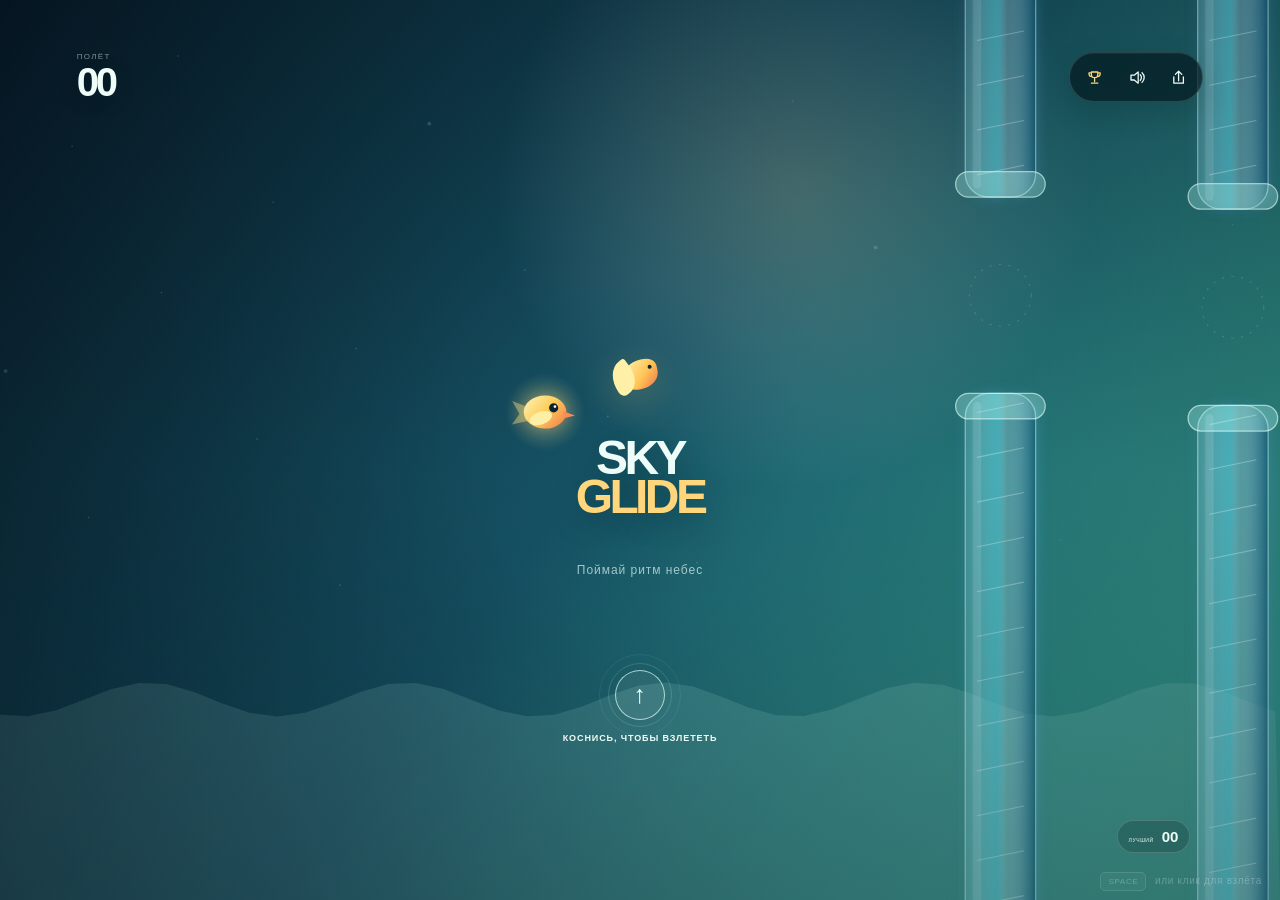
==== commit 287b69b6: "Publish ranking authentication fix" ====
--- a/game/index.html
+++ b/game/index.html
@@ -1,2 +1,2 @@
-<!DOCTYPE html><html lang="ru"><head><meta http-equiv="Content-Security-Policy" content="default-src 'self'; connect-src 'self' https://telegram.org https://skyglide-telegram-api.mitrofan-belov.workers.dev; img-src 'self' data:; font-src 'self' data:; style-src 'self' 'unsafe-inline'; script-src 'self' 'unsafe-inline' https://telegram.org; object-src 'none'; base-uri 'none'; form-action 'self'; upgrade-insecure-requests"><script src="https://telegram.org/js/telegram-web-app.js?63" data-nscript="beforeInteractive"></script><meta charSet="utf-8"/><meta name="viewport" content="width=device-width, initial-scale=1, maximum-scale=1, user-scalable=no"/><link rel="stylesheet" href="/game/_next/static/css/layout.BvFNFhqM.css" data-rsc-css-href="/game/_next/static/css/layout.BvFNFhqM.css" data-precedence="vite-rsc/importer-resources"/><link rel="modulepreload" fetchPriority="low" href="/game/_next/static/chunks/index-Cga-o_UO.js"/><script src="/game/_next/static/chunks/rolldown-runtime-QTnfLwEv.js" type="module" async=""></script><script src="/game/_next/static/chunks/record-BGze3w87.js" type="module" async=""></script><script src="/game/_next/static/chunks/headers-DzAgkowZ.js" type="module" async=""></script><script src="/game/_next/static/chunks/protocol-headers-DZDIybWO.js" type="module" async=""></script><script src="/game/_next/static/chunks/app-elements-DPq2UDnf.js" type="module" async=""></script><script src="/game/_next/static/chunks/hash-B9TVtkv9.js" type="module" async=""></script><script src="/game/_next/static/chunks/framework-T6Pmxeu2.js" type="module" async=""></script><script src="/game/_next/static/chunks/navigation-errors-DIJh66Oi.js" type="module" async=""></script><script src="/game/_next/static/chunks/app-rsc-cache-busting-DuPMLuVs.js" type="module" async=""></script><script src="/game/_next/static/chunks/app-rsc-render-mode-BuCGntbi.js" type="module" async=""></script><script src="/game/_next/static/chunks/deployment-id-omnKpZ2w.js" type="module" async=""></script><link rel="modulepreload" href="/game/_next/static/chunks/layout-segment-context-D9AxD2AL.js" crossorigin=""/><link rel="modulepreload" href="/game/_next/static/chunks/script-5LY1s_aW.js" crossorigin=""/><link rel="preload" href="https://telegram.org/js/telegram-web-app.js?63" as="script"/><link rel="modulepreload" href="/game/_next/static/chunks/skyglide-game-CgX_vNEl.js" crossorigin=""/><title>Skyglide — современная one-tap аркада</title><meta name="description" content="Современная аркада на один палец: летите, ставьте личные рекорды и делитесь ими с друзьями."/><meta name="application-name" content="Skyglide"/><meta property="og:title" content="Skyglide — поймай ритм небес"/><meta property="og:description" content="Бесплатная one-tap аркада для браузера и Telegram."/><meta property="og:type" content="website"/><meta property="og:image" content="https://mitrofanbelov.github.io/game/og.png"/><meta property="og:image:width" content="1200"/><meta property="og:image:height" content="630"/><meta property="og:image:alt" content="Skyglide — поймай ритм небес"/><meta name="twitter:card" content="summary_large_image"/><meta name="twitter:title" content="Skyglide — поймай ритм небес"/><meta name="twitter:description" content="Бесплатная one-tap аркада для браузера и Telegram."/><meta name="twitter:image" content="https://mitrofanbelov.github.io/game/og.png"/><link rel="icon" href="/game/icon.svg?ab734bc0ad469c29" sizes="any" type="image/svg+xml"/><meta name="mobile-web-app-capable" content="yes"/><meta name="apple-mobile-web-app-title" content="Skyglide"/><meta name="apple-mobile-web-app-status-bar-style" content="black-translucent"/><meta name="theme-color" content="#071321"/><script>Object.assign(((self[Symbol.for("vinext.navigationRuntime")]??={bootstrap:{routeManifest:null},functions:{}}).bootstrap.rsc??={rsc:[]}),{params:{},nav:{"pathname":"/","searchParams":[]}})</script><link rel="modulepreload" href="/game/_next/static/chunks/index-Cga-o_UO.js" />
-</head><body><main class="experience"><section class="game-stage" aria-label="Игровая демо-версия Skyglide"><div class="game-surface" role="application" aria-label="Нажмите, чтобы взлететь. Пробел также управляет героем."><canvas class="game-canvas"></canvas><div class="game-hud"><div class="score-lockup"><span>ПОЛЁТ</span><strong>00</strong></div><div class="hud-actions"><button class="icon-button rank-button" aria-label="Открыть общий рейтинг"><svg viewBox="0 0 24 24" aria-hidden="true"><path d="M8 5h8v3a4 4 0 0 1-8 0V5Zm0 1H5v1a4 4 0 0 0 4 4m7-5h3v1a4 4 0 0 1-4 4m-3 1v5m-4 2h8"></path></svg></button><button class="icon-button" aria-label="Выключить звук"><svg viewBox="0 0 24 24" aria-hidden="true"><path d="M5 9v6h4l5 4V5L9 9H5Zm11.5-.6a5 5 0 0 1 0 7.2M18.8 6a8 8 0 0 1 0 12"></path></svg></button><button class="icon-button" aria-label="Поделиться игрой"><svg viewBox="0 0 24 24" aria-hidden="true"><path d="M12 16V4m0 0L8 8m4-4 4 4M6 11v8h12v-8"></path></svg></button></div></div><div class="start-overlay"><div class="brand-mark" aria-hidden="true"><span class="brand-wing"></span><span class="brand-core"></span></div><div class="game-title"><span>SKY</span><span>GLIDE</span></div><p>Поймай ритм небес</p><div class="tap-prompt"><span class="tap-rings"><i></i><i></i></span><b>КОСНИСЬ, ЧТОБЫ ВЗЛЕТЕТЬ</b></div><div class="best-pill"><span>ЛУЧШИЙ</span><strong>00</strong></div></div></div><p class="desktop-hint"><kbd>SPACE</kbd> или клик для взлёта</p></section></main><script type="module" src="/game/_next/static/chunks/index-Cga-o_UO.js" id="_R_" async=""></script><script>((self[Symbol.for("vinext.navigationRuntime")]??={bootstrap:{routeManifest:null},functions:{}}).bootstrap.rsc??={rsc:[]}).rsc.push("2:I[\"60f387d9e0f4\",[],\"default\",1]\n")</script><script>((self[Symbol.for("vinext.navigationRuntime")]??={bootstrap:{routeManifest:null},functions:{}}).bootstrap.rsc??={rsc:[]}).rsc.push("3:I[\"8c0f216c4604\",[],\"Children\",1]\n")</script><script>((self[Symbol.for("vinext.navigationRuntime")]??={bootstrap:{routeManifest:null},functions:{}}).bootstrap.rsc??={rsc:[]}).rsc.push("4:I[\"593f344dc510\",[],\"GlobalErrorBoundary\",1]\n")</script><script>((self[Symbol.for("vinext.navigationRuntime")]??={bootstrap:{routeManifest:null},functions:{}}).bootstrap.rsc??={rsc:[]}).rsc.push("5:I[\"0b874ad30386\",[],\"default\",1]\n")</script><script>((self[Symbol.for("vinext.navigationRuntime")]??={bootstrap:{routeManifest:null},functions:{}}).bootstrap.rsc??={rsc:[]}).rsc.push("6:I[\"593f344dc510\",[],\"ErrorBoundary\",1]\n")</script><script>((self[Symbol.for("vinext.navigationRuntime")]??={bootstrap:{routeManifest:null},functions:{}}).bootstrap.rsc??={rsc:[]}).rsc.push("7:I[\"15c18cfaeeff\",[],\"LayoutSegmentProvider\",1]\n")</script><script>((self[Symbol.for("vinext.navigationRuntime")]??={bootstrap:{routeManifest:null},functions:{}}).bootstrap.rsc??={rsc:[]}).rsc.push("8:I[\"8c0f216c4604\",[],\"Slot\",1]\n")</script><script>((self[Symbol.for("vinext.navigationRuntime")]??={bootstrap:{routeManifest:null},functions:{}}).bootstrap.rsc??={rsc:[]}).rsc.push("9:I[\"9276801271d6\",[],\"AppRouterScrollTarget\",1]\n")</script><script>((self[Symbol.for("vinext.navigationRuntime")]??={bootstrap:{routeManifest:null},functions:{}}).bootstrap.rsc??={rsc:[]}).rsc.push("a:I[\"593f344dc510\",[],\"RedirectBoundary\",1]\n")</script><script>((self[Symbol.for("vinext.navigationRuntime")]??={bootstrap:{routeManifest:null},functions:{}}).bootstrap.rsc??={rsc:[]}).rsc.push(":HL[\"/game/_next/static/css/layout.BvFNFhqM.css\",\"style\"     ]\n")</script><script>((self[Symbol.for("vinext.navigationRuntime")]??={bootstrap:{routeManifest:null},functions:{}}).bootstrap.rsc??={rsc:[]}).rsc.push("0:{\"__route\":\"route:/\",\"__interceptionContext\":null,\"__layoutIds\":[\"layout:/\"],\"__rootLayout\":\"/\",\"__sourcePage\":\"/page\",\"page:/\":\"$L1\",\"layout:/\":[[[[\"$\",\"link\",\"css:/game/_next/static/css/layout.BvFNFhqM.css\",{\"rel\":\"stylesheet\",\"precedence\":\"vite-rsc/importer-resources\",\"href\":\"/game/_next/static/css/layout.BvFNFhqM.css\",\"data-rsc-css-href\":\"/game/_next/static/css/layout.BvFNFhqM.css\"}],\"$undefined\"],[\"$\",\"html\",null,{\"lang\":\"ru\",\"children\":[[\"$\",\"head\",null,{\"children\":[\"$\",\"$L2\",null,{\"src\":\"https://telegram.org/js/telegram-web-app.js?63\",\"strategy\":\"beforeInteractive\"}]}],[\"$\",\"body\",null,{\"children\":[\"$\",\"$L3\",null,{}]}]]}]],null],\"route:/\":[[[\"$\",\"meta\",null,{\"charSet\":\"utf-8\"}],[[\"$\",\"title\",\"0\",{\"children\":\"Skyglide — современная one-tap аркада\"}],[\"$\",\"meta\",\"1\",{\"name\":\"description\",\"content\":\"Современная аркада на один палец: летите, ставьте личные рекорды и делитесь ими с друзьями.\"}],[\"$\",\"meta\",\"2\",{\"name\":\"application-name\",\"content\":\"Skyglide\"}],[\"$\",\"meta\",\"3\",{\"property\":\"og:title\",\"content\":\"Skyglide — поймай ритм небес\"}],[\"$\",\"meta\",\"4\",{\"property\":\"og:description\",\"content\":\"Бесплатная one-tap аркада для браузера и Telegram.\"}],[\"$\",\"meta\",\"5\",{\"property\":\"og:type\",\"content\":\"website\"}],[\"$\",\"meta\",\"6\",{\"property\":\"og:image\",\"content\":\"https://mitrofanbelov.github.io/game/og.png\"}],[\"$\",\"meta\",\"7\",{\"property\":\"og:image:width\",\"content\":\"1200\"}],[\"$\",\"meta\",\"8\",{\"property\":\"og:image:height\",\"content\":\"630\"}],[\"$\",\"meta\",\"9\",{\"property\":\"og:image:alt\",\"content\":\"Skyglide — поймай ритм небес\"}],[\"$\",\"meta\",\"10\",{\"name\":\"twitter:card\",\"content\":\"summary_large_image\"}],[\"$\",\"meta\",\"11\",{\"name\":\"twitter:title\",\"content\":\"Skyglide — поймай ритм небес\"}],[\"$\",\"meta\",\"12\",{\"name\":\"twitter:description\",\"content\":\"Бесплатная one-tap аркада для браузера и Telegram.\"}],[\"$\",\"meta\",\"13\",{\"name\":\"twitter:image\",\"content\":\"https://mitrofanbelov.github.io/game/og.png\"}],[\"$\",\"link\",\"14\",{\"rel\":\"icon\",\"href\":\"/game/icon.svg?ab734bc0ad469c29\",\"sizes\":\"any\",\"type\":\"image/svg+xml\"}],[\"$\",\"meta\",\"15\",{\"name\":\"mobile-web-app-capable\",\"content\":\"yes\"}],[\"$\",\"meta\",\"16\",{\"name\":\"apple-mobile-web-app-title\",\"content\":\"Skyglide\"}],[\"$\",\"meta\",\"17\",{\"name\":\"apple-mobile-web-app-status-bar-style\",\"content\":\"black-translucent\"}]],[[\"$\",\"meta\",\"0\",{\"name\":\"viewport\",\"content\":\"width=device-width, initial-scale=1, maximum-scale=1, user-scalable=no\"}],[\"$\",\"meta\",\"1\",{\"name\":\"theme-color\",\"content\":\"#071321\"}]]],[\"$\",\"$L4\",null,{\"fallback\":\"$5\",\"children\":[\"$\",\"$L6\",null,{\"fallback\":\"$5\",\"children\":[\"$\",\"$L7\",null,{\"providerId\":\"layout:/\",\"segmentMap\":{\"children\":[]},\"children\":[\"$\",\"$L8\",null,{\"id\":\"layout:/\",\"parallelSlots\":\"$undefined\",\"children\":[\"$\",\"$L9\",null,{\"children\":[\"$\",\"$La\",null,{\"children\":[[\"$\",\"$L7\",null,{\"providerId\":\"page:/\",\"segmentMap\":{\"children\":[\"__PAGE__\"]},\"children\":[\"$\",\"$L8\",null,{\"id\":\"page:/\"}]}],null]}]}]}]}]}]}],null,null],\"__layoutFlags\":{\"layout:/\":\"s\"},\"__artifactCompatibility\":{\"schemaVersion\":1,\"graphVersion\":\"app-route-graph:1177fd80f83fa7b0\",\"deploymentVersion\":\"360c7fcb-a580-41d0-8ac5-859f72df6aac\",\"appElementsSchemaVersion\":1,\"rscPayloadSchemaVersion\":1,\"rootBoundaryId\":\"/\",\"renderEpoch\":null},\"__renderObservation\":{\"schemaVersion\":1,\"output\":{\"kind\":\"app-rsc\",\"mountedSlotsFingerprint\":null,\"renderEpoch\":null,\"rootBoundaryId\":\"/\",\"routeId\":\"route:/\"},\"completeness\":\"partial\",\"boundaryOutcome\":{\"kind\":\"unknown\"},\"requestApis\":[{\"kind\":\"connection\",\"status\":\"unknown\"},{\"kind\":\"cookies\",\"status\":\"unknown\"},{\"kind\":\"draftMode\",\"status\":\"unknown\"},{\"kind\":\"headers\",\"status\":\"unknown\"},{\"kind\":\"params\",\"status\":\"unknown\"},{\"kind\":\"searchParams\",\"status\":\"unknown\"}],\"dynamicFetches\":[],\"cacheTags\":[\"/\",\"_N_T_/\",\"_N_T_/index\",\"_N_T_/layout\",\"_N_T_/page\"],\"pathTags\":[\"/\"],\"cacheability\":\"unknown\",\"downgrade\":{\"target\":\"freshRender\",\"reasons\":[{\"code\":\"CP_DOWNGRADE_CACHEABILITY_UNKNOWN\",\"target\":\"freshRender\"},{\"code\":\"CP_DOWNGRADE_INCOMPLETE_OBSERVATION\",\"completeness\":\"partial\",\"target\":\"freshRender\"},{\"code\":\"CP_DOWNGRADE_UNKNOWN_REQUEST_API\",\"requestApi\":\"connection\",\"target\":\"freshRender\"},{\"code\":\"CP_DOWNGRADE_UNKNOWN_REQUEST_API\",\"requestApi\":\"cookies\",\"target\":\"freshRender\"},{\"code\":\"CP_DOWNGRADE_UNKNOWN_REQUEST_API\",\"requestApi\":\"draftMode\",\"target\":\"freshRender\"},{\"code\":\"CP_DOWNGRADE_UNKNOWN_REQUEST_API\",\"requestApi\":\"headers\",\"target\":\"freshRender\"},{\"code\":\"CP_DOWNGRADE_UNKNOWN_REQUEST_API\",\"requestApi\":\"params\",\"target\":\"freshRender\"},{\"code\":\"CP_DOWNGRADE_UNKNOWN_REQUEST_API\",\"requestApi\":\"searchParams\",\"target\":\"freshRender\"}],\"fallback\":{\"kind\":\"breakerFallback\",\"code\":\"CP_PRIVATE_DYNAMIC_DOWNGRADE\",\"mode\":\"renderFresh\",\"scope\":\"affectedOutput\",\"fields\":{\"reasonCodes\":[\"CP_DOWNGRADE_CACHEABILITY_UNKNOWN\",\"CP_DOWNGRADE_INCOMPLETE_OBSERVATION\",\"CP_DOWNGRADE_UNKNOWN_REQUEST_API\",\"CP_DOWNGRADE_UNKNOWN_REQUEST_API\",\"CP_DOWNGRADE_UNKNOWN_REQUEST_API\",\"CP_DOWNGRADE_UNKNOWN_REQUEST_API\",\"CP_DOWNGRADE_UNKNOWN_REQUEST_API\",\"CP_DOWNGRADE_UNKNOWN_REQUEST_API\"],\"target\":\"freshRender\"}},\"isPublicCacheCandidate\":false}}}\n")</script><script>((self[Symbol.for("vinext.navigationRuntime")]??={bootstrap:{routeManifest:null},functions:{}}).bootstrap.rsc??={rsc:[]}).rsc.push("b:I[\"786067622be1\",[],\"default\",1]\n")</script><script>((self[Symbol.for("vinext.navigationRuntime")]??={bootstrap:{routeManifest:null},functions:{}}).bootstrap.rsc??={rsc:[]}).rsc.push("1:[\"$\",\"$Lb\",null,{}]\n")</script><script>Object.assign(((self[Symbol.for("vinext.navigationRuntime")]??={bootstrap:{routeManifest:null},functions:{}}).bootstrap.rsc??={rsc:[]}),{"initialCacheKind":"static"});((self[Symbol.for("vinext.navigationRuntime")]??={bootstrap:{routeManifest:null},functions:{}}).bootstrap.rsc??={rsc:[]}).done=true</script></body></html>+<!DOCTYPE html><html lang="ru"><head><meta http-equiv="Content-Security-Policy" content="default-src 'self'; connect-src 'self' https://telegram.org https://skyglide-telegram-api.mitrofan-belov.workers.dev; img-src 'self' data:; font-src 'self' data:; style-src 'self' 'unsafe-inline'; script-src 'self' 'unsafe-inline' https://telegram.org; object-src 'none'; base-uri 'none'; form-action 'self'; upgrade-insecure-requests"><script src="https://telegram.org/js/telegram-web-app.js?63" data-nscript="beforeInteractive"></script><meta charSet="utf-8"/><meta name="viewport" content="width=device-width, initial-scale=1, maximum-scale=1, user-scalable=no"/><link rel="stylesheet" href="/game/_next/static/css/layout.BvFNFhqM.css" data-rsc-css-href="/game/_next/static/css/layout.BvFNFhqM.css" data-precedence="vite-rsc/importer-resources"/><link rel="modulepreload" fetchPriority="low" href="/game/_next/static/chunks/index-Bi1FvHbe.js"/><script src="/game/_next/static/chunks/rolldown-runtime-QTnfLwEv.js" type="module" async=""></script><script src="/game/_next/static/chunks/record-BGze3w87.js" type="module" async=""></script><script src="/game/_next/static/chunks/headers-DzAgkowZ.js" type="module" async=""></script><script src="/game/_next/static/chunks/protocol-headers-DZDIybWO.js" type="module" async=""></script><script src="/game/_next/static/chunks/app-elements-DPq2UDnf.js" type="module" async=""></script><script src="/game/_next/static/chunks/hash-B9TVtkv9.js" type="module" async=""></script><script src="/game/_next/static/chunks/framework-T6Pmxeu2.js" type="module" async=""></script><script src="/game/_next/static/chunks/navigation-errors-DIJh66Oi.js" type="module" async=""></script><script src="/game/_next/static/chunks/app-rsc-cache-busting-Bfs2O79X.js" type="module" async=""></script><script src="/game/_next/static/chunks/app-rsc-render-mode-BuCGntbi.js" type="module" async=""></script><script src="/game/_next/static/chunks/deployment-id-omnKpZ2w.js" type="module" async=""></script><link rel="modulepreload" href="/game/_next/static/chunks/layout-segment-context-vaxJWeO7.js" crossorigin=""/><link rel="modulepreload" href="/game/_next/static/chunks/script-B8jk5xgU.js" crossorigin=""/><link rel="preload" href="https://telegram.org/js/telegram-web-app.js?63" as="script"/><link rel="modulepreload" href="/game/_next/static/chunks/skyglide-game-BT-m-48l.js" crossorigin=""/><title>Skyglide — современная one-tap аркада</title><meta name="description" content="Современная аркада на один палец: летите, ставьте личные рекорды и делитесь ими с друзьями."/><meta name="application-name" content="Skyglide"/><meta property="og:title" content="Skyglide — поймай ритм небес"/><meta property="og:description" content="Бесплатная one-tap аркада для браузера и Telegram."/><meta property="og:type" content="website"/><meta property="og:image" content="https://mitrofanbelov.github.io/game/og.png"/><meta property="og:image:width" content="1200"/><meta property="og:image:height" content="630"/><meta property="og:image:alt" content="Skyglide — поймай ритм небес"/><meta name="twitter:card" content="summary_large_image"/><meta name="twitter:title" content="Skyglide — поймай ритм небес"/><meta name="twitter:description" content="Бесплатная one-tap аркада для браузера и Telegram."/><meta name="twitter:image" content="https://mitrofanbelov.github.io/game/og.png"/><link rel="icon" href="/game/icon.svg?ab734bc0ad469c29" sizes="any" type="image/svg+xml"/><meta name="mobile-web-app-capable" content="yes"/><meta name="apple-mobile-web-app-title" content="Skyglide"/><meta name="apple-mobile-web-app-status-bar-style" content="black-translucent"/><meta name="theme-color" content="#071321"/><script>Object.assign(((self[Symbol.for("vinext.navigationRuntime")]??={bootstrap:{routeManifest:null},functions:{}}).bootstrap.rsc??={rsc:[]}),{params:{},nav:{"pathname":"/","searchParams":[]}})</script><link rel="modulepreload" href="/game/_next/static/chunks/index-Bi1FvHbe.js" />
+</head><body><main class="experience"><section class="game-stage" aria-label="Игровая демо-версия Skyglide"><div class="game-surface" role="application" aria-label="Нажмите, чтобы взлететь. Пробел также управляет героем."><canvas class="game-canvas"></canvas><div class="game-hud"><div class="score-lockup"><span>ПОЛЁТ</span><strong>00</strong></div><div class="hud-actions"><button class="icon-button rank-button" aria-label="Открыть общий рейтинг"><svg viewBox="0 0 24 24" aria-hidden="true"><path d="M8 5h8v3a4 4 0 0 1-8 0V5Zm0 1H5v1a4 4 0 0 0 4 4m7-5h3v1a4 4 0 0 1-4 4m-3 1v5m-4 2h8"></path></svg></button><button class="icon-button" aria-label="Выключить звук"><svg viewBox="0 0 24 24" aria-hidden="true"><path d="M5 9v6h4l5 4V5L9 9H5Zm11.5-.6a5 5 0 0 1 0 7.2M18.8 6a8 8 0 0 1 0 12"></path></svg></button><button class="icon-button" aria-label="Поделиться игрой"><svg viewBox="0 0 24 24" aria-hidden="true"><path d="M12 16V4m0 0L8 8m4-4 4 4M6 11v8h12v-8"></path></svg></button></div></div><div class="start-overlay"><div class="brand-mark" aria-hidden="true"><span class="brand-wing"></span><span class="brand-core"></span></div><div class="game-title"><span>SKY</span><span>GLIDE</span></div><p>Поймай ритм небес</p><div class="tap-prompt"><span class="tap-rings"><i></i><i></i></span><b>КОСНИСЬ, ЧТОБЫ ВЗЛЕТЕТЬ</b></div><div class="best-pill"><span>ЛУЧШИЙ</span><strong>00</strong></div></div></div><p class="desktop-hint"><kbd>SPACE</kbd> или клик для взлёта</p></section></main><script type="module" src="/game/_next/static/chunks/index-Bi1FvHbe.js" id="_R_" async=""></script><script>((self[Symbol.for("vinext.navigationRuntime")]??={bootstrap:{routeManifest:null},functions:{}}).bootstrap.rsc??={rsc:[]}).rsc.push("2:I[\"60f387d9e0f4\",[],\"default\",1]\n")</script><script>((self[Symbol.for("vinext.navigationRuntime")]??={bootstrap:{routeManifest:null},functions:{}}).bootstrap.rsc??={rsc:[]}).rsc.push("3:I[\"8c0f216c4604\",[],\"Children\",1]\n")</script><script>((self[Symbol.for("vinext.navigationRuntime")]??={bootstrap:{routeManifest:null},functions:{}}).bootstrap.rsc??={rsc:[]}).rsc.push("4:I[\"593f344dc510\",[],\"GlobalErrorBoundary\",1]\n")</script><script>((self[Symbol.for("vinext.navigationRuntime")]??={bootstrap:{routeManifest:null},functions:{}}).bootstrap.rsc??={rsc:[]}).rsc.push("5:I[\"0b874ad30386\",[],\"default\",1]\n")</script><script>((self[Symbol.for("vinext.navigationRuntime")]??={bootstrap:{routeManifest:null},functions:{}}).bootstrap.rsc??={rsc:[]}).rsc.push("6:I[\"593f344dc510\",[],\"ErrorBoundary\",1]\n")</script><script>((self[Symbol.for("vinext.navigationRuntime")]??={bootstrap:{routeManifest:null},functions:{}}).bootstrap.rsc??={rsc:[]}).rsc.push("7:I[\"15c18cfaeeff\",[],\"LayoutSegmentProvider\",1]\n")</script><script>((self[Symbol.for("vinext.navigationRuntime")]??={bootstrap:{routeManifest:null},functions:{}}).bootstrap.rsc??={rsc:[]}).rsc.push("8:I[\"8c0f216c4604\",[],\"Slot\",1]\n")</script><script>((self[Symbol.for("vinext.navigationRuntime")]??={bootstrap:{routeManifest:null},functions:{}}).bootstrap.rsc??={rsc:[]}).rsc.push("9:I[\"9276801271d6\",[],\"AppRouterScrollTarget\",1]\n")</script><script>((self[Symbol.for("vinext.navigationRuntime")]??={bootstrap:{routeManifest:null},functions:{}}).bootstrap.rsc??={rsc:[]}).rsc.push("a:I[\"593f344dc510\",[],\"RedirectBoundary\",1]\n")</script><script>((self[Symbol.for("vinext.navigationRuntime")]??={bootstrap:{routeManifest:null},functions:{}}).bootstrap.rsc??={rsc:[]}).rsc.push(":HL[\"/game/_next/static/css/layout.BvFNFhqM.css\",\"style\"     ]\n")</script><script>((self[Symbol.for("vinext.navigationRuntime")]??={bootstrap:{routeManifest:null},functions:{}}).bootstrap.rsc??={rsc:[]}).rsc.push("0:{\"__route\":\"route:/\",\"__interceptionContext\":null,\"__layoutIds\":[\"layout:/\"],\"__rootLayout\":\"/\",\"__sourcePage\":\"/page\",\"page:/\":\"$L1\",\"layout:/\":[[[[\"$\",\"link\",\"css:/game/_next/static/css/layout.BvFNFhqM.css\",{\"rel\":\"stylesheet\",\"precedence\":\"vite-rsc/importer-resources\",\"href\":\"/game/_next/static/css/layout.BvFNFhqM.css\",\"data-rsc-css-href\":\"/game/_next/static/css/layout.BvFNFhqM.css\"}],\"$undefined\"],[\"$\",\"html\",null,{\"lang\":\"ru\",\"children\":[[\"$\",\"head\",null,{\"children\":[\"$\",\"$L2\",null,{\"src\":\"https://telegram.org/js/telegram-web-app.js?63\",\"strategy\":\"beforeInteractive\"}]}],[\"$\",\"body\",null,{\"children\":[\"$\",\"$L3\",null,{}]}]]}]],null],\"route:/\":[[[\"$\",\"meta\",null,{\"charSet\":\"utf-8\"}],[[\"$\",\"title\",\"0\",{\"children\":\"Skyglide — современная one-tap аркада\"}],[\"$\",\"meta\",\"1\",{\"name\":\"description\",\"content\":\"Современная аркада на один палец: летите, ставьте личные рекорды и делитесь ими с друзьями.\"}],[\"$\",\"meta\",\"2\",{\"name\":\"application-name\",\"content\":\"Skyglide\"}],[\"$\",\"meta\",\"3\",{\"property\":\"og:title\",\"content\":\"Skyglide — поймай ритм небес\"}],[\"$\",\"meta\",\"4\",{\"property\":\"og:description\",\"content\":\"Бесплатная one-tap аркада для браузера и Telegram.\"}],[\"$\",\"meta\",\"5\",{\"property\":\"og:type\",\"content\":\"website\"}],[\"$\",\"meta\",\"6\",{\"property\":\"og:image\",\"content\":\"https://mitrofanbelov.github.io/game/og.png\"}],[\"$\",\"meta\",\"7\",{\"property\":\"og:image:width\",\"content\":\"1200\"}],[\"$\",\"meta\",\"8\",{\"property\":\"og:image:height\",\"content\":\"630\"}],[\"$\",\"meta\",\"9\",{\"property\":\"og:image:alt\",\"content\":\"Skyglide — поймай ритм небес\"}],[\"$\",\"meta\",\"10\",{\"name\":\"twitter:card\",\"content\":\"summary_large_image\"}],[\"$\",\"meta\",\"11\",{\"name\":\"twitter:title\",\"content\":\"Skyglide — поймай ритм небес\"}],[\"$\",\"meta\",\"12\",{\"name\":\"twitter:description\",\"content\":\"Бесплатная one-tap аркада для браузера и Telegram.\"}],[\"$\",\"meta\",\"13\",{\"name\":\"twitter:image\",\"content\":\"https://mitrofanbelov.github.io/game/og.png\"}],[\"$\",\"link\",\"14\",{\"rel\":\"icon\",\"href\":\"/game/icon.svg?ab734bc0ad469c29\",\"sizes\":\"any\",\"type\":\"image/svg+xml\"}],[\"$\",\"meta\",\"15\",{\"name\":\"mobile-web-app-capable\",\"content\":\"yes\"}],[\"$\",\"meta\",\"16\",{\"name\":\"apple-mobile-web-app-title\",\"content\":\"Skyglide\"}],[\"$\",\"meta\",\"17\",{\"name\":\"apple-mobile-web-app-status-bar-style\",\"content\":\"black-translucent\"}]],[[\"$\",\"meta\",\"0\",{\"name\":\"viewport\",\"content\":\"width=device-width, initial-scale=1, maximum-scale=1, user-scalable=no\"}],[\"$\",\"meta\",\"1\",{\"name\":\"theme-color\",\"content\":\"#071321\"}]]],[\"$\",\"$L4\",null,{\"fallback\":\"$5\",\"children\":[\"$\",\"$L6\",null,{\"fallback\":\"$5\",\"children\":[\"$\",\"$L7\",null,{\"providerId\":\"layout:/\",\"segmentMap\":{\"children\":[]},\"children\":[\"$\",\"$L8\",null,{\"id\":\"layout:/\",\"parallelSlots\":\"$undefined\",\"children\":[\"$\",\"$L9\",null,{\"children\":[\"$\",\"$La\",null,{\"children\":[[\"$\",\"$L7\",null,{\"providerId\":\"page:/\",\"segmentMap\":{\"children\":[\"__PAGE__\"]},\"children\":[\"$\",\"$L8\",null,{\"id\":\"page:/\"}]}],null]}]}]}]}]}]}],null,null],\"__layoutFlags\":{\"layout:/\":\"s\"},\"__artifactCompatibility\":{\"schemaVersion\":1,\"graphVersion\":\"app-route-graph:1177fd80f83fa7b0\",\"deploymentVersion\":\"d3e7b47f-a22e-4f85-b34a-e1fde6366c8c\",\"appElementsSchemaVersion\":1,\"rscPayloadSchemaVersion\":1,\"rootBoundaryId\":\"/\",\"renderEpoch\":null},\"__renderObservation\":{\"schemaVersion\":1,\"output\":{\"kind\":\"app-rsc\",\"mountedSlotsFingerprint\":null,\"renderEpoch\":null,\"rootBoundaryId\":\"/\",\"routeId\":\"route:/\"},\"completeness\":\"partial\",\"boundaryOutcome\":{\"kind\":\"unknown\"},\"requestApis\":[{\"kind\":\"connection\",\"status\":\"unknown\"},{\"kind\":\"cookies\",\"status\":\"unknown\"},{\"kind\":\"draftMode\",\"status\":\"unknown\"},{\"kind\":\"headers\",\"status\":\"unknown\"},{\"kind\":\"params\",\"status\":\"unknown\"},{\"kind\":\"searchParams\",\"status\":\"unknown\"}],\"dynamicFetches\":[],\"cacheTags\":[\"/\",\"_N_T_/\",\"_N_T_/index\",\"_N_T_/layout\",\"_N_T_/page\"],\"pathTags\":[\"/\"],\"cacheability\":\"unknown\",\"downgrade\":{\"target\":\"freshRender\",\"reasons\":[{\"code\":\"CP_DOWNGRADE_CACHEABILITY_UNKNOWN\",\"target\":\"freshRender\"},{\"code\":\"CP_DOWNGRADE_INCOMPLETE_OBSERVATION\",\"completeness\":\"partial\",\"target\":\"freshRender\"},{\"code\":\"CP_DOWNGRADE_UNKNOWN_REQUEST_API\",\"requestApi\":\"connection\",\"target\":\"freshRender\"},{\"code\":\"CP_DOWNGRADE_UNKNOWN_REQUEST_API\",\"requestApi\":\"cookies\",\"target\":\"freshRender\"},{\"code\":\"CP_DOWNGRADE_UNKNOWN_REQUEST_API\",\"requestApi\":\"draftMode\",\"target\":\"freshRender\"},{\"code\":\"CP_DOWNGRADE_UNKNOWN_REQUEST_API\",\"requestApi\":\"headers\",\"target\":\"freshRender\"},{\"code\":\"CP_DOWNGRADE_UNKNOWN_REQUEST_API\",\"requestApi\":\"params\",\"target\":\"freshRender\"},{\"code\":\"CP_DOWNGRADE_UNKNOWN_REQUEST_API\",\"requestApi\":\"searchParams\",\"target\":\"freshRender\"}],\"fallback\":{\"kind\":\"breakerFallback\",\"code\":\"CP_PRIVATE_DYNAMIC_DOWNGRADE\",\"mode\":\"renderFresh\",\"scope\":\"affectedOutput\",\"fields\":{\"reasonCodes\":[\"CP_DOWNGRADE_CACHEABILITY_UNKNOWN\",\"CP_DOWNGRADE_INCOMPLETE_OBSERVATION\",\"CP_DOWNGRADE_UNKNOWN_REQUEST_API\",\"CP_DOWNGRADE_UNKNOWN_REQUEST_API\",\"CP_DOWNGRADE_UNKNOWN_REQUEST_API\",\"CP_DOWNGRADE_UNKNOWN_REQUEST_API\",\"CP_DOWNGRADE_UNKNOWN_REQUEST_API\",\"CP_DOWNGRADE_UNKNOWN_REQUEST_API\"],\"target\":\"freshRender\"}},\"isPublicCacheCandidate\":false}}}\n")</script><script>((self[Symbol.for("vinext.navigationRuntime")]??={bootstrap:{routeManifest:null},functions:{}}).bootstrap.rsc??={rsc:[]}).rsc.push("b:I[\"786067622be1\",[],\"default\",1]\n")</script><script>((self[Symbol.for("vinext.navigationRuntime")]??={bootstrap:{routeManifest:null},functions:{}}).bootstrap.rsc??={rsc:[]}).rsc.push("1:[\"$\",\"$Lb\",null,{}]\n")</script><script>Object.assign(((self[Symbol.for("vinext.navigationRuntime")]??={bootstrap:{routeManifest:null},functions:{}}).bootstrap.rsc??={rsc:[]}),{"initialCacheKind":"static"});((self[Symbol.for("vinext.navigationRuntime")]??={bootstrap:{routeManifest:null},functions:{}}).bootstrap.rsc??={rsc:[]}).done=true</script></body></html>
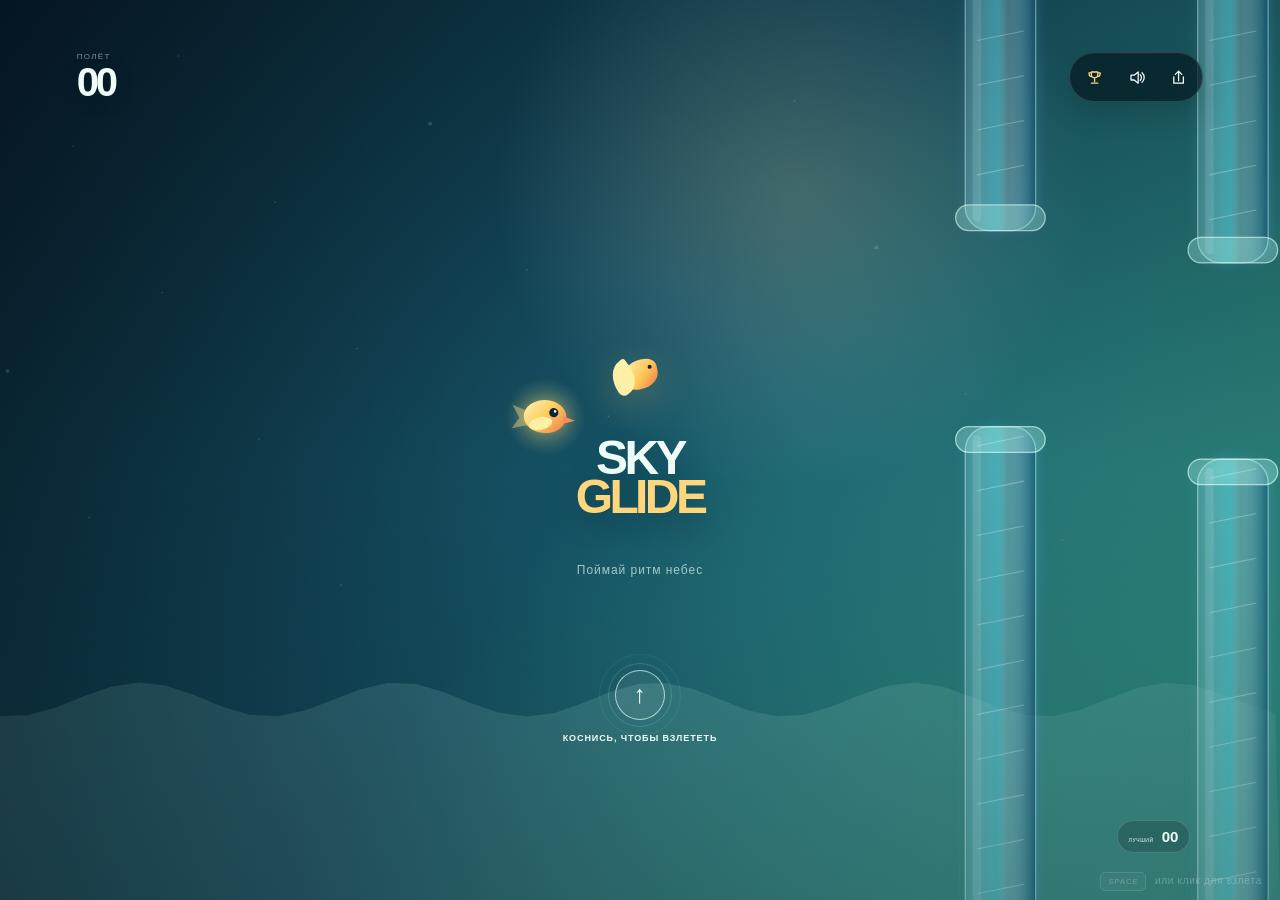
==== commit 90a00fb5: "Publish cleaner gate visuals" ====
--- a/game/index.html
+++ b/game/index.html
@@ -1,2 +1,2 @@
-<!DOCTYPE html><html lang="ru"><head><meta http-equiv="Content-Security-Policy" content="default-src 'self'; connect-src 'self' https://telegram.org https://skyglide-telegram-api.mitrofan-belov.workers.dev; img-src 'self' data:; font-src 'self' data:; style-src 'self' 'unsafe-inline'; script-src 'self' 'unsafe-inline' https://telegram.org; object-src 'none'; base-uri 'none'; form-action 'self'; upgrade-insecure-requests"><script src="https://telegram.org/js/telegram-web-app.js?63" data-nscript="beforeInteractive"></script><meta charSet="utf-8"/><meta name="viewport" content="width=device-width, initial-scale=1, maximum-scale=1, user-scalable=no"/><link rel="stylesheet" href="/game/_next/static/css/layout.BvFNFhqM.css" data-rsc-css-href="/game/_next/static/css/layout.BvFNFhqM.css" data-precedence="vite-rsc/importer-resources"/><link rel="modulepreload" fetchPriority="low" href="/game/_next/static/chunks/index-Bi1FvHbe.js"/><script src="/game/_next/static/chunks/rolldown-runtime-QTnfLwEv.js" type="module" async=""></script><script src="/game/_next/static/chunks/record-BGze3w87.js" type="module" async=""></script><script src="/game/_next/static/chunks/headers-DzAgkowZ.js" type="module" async=""></script><script src="/game/_next/static/chunks/protocol-headers-DZDIybWO.js" type="module" async=""></script><script src="/game/_next/static/chunks/app-elements-DPq2UDnf.js" type="module" async=""></script><script src="/game/_next/static/chunks/hash-B9TVtkv9.js" type="module" async=""></script><script src="/game/_next/static/chunks/framework-T6Pmxeu2.js" type="module" async=""></script><script src="/game/_next/static/chunks/navigation-errors-DIJh66Oi.js" type="module" async=""></script><script src="/game/_next/static/chunks/app-rsc-cache-busting-Bfs2O79X.js" type="module" async=""></script><script src="/game/_next/static/chunks/app-rsc-render-mode-BuCGntbi.js" type="module" async=""></script><script src="/game/_next/static/chunks/deployment-id-omnKpZ2w.js" type="module" async=""></script><link rel="modulepreload" href="/game/_next/static/chunks/layout-segment-context-vaxJWeO7.js" crossorigin=""/><link rel="modulepreload" href="/game/_next/static/chunks/script-B8jk5xgU.js" crossorigin=""/><link rel="preload" href="https://telegram.org/js/telegram-web-app.js?63" as="script"/><link rel="modulepreload" href="/game/_next/static/chunks/skyglide-game-BT-m-48l.js" crossorigin=""/><title>Skyglide — современная one-tap аркада</title><meta name="description" content="Современная аркада на один палец: летите, ставьте личные рекорды и делитесь ими с друзьями."/><meta name="application-name" content="Skyglide"/><meta property="og:title" content="Skyglide — поймай ритм небес"/><meta property="og:description" content="Бесплатная one-tap аркада для браузера и Telegram."/><meta property="og:type" content="website"/><meta property="og:image" content="https://mitrofanbelov.github.io/game/og.png"/><meta property="og:image:width" content="1200"/><meta property="og:image:height" content="630"/><meta property="og:image:alt" content="Skyglide — поймай ритм небес"/><meta name="twitter:card" content="summary_large_image"/><meta name="twitter:title" content="Skyglide — поймай ритм небес"/><meta name="twitter:description" content="Бесплатная one-tap аркада для браузера и Telegram."/><meta name="twitter:image" content="https://mitrofanbelov.github.io/game/og.png"/><link rel="icon" href="/game/icon.svg?ab734bc0ad469c29" sizes="any" type="image/svg+xml"/><meta name="mobile-web-app-capable" content="yes"/><meta name="apple-mobile-web-app-title" content="Skyglide"/><meta name="apple-mobile-web-app-status-bar-style" content="black-translucent"/><meta name="theme-color" content="#071321"/><script>Object.assign(((self[Symbol.for("vinext.navigationRuntime")]??={bootstrap:{routeManifest:null},functions:{}}).bootstrap.rsc??={rsc:[]}),{params:{},nav:{"pathname":"/","searchParams":[]}})</script><link rel="modulepreload" href="/game/_next/static/chunks/index-Bi1FvHbe.js" />
-</head><body><main class="experience"><section class="game-stage" aria-label="Игровая демо-версия Skyglide"><div class="game-surface" role="application" aria-label="Нажмите, чтобы взлететь. Пробел также управляет героем."><canvas class="game-canvas"></canvas><div class="game-hud"><div class="score-lockup"><span>ПОЛЁТ</span><strong>00</strong></div><div class="hud-actions"><button class="icon-button rank-button" aria-label="Открыть общий рейтинг"><svg viewBox="0 0 24 24" aria-hidden="true"><path d="M8 5h8v3a4 4 0 0 1-8 0V5Zm0 1H5v1a4 4 0 0 0 4 4m7-5h3v1a4 4 0 0 1-4 4m-3 1v5m-4 2h8"></path></svg></button><button class="icon-button" aria-label="Выключить звук"><svg viewBox="0 0 24 24" aria-hidden="true"><path d="M5 9v6h4l5 4V5L9 9H5Zm11.5-.6a5 5 0 0 1 0 7.2M18.8 6a8 8 0 0 1 0 12"></path></svg></button><button class="icon-button" aria-label="Поделиться игрой"><svg viewBox="0 0 24 24" aria-hidden="true"><path d="M12 16V4m0 0L8 8m4-4 4 4M6 11v8h12v-8"></path></svg></button></div></div><div class="start-overlay"><div class="brand-mark" aria-hidden="true"><span class="brand-wing"></span><span class="brand-core"></span></div><div class="game-title"><span>SKY</span><span>GLIDE</span></div><p>Поймай ритм небес</p><div class="tap-prompt"><span class="tap-rings"><i></i><i></i></span><b>КОСНИСЬ, ЧТОБЫ ВЗЛЕТЕТЬ</b></div><div class="best-pill"><span>ЛУЧШИЙ</span><strong>00</strong></div></div></div><p class="desktop-hint"><kbd>SPACE</kbd> или клик для взлёта</p></section></main><script type="module" src="/game/_next/static/chunks/index-Bi1FvHbe.js" id="_R_" async=""></script><script>((self[Symbol.for("vinext.navigationRuntime")]??={bootstrap:{routeManifest:null},functions:{}}).bootstrap.rsc??={rsc:[]}).rsc.push("2:I[\"60f387d9e0f4\",[],\"default\",1]\n")</script><script>((self[Symbol.for("vinext.navigationRuntime")]??={bootstrap:{routeManifest:null},functions:{}}).bootstrap.rsc??={rsc:[]}).rsc.push("3:I[\"8c0f216c4604\",[],\"Children\",1]\n")</script><script>((self[Symbol.for("vinext.navigationRuntime")]??={bootstrap:{routeManifest:null},functions:{}}).bootstrap.rsc??={rsc:[]}).rsc.push("4:I[\"593f344dc510\",[],\"GlobalErrorBoundary\",1]\n")</script><script>((self[Symbol.for("vinext.navigationRuntime")]??={bootstrap:{routeManifest:null},functions:{}}).bootstrap.rsc??={rsc:[]}).rsc.push("5:I[\"0b874ad30386\",[],\"default\",1]\n")</script><script>((self[Symbol.for("vinext.navigationRuntime")]??={bootstrap:{routeManifest:null},functions:{}}).bootstrap.rsc??={rsc:[]}).rsc.push("6:I[\"593f344dc510\",[],\"ErrorBoundary\",1]\n")</script><script>((self[Symbol.for("vinext.navigationRuntime")]??={bootstrap:{routeManifest:null},functions:{}}).bootstrap.rsc??={rsc:[]}).rsc.push("7:I[\"15c18cfaeeff\",[],\"LayoutSegmentProvider\",1]\n")</script><script>((self[Symbol.for("vinext.navigationRuntime")]??={bootstrap:{routeManifest:null},functions:{}}).bootstrap.rsc??={rsc:[]}).rsc.push("8:I[\"8c0f216c4604\",[],\"Slot\",1]\n")</script><script>((self[Symbol.for("vinext.navigationRuntime")]??={bootstrap:{routeManifest:null},functions:{}}).bootstrap.rsc??={rsc:[]}).rsc.push("9:I[\"9276801271d6\",[],\"AppRouterScrollTarget\",1]\n")</script><script>((self[Symbol.for("vinext.navigationRuntime")]??={bootstrap:{routeManifest:null},functions:{}}).bootstrap.rsc??={rsc:[]}).rsc.push("a:I[\"593f344dc510\",[],\"RedirectBoundary\",1]\n")</script><script>((self[Symbol.for("vinext.navigationRuntime")]??={bootstrap:{routeManifest:null},functions:{}}).bootstrap.rsc??={rsc:[]}).rsc.push(":HL[\"/game/_next/static/css/layout.BvFNFhqM.css\",\"style\"     ]\n")</script><script>((self[Symbol.for("vinext.navigationRuntime")]??={bootstrap:{routeManifest:null},functions:{}}).bootstrap.rsc??={rsc:[]}).rsc.push("0:{\"__route\":\"route:/\",\"__interceptionContext\":null,\"__layoutIds\":[\"layout:/\"],\"__rootLayout\":\"/\",\"__sourcePage\":\"/page\",\"page:/\":\"$L1\",\"layout:/\":[[[[\"$\",\"link\",\"css:/game/_next/static/css/layout.BvFNFhqM.css\",{\"rel\":\"stylesheet\",\"precedence\":\"vite-rsc/importer-resources\",\"href\":\"/game/_next/static/css/layout.BvFNFhqM.css\",\"data-rsc-css-href\":\"/game/_next/static/css/layout.BvFNFhqM.css\"}],\"$undefined\"],[\"$\",\"html\",null,{\"lang\":\"ru\",\"children\":[[\"$\",\"head\",null,{\"children\":[\"$\",\"$L2\",null,{\"src\":\"https://telegram.org/js/telegram-web-app.js?63\",\"strategy\":\"beforeInteractive\"}]}],[\"$\",\"body\",null,{\"children\":[\"$\",\"$L3\",null,{}]}]]}]],null],\"route:/\":[[[\"$\",\"meta\",null,{\"charSet\":\"utf-8\"}],[[\"$\",\"title\",\"0\",{\"children\":\"Skyglide — современная one-tap аркада\"}],[\"$\",\"meta\",\"1\",{\"name\":\"description\",\"content\":\"Современная аркада на один палец: летите, ставьте личные рекорды и делитесь ими с друзьями.\"}],[\"$\",\"meta\",\"2\",{\"name\":\"application-name\",\"content\":\"Skyglide\"}],[\"$\",\"meta\",\"3\",{\"property\":\"og:title\",\"content\":\"Skyglide — поймай ритм небес\"}],[\"$\",\"meta\",\"4\",{\"property\":\"og:description\",\"content\":\"Бесплатная one-tap аркада для браузера и Telegram.\"}],[\"$\",\"meta\",\"5\",{\"property\":\"og:type\",\"content\":\"website\"}],[\"$\",\"meta\",\"6\",{\"property\":\"og:image\",\"content\":\"https://mitrofanbelov.github.io/game/og.png\"}],[\"$\",\"meta\",\"7\",{\"property\":\"og:image:width\",\"content\":\"1200\"}],[\"$\",\"meta\",\"8\",{\"property\":\"og:image:height\",\"content\":\"630\"}],[\"$\",\"meta\",\"9\",{\"property\":\"og:image:alt\",\"content\":\"Skyglide — поймай ритм небес\"}],[\"$\",\"meta\",\"10\",{\"name\":\"twitter:card\",\"content\":\"summary_large_image\"}],[\"$\",\"meta\",\"11\",{\"name\":\"twitter:title\",\"content\":\"Skyglide — поймай ритм небес\"}],[\"$\",\"meta\",\"12\",{\"name\":\"twitter:description\",\"content\":\"Бесплатная one-tap аркада для браузера и Telegram.\"}],[\"$\",\"meta\",\"13\",{\"name\":\"twitter:image\",\"content\":\"https://mitrofanbelov.github.io/game/og.png\"}],[\"$\",\"link\",\"14\",{\"rel\":\"icon\",\"href\":\"/game/icon.svg?ab734bc0ad469c29\",\"sizes\":\"any\",\"type\":\"image/svg+xml\"}],[\"$\",\"meta\",\"15\",{\"name\":\"mobile-web-app-capable\",\"content\":\"yes\"}],[\"$\",\"meta\",\"16\",{\"name\":\"apple-mobile-web-app-title\",\"content\":\"Skyglide\"}],[\"$\",\"meta\",\"17\",{\"name\":\"apple-mobile-web-app-status-bar-style\",\"content\":\"black-translucent\"}]],[[\"$\",\"meta\",\"0\",{\"name\":\"viewport\",\"content\":\"width=device-width, initial-scale=1, maximum-scale=1, user-scalable=no\"}],[\"$\",\"meta\",\"1\",{\"name\":\"theme-color\",\"content\":\"#071321\"}]]],[\"$\",\"$L4\",null,{\"fallback\":\"$5\",\"children\":[\"$\",\"$L6\",null,{\"fallback\":\"$5\",\"children\":[\"$\",\"$L7\",null,{\"providerId\":\"layout:/\",\"segmentMap\":{\"children\":[]},\"children\":[\"$\",\"$L8\",null,{\"id\":\"layout:/\",\"parallelSlots\":\"$undefined\",\"children\":[\"$\",\"$L9\",null,{\"children\":[\"$\",\"$La\",null,{\"children\":[[\"$\",\"$L7\",null,{\"providerId\":\"page:/\",\"segmentMap\":{\"children\":[\"__PAGE__\"]},\"children\":[\"$\",\"$L8\",null,{\"id\":\"page:/\"}]}],null]}]}]}]}]}]}],null,null],\"__layoutFlags\":{\"layout:/\":\"s\"},\"__artifactCompatibility\":{\"schemaVersion\":1,\"graphVersion\":\"app-route-graph:1177fd80f83fa7b0\",\"deploymentVersion\":\"d3e7b47f-a22e-4f85-b34a-e1fde6366c8c\",\"appElementsSchemaVersion\":1,\"rscPayloadSchemaVersion\":1,\"rootBoundaryId\":\"/\",\"renderEpoch\":null},\"__renderObservation\":{\"schemaVersion\":1,\"output\":{\"kind\":\"app-rsc\",\"mountedSlotsFingerprint\":null,\"renderEpoch\":null,\"rootBoundaryId\":\"/\",\"routeId\":\"route:/\"},\"completeness\":\"partial\",\"boundaryOutcome\":{\"kind\":\"unknown\"},\"requestApis\":[{\"kind\":\"connection\",\"status\":\"unknown\"},{\"kind\":\"cookies\",\"status\":\"unknown\"},{\"kind\":\"draftMode\",\"status\":\"unknown\"},{\"kind\":\"headers\",\"status\":\"unknown\"},{\"kind\":\"params\",\"status\":\"unknown\"},{\"kind\":\"searchParams\",\"status\":\"unknown\"}],\"dynamicFetches\":[],\"cacheTags\":[\"/\",\"_N_T_/\",\"_N_T_/index\",\"_N_T_/layout\",\"_N_T_/page\"],\"pathTags\":[\"/\"],\"cacheability\":\"unknown\",\"downgrade\":{\"target\":\"freshRender\",\"reasons\":[{\"code\":\"CP_DOWNGRADE_CACHEABILITY_UNKNOWN\",\"target\":\"freshRender\"},{\"code\":\"CP_DOWNGRADE_INCOMPLETE_OBSERVATION\",\"completeness\":\"partial\",\"target\":\"freshRender\"},{\"code\":\"CP_DOWNGRADE_UNKNOWN_REQUEST_API\",\"requestApi\":\"connection\",\"target\":\"freshRender\"},{\"code\":\"CP_DOWNGRADE_UNKNOWN_REQUEST_API\",\"requestApi\":\"cookies\",\"target\":\"freshRender\"},{\"code\":\"CP_DOWNGRADE_UNKNOWN_REQUEST_API\",\"requestApi\":\"draftMode\",\"target\":\"freshRender\"},{\"code\":\"CP_DOWNGRADE_UNKNOWN_REQUEST_API\",\"requestApi\":\"headers\",\"target\":\"freshRender\"},{\"code\":\"CP_DOWNGRADE_UNKNOWN_REQUEST_API\",\"requestApi\":\"params\",\"target\":\"freshRender\"},{\"code\":\"CP_DOWNGRADE_UNKNOWN_REQUEST_API\",\"requestApi\":\"searchParams\",\"target\":\"freshRender\"}],\"fallback\":{\"kind\":\"breakerFallback\",\"code\":\"CP_PRIVATE_DYNAMIC_DOWNGRADE\",\"mode\":\"renderFresh\",\"scope\":\"affectedOutput\",\"fields\":{\"reasonCodes\":[\"CP_DOWNGRADE_CACHEABILITY_UNKNOWN\",\"CP_DOWNGRADE_INCOMPLETE_OBSERVATION\",\"CP_DOWNGRADE_UNKNOWN_REQUEST_API\",\"CP_DOWNGRADE_UNKNOWN_REQUEST_API\",\"CP_DOWNGRADE_UNKNOWN_REQUEST_API\",\"CP_DOWNGRADE_UNKNOWN_REQUEST_API\",\"CP_DOWNGRADE_UNKNOWN_REQUEST_API\",\"CP_DOWNGRADE_UNKNOWN_REQUEST_API\"],\"target\":\"freshRender\"}},\"isPublicCacheCandidate\":false}}}\n")</script><script>((self[Symbol.for("vinext.navigationRuntime")]??={bootstrap:{routeManifest:null},functions:{}}).bootstrap.rsc??={rsc:[]}).rsc.push("b:I[\"786067622be1\",[],\"default\",1]\n")</script><script>((self[Symbol.for("vinext.navigationRuntime")]??={bootstrap:{routeManifest:null},functions:{}}).bootstrap.rsc??={rsc:[]}).rsc.push("1:[\"$\",\"$Lb\",null,{}]\n")</script><script>Object.assign(((self[Symbol.for("vinext.navigationRuntime")]??={bootstrap:{routeManifest:null},functions:{}}).bootstrap.rsc??={rsc:[]}),{"initialCacheKind":"static"});((self[Symbol.for("vinext.navigationRuntime")]??={bootstrap:{routeManifest:null},functions:{}}).bootstrap.rsc??={rsc:[]}).done=true</script></body></html>+<!DOCTYPE html><html lang="ru"><head><meta http-equiv="Content-Security-Policy" content="default-src 'self'; connect-src 'self' https://telegram.org https://skyglide-telegram-api.mitrofan-belov.workers.dev; img-src 'self' data:; font-src 'self' data:; style-src 'self' 'unsafe-inline'; script-src 'self' 'unsafe-inline' https://telegram.org; object-src 'none'; base-uri 'none'; form-action 'self'; upgrade-insecure-requests"><script src="https://telegram.org/js/telegram-web-app.js?63" data-nscript="beforeInteractive"></script><meta charSet="utf-8"/><meta name="viewport" content="width=device-width, initial-scale=1, maximum-scale=1, user-scalable=no"/><link rel="stylesheet" href="/game/_next/static/css/layout.BvFNFhqM.css" data-rsc-css-href="/game/_next/static/css/layout.BvFNFhqM.css" data-precedence="vite-rsc/importer-resources"/><link rel="modulepreload" fetchPriority="low" href="/game/_next/static/chunks/index-BzjoAM2E.js"/><script src="/game/_next/static/chunks/rolldown-runtime-QTnfLwEv.js" type="module" async=""></script><script src="/game/_next/static/chunks/record-BGze3w87.js" type="module" async=""></script><script src="/game/_next/static/chunks/headers-DzAgkowZ.js" type="module" async=""></script><script src="/game/_next/static/chunks/protocol-headers-DZDIybWO.js" type="module" async=""></script><script src="/game/_next/static/chunks/app-elements-DPq2UDnf.js" type="module" async=""></script><script src="/game/_next/static/chunks/hash-B9TVtkv9.js" type="module" async=""></script><script src="/game/_next/static/chunks/framework-T6Pmxeu2.js" type="module" async=""></script><script src="/game/_next/static/chunks/navigation-errors-DIJh66Oi.js" type="module" async=""></script><script src="/game/_next/static/chunks/app-rsc-cache-busting-CHTswC2p.js" type="module" async=""></script><script src="/game/_next/static/chunks/app-rsc-render-mode-BuCGntbi.js" type="module" async=""></script><script src="/game/_next/static/chunks/deployment-id-omnKpZ2w.js" type="module" async=""></script><link rel="modulepreload" href="/game/_next/static/chunks/layout-segment-context-DLnnXs2N.js" crossorigin=""/><link rel="modulepreload" href="/game/_next/static/chunks/script-Cm2tTjds.js" crossorigin=""/><link rel="preload" href="https://telegram.org/js/telegram-web-app.js?63" as="script"/><link rel="modulepreload" href="/game/_next/static/chunks/skyglide-game-C_rE_3Jv.js" crossorigin=""/><title>Skyglide — современная one-tap аркада</title><meta name="description" content="Современная аркада на один палец: летите, ставьте личные рекорды и делитесь ими с друзьями."/><meta name="application-name" content="Skyglide"/><meta property="og:title" content="Skyglide — поймай ритм небес"/><meta property="og:description" content="Бесплатная one-tap аркада для браузера и Telegram."/><meta property="og:type" content="website"/><meta property="og:image" content="https://mitrofanbelov.github.io/game/og.png"/><meta property="og:image:width" content="1200"/><meta property="og:image:height" content="630"/><meta property="og:image:alt" content="Skyglide — поймай ритм небес"/><meta name="twitter:card" content="summary_large_image"/><meta name="twitter:title" content="Skyglide — поймай ритм небес"/><meta name="twitter:description" content="Бесплатная one-tap аркада для браузера и Telegram."/><meta name="twitter:image" content="https://mitrofanbelov.github.io/game/og.png"/><link rel="icon" href="/game/icon.svg?ab734bc0ad469c29" sizes="any" type="image/svg+xml"/><meta name="mobile-web-app-capable" content="yes"/><meta name="apple-mobile-web-app-title" content="Skyglide"/><meta name="apple-mobile-web-app-status-bar-style" content="black-translucent"/><meta name="theme-color" content="#071321"/><script>Object.assign(((self[Symbol.for("vinext.navigationRuntime")]??={bootstrap:{routeManifest:null},functions:{}}).bootstrap.rsc??={rsc:[]}),{params:{},nav:{"pathname":"/","searchParams":[]}})</script><link rel="modulepreload" href="/game/_next/static/chunks/index-BzjoAM2E.js" />
+</head><body><main class="experience"><section class="game-stage" aria-label="Игровая демо-версия Skyglide"><div class="game-surface" role="application" aria-label="Нажмите, чтобы взлететь. Пробел также управляет героем."><canvas class="game-canvas"></canvas><div class="game-hud"><div class="score-lockup"><span>ПОЛЁТ</span><strong>00</strong></div><div class="hud-actions"><button class="icon-button rank-button" aria-label="Открыть общий рейтинг"><svg viewBox="0 0 24 24" aria-hidden="true"><path d="M8 5h8v3a4 4 0 0 1-8 0V5Zm0 1H5v1a4 4 0 0 0 4 4m7-5h3v1a4 4 0 0 1-4 4m-3 1v5m-4 2h8"></path></svg></button><button class="icon-button" aria-label="Выключить звук"><svg viewBox="0 0 24 24" aria-hidden="true"><path d="M5 9v6h4l5 4V5L9 9H5Zm11.5-.6a5 5 0 0 1 0 7.2M18.8 6a8 8 0 0 1 0 12"></path></svg></button><button class="icon-button" aria-label="Поделиться игрой"><svg viewBox="0 0 24 24" aria-hidden="true"><path d="M12 16V4m0 0L8 8m4-4 4 4M6 11v8h12v-8"></path></svg></button></div></div><div class="start-overlay"><div class="brand-mark" aria-hidden="true"><span class="brand-wing"></span><span class="brand-core"></span></div><div class="game-title"><span>SKY</span><span>GLIDE</span></div><p>Поймай ритм небес</p><div class="tap-prompt"><span class="tap-rings"><i></i><i></i></span><b>КОСНИСЬ, ЧТОБЫ ВЗЛЕТЕТЬ</b></div><div class="best-pill"><span>ЛУЧШИЙ</span><strong>00</strong></div></div></div><p class="desktop-hint"><kbd>SPACE</kbd> или клик для взлёта</p></section></main><script type="module" src="/game/_next/static/chunks/index-BzjoAM2E.js" id="_R_" async=""></script><script>((self[Symbol.for("vinext.navigationRuntime")]??={bootstrap:{routeManifest:null},functions:{}}).bootstrap.rsc??={rsc:[]}).rsc.push("2:I[\"60f387d9e0f4\",[],\"default\",1]\n")</script><script>((self[Symbol.for("vinext.navigationRuntime")]??={bootstrap:{routeManifest:null},functions:{}}).bootstrap.rsc??={rsc:[]}).rsc.push("3:I[\"8c0f216c4604\",[],\"Children\",1]\n")</script><script>((self[Symbol.for("vinext.navigationRuntime")]??={bootstrap:{routeManifest:null},functions:{}}).bootstrap.rsc??={rsc:[]}).rsc.push("4:I[\"593f344dc510\",[],\"GlobalErrorBoundary\",1]\n")</script><script>((self[Symbol.for("vinext.navigationRuntime")]??={bootstrap:{routeManifest:null},functions:{}}).bootstrap.rsc??={rsc:[]}).rsc.push("5:I[\"0b874ad30386\",[],\"default\",1]\n")</script><script>((self[Symbol.for("vinext.navigationRuntime")]??={bootstrap:{routeManifest:null},functions:{}}).bootstrap.rsc??={rsc:[]}).rsc.push("6:I[\"593f344dc510\",[],\"ErrorBoundary\",1]\n")</script><script>((self[Symbol.for("vinext.navigationRuntime")]??={bootstrap:{routeManifest:null},functions:{}}).bootstrap.rsc??={rsc:[]}).rsc.push("7:I[\"15c18cfaeeff\",[],\"LayoutSegmentProvider\",1]\n")</script><script>((self[Symbol.for("vinext.navigationRuntime")]??={bootstrap:{routeManifest:null},functions:{}}).bootstrap.rsc??={rsc:[]}).rsc.push("8:I[\"8c0f216c4604\",[],\"Slot\",1]\n")</script><script>((self[Symbol.for("vinext.navigationRuntime")]??={bootstrap:{routeManifest:null},functions:{}}).bootstrap.rsc??={rsc:[]}).rsc.push("9:I[\"9276801271d6\",[],\"AppRouterScrollTarget\",1]\n")</script><script>((self[Symbol.for("vinext.navigationRuntime")]??={bootstrap:{routeManifest:null},functions:{}}).bootstrap.rsc??={rsc:[]}).rsc.push("a:I[\"593f344dc510\",[],\"RedirectBoundary\",1]\n")</script><script>((self[Symbol.for("vinext.navigationRuntime")]??={bootstrap:{routeManifest:null},functions:{}}).bootstrap.rsc??={rsc:[]}).rsc.push(":HL[\"/game/_next/static/css/layout.BvFNFhqM.css\",\"style\"     ]\n")</script><script>((self[Symbol.for("vinext.navigationRuntime")]??={bootstrap:{routeManifest:null},functions:{}}).bootstrap.rsc??={rsc:[]}).rsc.push("0:{\"__route\":\"route:/\",\"__interceptionContext\":null,\"__layoutIds\":[\"layout:/\"],\"__rootLayout\":\"/\",\"__sourcePage\":\"/page\",\"page:/\":\"$L1\",\"layout:/\":[[[[\"$\",\"link\",\"css:/game/_next/static/css/layout.BvFNFhqM.css\",{\"rel\":\"stylesheet\",\"precedence\":\"vite-rsc/importer-resources\",\"href\":\"/game/_next/static/css/layout.BvFNFhqM.css\",\"data-rsc-css-href\":\"/game/_next/static/css/layout.BvFNFhqM.css\"}],\"$undefined\"],[\"$\",\"html\",null,{\"lang\":\"ru\",\"children\":[[\"$\",\"head\",null,{\"children\":[\"$\",\"$L2\",null,{\"src\":\"https://telegram.org/js/telegram-web-app.js?63\",\"strategy\":\"beforeInteractive\"}]}],[\"$\",\"body\",null,{\"children\":[\"$\",\"$L3\",null,{}]}]]}]],null],\"route:/\":[[[\"$\",\"meta\",null,{\"charSet\":\"utf-8\"}],[[\"$\",\"title\",\"0\",{\"children\":\"Skyglide — современная one-tap аркада\"}],[\"$\",\"meta\",\"1\",{\"name\":\"description\",\"content\":\"Современная аркада на один палец: летите, ставьте личные рекорды и делитесь ими с друзьями.\"}],[\"$\",\"meta\",\"2\",{\"name\":\"application-name\",\"content\":\"Skyglide\"}],[\"$\",\"meta\",\"3\",{\"property\":\"og:title\",\"content\":\"Skyglide — поймай ритм небес\"}],[\"$\",\"meta\",\"4\",{\"property\":\"og:description\",\"content\":\"Бесплатная one-tap аркада для браузера и Telegram.\"}],[\"$\",\"meta\",\"5\",{\"property\":\"og:type\",\"content\":\"website\"}],[\"$\",\"meta\",\"6\",{\"property\":\"og:image\",\"content\":\"https://mitrofanbelov.github.io/game/og.png\"}],[\"$\",\"meta\",\"7\",{\"property\":\"og:image:width\",\"content\":\"1200\"}],[\"$\",\"meta\",\"8\",{\"property\":\"og:image:height\",\"content\":\"630\"}],[\"$\",\"meta\",\"9\",{\"property\":\"og:image:alt\",\"content\":\"Skyglide — поймай ритм небес\"}],[\"$\",\"meta\",\"10\",{\"name\":\"twitter:card\",\"content\":\"summary_large_image\"}],[\"$\",\"meta\",\"11\",{\"name\":\"twitter:title\",\"content\":\"Skyglide — поймай ритм небес\"}],[\"$\",\"meta\",\"12\",{\"name\":\"twitter:description\",\"content\":\"Бесплатная one-tap аркада для браузера и Telegram.\"}],[\"$\",\"meta\",\"13\",{\"name\":\"twitter:image\",\"content\":\"https://mitrofanbelov.github.io/game/og.png\"}],[\"$\",\"link\",\"14\",{\"rel\":\"icon\",\"href\":\"/game/icon.svg?ab734bc0ad469c29\",\"sizes\":\"any\",\"type\":\"image/svg+xml\"}],[\"$\",\"meta\",\"15\",{\"name\":\"mobile-web-app-capable\",\"content\":\"yes\"}],[\"$\",\"meta\",\"16\",{\"name\":\"apple-mobile-web-app-title\",\"content\":\"Skyglide\"}],[\"$\",\"meta\",\"17\",{\"name\":\"apple-mobile-web-app-status-bar-style\",\"content\":\"black-translucent\"}]],[[\"$\",\"meta\",\"0\",{\"name\":\"viewport\",\"content\":\"width=device-width, initial-scale=1, maximum-scale=1, user-scalable=no\"}],[\"$\",\"meta\",\"1\",{\"name\":\"theme-color\",\"content\":\"#071321\"}]]],[\"$\",\"$L4\",null,{\"fallback\":\"$5\",\"children\":[\"$\",\"$L6\",null,{\"fallback\":\"$5\",\"children\":[\"$\",\"$L7\",null,{\"providerId\":\"layout:/\",\"segmentMap\":{\"children\":[]},\"children\":[\"$\",\"$L8\",null,{\"id\":\"layout:/\",\"parallelSlots\":\"$undefined\",\"children\":[\"$\",\"$L9\",null,{\"children\":[\"$\",\"$La\",null,{\"children\":[[\"$\",\"$L7\",null,{\"providerId\":\"page:/\",\"segmentMap\":{\"children\":[\"__PAGE__\"]},\"children\":[\"$\",\"$L8\",null,{\"id\":\"page:/\"}]}],null]}]}]}]}]}]}],null,null],\"__layoutFlags\":{\"layout:/\":\"s\"},\"__artifactCompatibility\":{\"schemaVersion\":1,\"graphVersion\":\"app-route-graph:1177fd80f83fa7b0\",\"deploymentVersion\":\"59300f74-2a27-4252-aa63-ef0ed44ec825\",\"appElementsSchemaVersion\":1,\"rscPayloadSchemaVersion\":1,\"rootBoundaryId\":\"/\",\"renderEpoch\":null},\"__renderObservation\":{\"schemaVersion\":1,\"output\":{\"kind\":\"app-rsc\",\"mountedSlotsFingerprint\":null,\"renderEpoch\":null,\"rootBoundaryId\":\"/\",\"routeId\":\"route:/\"},\"completeness\":\"partial\",\"boundaryOutcome\":{\"kind\":\"unknown\"},\"requestApis\":[{\"kind\":\"connection\",\"status\":\"unknown\"},{\"kind\":\"cookies\",\"status\":\"unknown\"},{\"kind\":\"draftMode\",\"status\":\"unknown\"},{\"kind\":\"headers\",\"status\":\"unknown\"},{\"kind\":\"params\",\"status\":\"unknown\"},{\"kind\":\"searchParams\",\"status\":\"unknown\"}],\"dynamicFetches\":[],\"cacheTags\":[\"/\",\"_N_T_/\",\"_N_T_/index\",\"_N_T_/layout\",\"_N_T_/page\"],\"pathTags\":[\"/\"],\"cacheability\":\"unknown\",\"downgrade\":{\"target\":\"freshRender\",\"reasons\":[{\"code\":\"CP_DOWNGRADE_CACHEABILITY_UNKNOWN\",\"target\":\"freshRender\"},{\"code\":\"CP_DOWNGRADE_INCOMPLETE_OBSERVATION\",\"completeness\":\"partial\",\"target\":\"freshRender\"},{\"code\":\"CP_DOWNGRADE_UNKNOWN_REQUEST_API\",\"requestApi\":\"connection\",\"target\":\"freshRender\"},{\"code\":\"CP_DOWNGRADE_UNKNOWN_REQUEST_API\",\"requestApi\":\"cookies\",\"target\":\"freshRender\"},{\"code\":\"CP_DOWNGRADE_UNKNOWN_REQUEST_API\",\"requestApi\":\"draftMode\",\"target\":\"freshRender\"},{\"code\":\"CP_DOWNGRADE_UNKNOWN_REQUEST_API\",\"requestApi\":\"headers\",\"target\":\"freshRender\"},{\"code\":\"CP_DOWNGRADE_UNKNOWN_REQUEST_API\",\"requestApi\":\"params\",\"target\":\"freshRender\"},{\"code\":\"CP_DOWNGRADE_UNKNOWN_REQUEST_API\",\"requestApi\":\"searchParams\",\"target\":\"freshRender\"}],\"fallback\":{\"kind\":\"breakerFallback\",\"code\":\"CP_PRIVATE_DYNAMIC_DOWNGRADE\",\"mode\":\"renderFresh\",\"scope\":\"affectedOutput\",\"fields\":{\"reasonCodes\":[\"CP_DOWNGRADE_CACHEABILITY_UNKNOWN\",\"CP_DOWNGRADE_INCOMPLETE_OBSERVATION\",\"CP_DOWNGRADE_UNKNOWN_REQUEST_API\",\"CP_DOWNGRADE_UNKNOWN_REQUEST_API\",\"CP_DOWNGRADE_UNKNOWN_REQUEST_API\",\"CP_DOWNGRADE_UNKNOWN_REQUEST_API\",\"CP_DOWNGRADE_UNKNOWN_REQUEST_API\",\"CP_DOWNGRADE_UNKNOWN_REQUEST_API\"],\"target\":\"freshRender\"}},\"isPublicCacheCandidate\":false}}}\n")</script><script>((self[Symbol.for("vinext.navigationRuntime")]??={bootstrap:{routeManifest:null},functions:{}}).bootstrap.rsc??={rsc:[]}).rsc.push("b:I[\"786067622be1\",[],\"default\",1]\n")</script><script>((self[Symbol.for("vinext.navigationRuntime")]??={bootstrap:{routeManifest:null},functions:{}}).bootstrap.rsc??={rsc:[]}).rsc.push("1:[\"$\",\"$Lb\",null,{}]\n")</script><script>Object.assign(((self[Symbol.for("vinext.navigationRuntime")]??={bootstrap:{routeManifest:null},functions:{}}).bootstrap.rsc??={rsc:[]}),{"initialCacheKind":"static"});((self[Symbol.for("vinext.navigationRuntime")]??={bootstrap:{routeManifest:null},functions:{}}).bootstrap.rsc??={rsc:[]}).done=true</script></body></html>
